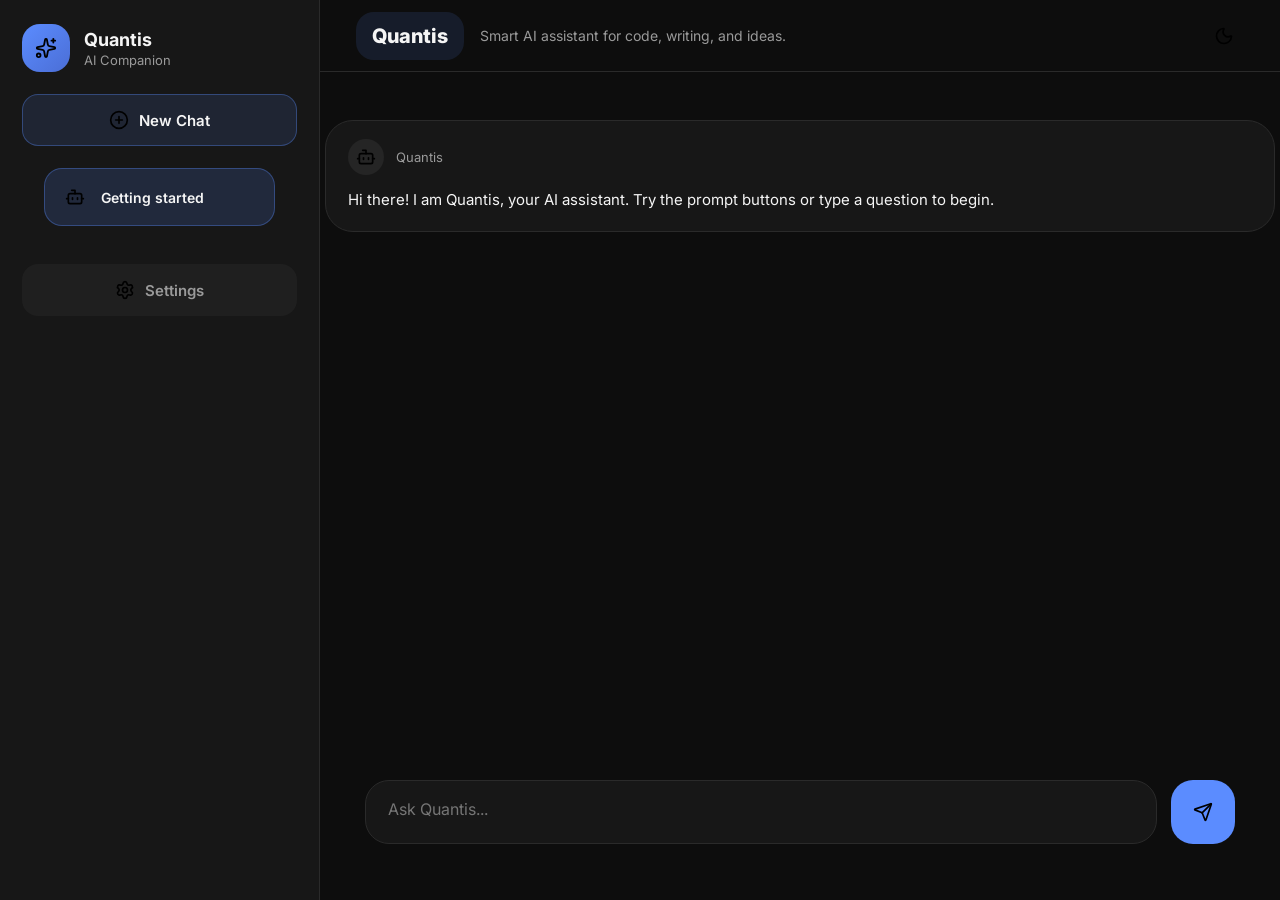
==== index.html @ c1f0619c "improved the overall webpage" ====
<!DOCTYPE html>
<html lang="en">
<head>
    <meta charset="UTF-8">
    <meta name="viewport" content="width=device-width, initial-scale=1.0">

    <title>Quantis</title>

    <link rel="stylesheet" href="css/icons.css">
    <link rel="stylesheet" href="css/reset.css">
    <link rel="stylesheet" href="css/variables.css">
    <link rel="stylesheet" href="css/layout.css">
    <link rel="stylesheet" href="css/sidebar.css">
    <link rel="stylesheet" href="css/chat.css">
    <link rel="stylesheet" href="css/input.css">
    <link rel="stylesheet" href="css/codeblock.css">
    <link rel="stylesheet" href="css/animations.css">
    <link rel="preconnect" href="https://fonts.googleapis.com">
    <link rel="preconnect" href="https://fonts.gstatic.com" crossorigin>
    <link href="https://fonts.googleapis.com/css2?family=Inter:wght@100..900&display=swap" rel="stylesheet">
</head>
<body>

<div class="app">

    <aside class="sidebar">

        <div class="sidebar-top">
            <div class="brand-row">
                <div class="brand-logo">
                    <img src="assets/icons/sparkles.svg" alt="Quantis logo">
                </div>
                <div class="brand-copy">
                    <h2>Quantis</h2>
                    <p>AI Companion</p>
                </div>
            </div>

            <button id="newChatBtn" class="new-chat">
                <span class="icon-holder"></span>
                <span>New Chat</span>
            </button>

            <div id="chatHistory" class="chat-history"></div>
        </div>

        <div class="sidebar-bottom">
            <button id="settingsBtn" class="settings-btn">
                <span class="icon-holder"></span>
                <span>Settings</span>
            </button>
        </div>

    </aside>


    <main class="main">

        <header class="topbar">
            <div class="topbar-left">
                <div class="brand-pill">
                    <span class="brand-name">Quantis</span>
                </div>
                <span class="brand-tag">Smart AI assistant for code, writing, and ideas.</span>
            </div>
            <div class="topbar-right">
                <button id="themeBtn" class="icon-button" title="Toggle theme">
                    <span class="icon-holder"></span>
                </button>
            </div>
        </header>


        <section id="chatArea" class="chat-area">

            <div id="hero" class="hero">
                <div class="hero-badge">
                    <img src="assets/icons/sparkles.svg" alt="Sparkle icon">
                    <span>Designed for fast and friendly AI feedback</span>
                </div>

                <h1>Welcome to Quantis</h1>

                <p>Ask anything. Generate content. Debug code. Brainstorm ideas with a modern AI interface built around your favorite icons.</p>

                <div class="starter-prompts">
                    <button data-prompt="Write a modern landing page hero copy for an AI assistant.">Generate code</button>
                    <button data-prompt="Explain the difference between Git merge and rebase.">Explain something</button>
                    <button data-prompt="Brainstorm five product ideas for a developer tool.">Brainstorm ideas</button>
                    <button data-prompt="Write a friendly email introduction for a new client.">Write content</button>
                </div>
            </div>

            <div id="messages" class="messages hidden"></div>

        </section>

        <footer id="inputArea" class="input-area centered">
            <textarea id="prompt" placeholder="Ask Quantis..." rows="1"></textarea>
            <button id="send" aria-label="Send message"></button>
        </footer>

    </main>

    <div id="settingsPanel" class="settings-panel hidden">
        <div id="settingsBackdrop" class="settings-backdrop"></div>
        <aside class="settings-drawer">
            <div class="settings-header">
                <div>
                    <h2>Settings</h2>
                    <p>Personalize your Quantis workspace.</p>
                </div>
                <button id="closeSettings" class="icon-button" aria-label="Close settings">
                    <span class="icon-holder"></span>
                </button>
            </div>

            <div class="settings-group">
                <h3>Theme</h3>
                <div class="toggle-row">
                    <span>Dark mode</span>
                    <label class="switch">
                        <input id="themeToggle" type="checkbox">
                        <span class="slider"></span>
                    </label>
                </div>
            </div>

            <div class="settings-group">
                <h3>Assistant mode</h3>
                <div class="mode-grid">
                    <button class="mode-btn active" data-mode="creative">Creative</button>
                    <button class="mode-btn" data-mode="balanced">Balanced</button>
                    <button class="mode-btn" data-mode="focused">Focused</button>
                </div>
            </div>

            <div class="settings-group">
                <h3>Chat controls</h3>
                <button id="clearChatsBtn" class="primary-btn">Clear all chats</button>
            </div>
        </aside>
    </div>

</div>

<script type="module" src="js/app.js"></script>

</body>
</html>
---- css/icons.css ----
.icon{
    width:20px;
    height:20px;
    display:block;
    pointer-events:none;
    user-select:none;
}
---- css/variables.css ----
:root{

    --bg:#0D0D0D;

    --panel:#171717;

    --panel-light:#1F1F1F;

    --border:#2A2A2A;

    --text:#F5F5F5;

    --text-secondary:#9A9A9A;

    --accent:#5B8CFF;

    --radius:18px;

    --max-width:850px;

}
---- css/layout.css ----
*{
    box-sizing:border-box;
}

html{
    scroll-behavior:smooth;
}

body{
    margin:0;
    min-height:100vh;
    background:var(--bg);
    color:var(--text);
    font-family:"Inter",sans-serif;
}

.app{
    display:flex;
    min-height:100vh;
}

.main{
    flex:1;
    display:flex;
    flex-direction:column;
}

.hidden{
    display:none !important;
}

.icon-button{
    border:none;
    background:transparent;
    color:var(--text);
    cursor:pointer;
    padding:10px;
    border-radius:14px;
    transition:background .2s ease, transform .2s ease;
}

.icon-button:hover{
    background:rgba(255,255,255,.05);
    transform:translateY(-1px);
}
---- css/sidebar.css ----
.sidebar{
    width:320px;
    background:var(--panel);
    border-right:1px solid var(--border);
    display:flex;
    flex-direction:column;
}

.sidebar-top{
    padding:24px 22px 0;
    display:flex;
    flex-direction:column;
    gap:22px;
}

.brand-row{
    display:flex;
    align-items:center;
    gap:14px;
}

.brand-logo{
    width:48px;
    height:48px;
    border-radius:18px;
    background:linear-gradient(135deg,#5b8cff,#4b6ed6);
    display:flex;
    align-items:center;
    justify-content:center;
}

.brand-logo img{
    width:22px;
    height:22px;
}

.brand-copy h2{
    margin:0;
    font-size:18px;
    font-weight:700;
}

.brand-copy p{
    margin:2px 0 0;
    font-size:13px;
    color:var(--text-secondary);
}

.new-chat{
    width:100%;
    min-height:52px;
    display:flex;
    align-items:center;
    justify-content:center;
    gap:10px;
    background:rgba(91,140,255,.12);
    color:var(--text);
    border:1px solid rgba(91,140,255,.35);
    border-radius:16px;
    cursor:pointer;
    transition:.2s;
    font-size:15px;
    font-weight:600;
}

.new-chat:hover{
    background:rgba(91,140,255,.18);
}

.chat-history{
    flex:1;
    padding:0 22px 20px;
    overflow:auto;
    display:grid;
    gap:12px;
}

.chat-card{
    display:flex;
    align-items:center;
    gap:12px;
    padding:14px 16px;
    border-radius:18px;
    background:var(--panel-light);
    color:var(--text-secondary);
    cursor:pointer;
    transition:.2s;
    border:1px solid transparent;
}

.chat-card:hover{
    background:rgba(255,255,255,.05);
    border-color:var(--border);
}

.chat-card.active{
    background:rgba(91,140,255,.16);
    color:var(--text);
    border-color:rgba(91,140,255,.35);
}

.chat-card .icon-holder{
    width:28px;
    height:28px;
    display:flex;
    align-items:center;
    justify-content:center;
}

.chat-card-title{
    font-size:14px;
    font-weight:600;
}

.sidebar-bottom{
    padding:18px 22px 26px;
}

.settings-btn{
    width:100%;
    height:52px;
    display:flex;
    align-items:center;
    justify-content:center;
    gap:10px;
    background:var(--panel-light);
    border:none;
    color:var(--text-secondary);
    cursor:pointer;
    border-radius:16px;
    transition:.2s;
    font-size:15px;
    font-weight:600;
}

.settings-btn:hover{
    background:rgba(255,255,255,.05);
    color:var(--text);
}
---- css/chat.css ----
.topbar{
    min-height:72px;
    border-bottom:1px solid var(--border);
    display:flex;
    align-items:center;
    justify-content:space-between;
    gap:16px;
    padding:0 36px;
}

.topbar-left{
    display:flex;
    align-items:center;
    gap:16px;
    flex-wrap:wrap;
}

.brand-pill{
    background:rgba(91,140,255,.12);
    padding:12px 16px;
    border-radius:18px;
}

.brand-name{
    font-size:20px;
    font-weight:800;
}

.brand-tag{
    color:var(--text-secondary);
    font-size:14px;
}

.topbar-right{
    display:flex;
    align-items:center;
    gap:14px;
}

.chat-area{
    flex:1;
    overflow-y:auto;
    display:flex;
    flex-direction:column;
    align-items:center;
    padding:24px 0 0;
}

.hero{
    margin:auto;
    max-width:760px;
    text-align:center;
    display:flex;
    flex-direction:column;
    gap:24px;
    padding:32px 34px 24px;
    background:var(--panel);
    border-radius:32px;
    border:1px solid var(--border);
}

.hero-badge{
    display:inline-flex;
    align-items:center;
    gap:10px;
    padding:12px 16px;
    border-radius:999px;
    background:rgba(91,140,255,.12);
    color:var(--accent);
    font-weight:600;
    font-size:13px;
    justify-self:center;
}

.hero-badge img{
    width:18px;
    height:18px;
}

.hero h1{
    margin:0;
    font-size:3.5rem;
    line-height:1.02;
}

.hero p{
    margin:0;
    color:var(--text-secondary);
    font-size:18px;
    line-height:1.8;
}

.starter-prompts{
    display:grid;
    grid-template-columns:repeat(2,minmax(0,1fr));
    gap:12px;
}

.starter-prompts button{
    border:none;
    background:rgba(255,255,255,.03);
    color:var(--text);
    padding:16px 18px;
    border-radius:18px;
    cursor:pointer;
    transition:transform .2s ease, background .2s ease, border .2s ease;
    text-align:left;
    font-size:15px;
    font-weight:600;
    border:1px solid transparent;
}

.starter-prompts button:hover{
    transform:translateY(-1px);
    background:rgba(91,140,255,.14);
    border-color:rgba(91,140,255,.35);
}

.messages{
    width:100%;
    max-width:950px;
    padding:24px 0 40px;
    display:flex;
    flex-direction:column;
    gap:18px;
}

.message-row{
    width:100%;
    display:grid;
    gap:12px;
    padding:18px 22px;
    border-radius:28px;
    position:relative;
}

.message-row.user{
    justify-self:flex-end;
    background:rgba(91,140,255,.12);
    color:var(--text);
    border:1px solid rgba(91,140,255,.4);
}

.message-row.bot{
    background:var(--panel);
    border:1px solid var(--border);
}

.message-meta{
    display:flex;
    align-items:center;
    gap:12px;
    font-size:13px;
    color:var(--text-secondary);
}

.message-avatar{
    width:36px;
    height:36px;
    border-radius:50%;
    background:rgba(255,255,255,.06);
    display:flex;
    align-items:center;
    justify-content:center;
}

.message-body{
    white-space:pre-wrap;
    word-break:break-word;
    font-size:15px;
    line-height:1.75;
}

.settings-panel{
    position:fixed;
    inset:0;
    z-index:40;
    display:grid;
    place-items:center end;
    pointer-events:none;
}

.settings-backdrop{
    position:absolute;
    inset:0;
    background:rgba(0,0,0,.58);
    backdrop-filter:blur(10px);
    opacity:0;
    transition:opacity .25s ease;
}

.settings-panel.visible .settings-backdrop{
    opacity:1;
    pointer-events:auto;
}

.settings-drawer{
    position:relative;
    width:min(420px,calc(100% - 32px));
    margin-right:40px;
    background:var(--panel);
    border:1px solid var(--border);
    border-radius:32px;
    padding:28px 26px 24px;
    box-shadow:0 32px 80px rgba(0,0,0,.32);
    transform:translateX(40px);
    opacity:0;
    transition:transform .25s ease, opacity .25s ease;
    pointer-events:auto;
}

.settings-panel.visible .settings-drawer{
    transform:translateX(0);
    opacity:1;
}

.settings-header{
    display:flex;
    align-items:flex-start;
    justify-content:space-between;
    gap:16px;
    margin-bottom:26px;
}

.settings-header h2{
    margin:0;
    font-size:22px;
}

.settings-header p{
    margin:6px 0 0;
    color:var(--text-secondary);
    font-size:14px;
}

.settings-group{
    margin-bottom:24px;
}

.settings-group h3{
    margin:0 0 14px;
    font-size:16px;
    font-weight:700;
}

.toggle-row{
    display:flex;
    align-items:center;
    justify-content:space-between;
    gap:16px;
    padding:18px 20px;
    background:rgba(255,255,255,.03);
    border:1px solid var(--border);
    border-radius:18px;
}

.switch{
    position:relative;
    width:56px;
    height:30px;
    display:inline-block;
}

.switch input{
    opacity:0;
    width:0;
    height:0;
}

.slider{
    position:absolute;
    inset:0;
    cursor:pointer;
    border-radius:999px;
    background:rgba(255,255,255,.15);
    transition:.3s;
}

.slider:before{
    content:"";
    position:absolute;
    height:22px;
    width:22px;
    left:4px;
    top:4px;
    background:white;
    border-radius:50%;
    transition:.3s;
}

input:checked + .slider{
    background:linear-gradient(135deg,#5b8cff,#4b6ed6);
}

input:checked + .slider:before{
    transform:translateX(26px);
}

.mode-grid{
    display:grid;
    grid-template-columns:repeat(3,minmax(0,1fr));
    gap:12px;
}

.mode-btn{
    background:rgba(255,255,255,.03);
    border:1px solid transparent;
    border-radius:16px;
    padding:16px 14px;
    color:var(--text);
    cursor:pointer;
    transition:.2s;
    font-weight:600;
}

.mode-btn:hover{
    border-color:var(--border);
}

.mode-btn.active{
    background:rgba(91,140,255,.18);
    border-color:rgba(91,140,255,.35);
}

.primary-btn{
    width:100%;
    border:none;
    border-radius:18px;
    padding:16px 18px;
    font-weight:700;
    cursor:pointer;
    color:#fff;
    background:linear-gradient(135deg,#5b8cff,#4f76d3);
    transition:filter .2s ease;
}

.primary-btn:hover{
    filter:brightness(1.05);
}

@media(max-width:1100px){
    .sidebar{width:280px;}
}

@media(max-width:880px){
    .app{flex-direction:column;}
    .sidebar{width:100%;border-right:none;border-bottom:1px solid var(--border);}
    .topbar{padding:0 24px;}
}

@media(max-width:720px){
    .hero{border-radius:24px;padding:24px;}
    .starter-prompts{grid-template-columns:1fr;}
    .settings-drawer{margin-right:20px;}
}
---- css/input.css ----
.input-area{
    display:flex;
    gap:14px;
    width:100%;
    max-width:950px;
    margin:0 auto;
    padding:22px 40px 28px;
    transition:.35s ease;
}

.input-area.centered{
    margin-top:auto;
    margin-bottom:28px;
}

textarea{
    flex:1;
    resize:none;
    border:none;
    outline:none;
    background:var(--panel);
    color:white;
    border-radius:24px;
    padding:18px 22px;
    font-size:16px;
    border:1px solid var(--border);
    min-height:64px;
}

textarea:focus{
    border-color:var(--accent);
}

#send{
    width:64px;
    min-height:64px;
    border:none;
    border-radius:22px;
    background:var(--accent);
    color:white;
    display:flex;
    align-items:center;
    justify-content:center;
    cursor:pointer;
    transition:.2s;
}

#send:hover{
    filter:brightness(1.05);
}
---- css/animations.css ----
.fade{

    animation:fade .25s ease;

}

@keyframes fade{

from{

opacity:0;

transform:translateY(8px);

}

to{

opacity:1;

transform:none;

}

}
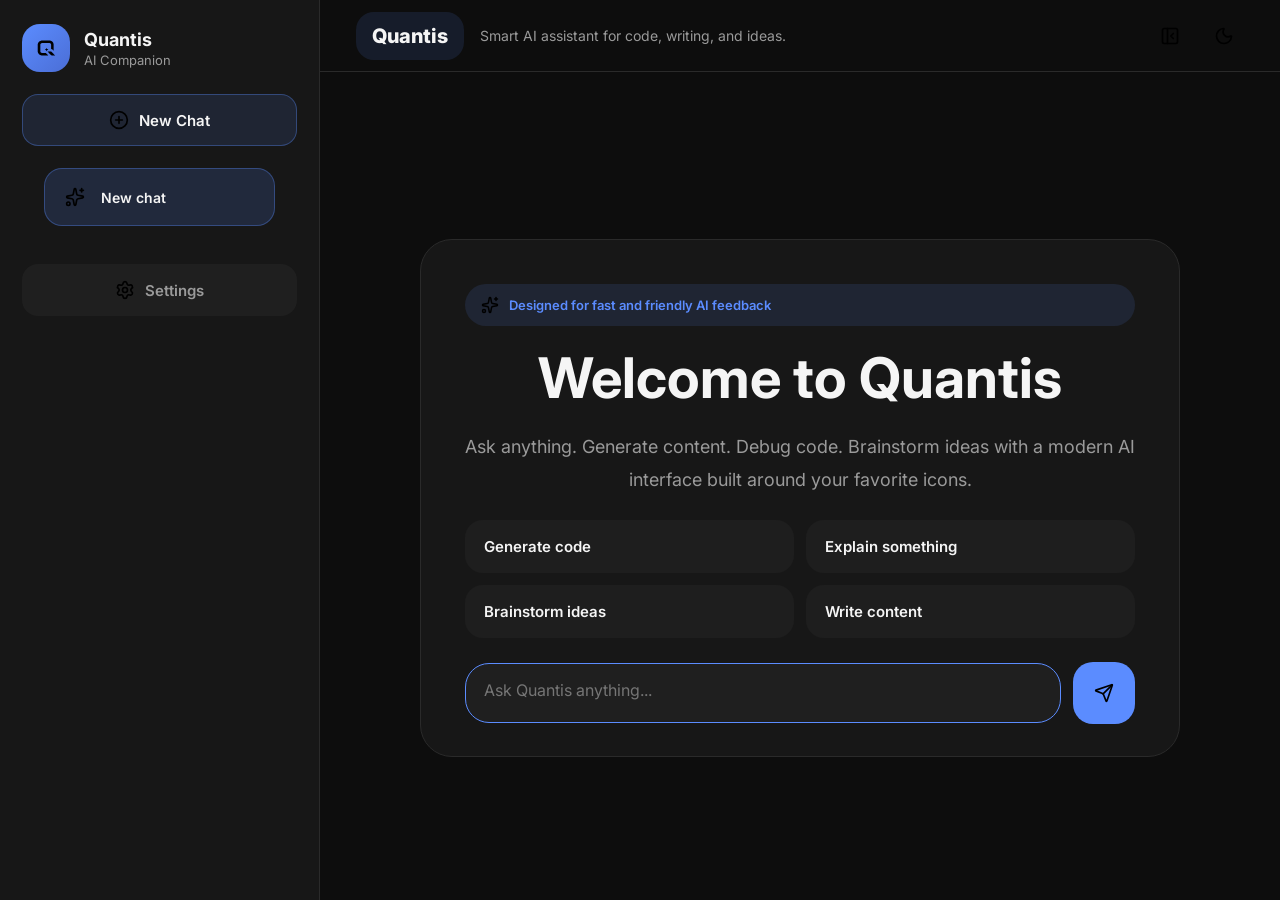
==== commit 97125301: "improved the webpage again" ====
--- a/index.html
+++ b/index.html
@@ -28,7 +28,7 @@
         <div class="sidebar-top">
             <div class="brand-row">
                 <div class="brand-logo">
-                    <img src="assets/icons/sparkles.svg" alt="Quantis logo">
+                    <img src="assets/logos/Quantis.svg" alt="Quantis logo">
                 </div>
                 <div class="brand-copy">
                     <h2>Quantis</h2>
@@ -64,6 +64,9 @@
                 <span class="brand-tag">Smart AI assistant for code, writing, and ideas.</span>
             </div>
             <div class="topbar-right">
+                <button id="sidebarToggleBtn" class="icon-button" title="Toggle sidebar">
+                    <span class="icon-holder"></span>
+                </button>
                 <button id="themeBtn" class="icon-button" title="Toggle theme">
                     <span class="icon-holder"></span>
                 </button>
@@ -89,13 +92,18 @@
                     <button data-prompt="Brainstorm five product ideas for a developer tool.">Brainstorm ideas</button>
                     <button data-prompt="Write a friendly email introduction for a new client.">Write content</button>
                 </div>
+
+                <div id="heroInputWrapper" class="hero-input-wrapper">
+                    <textarea id="heroPrompt" placeholder="Ask Quantis anything..." rows="1"></textarea>
+                    <button id="heroSend" class="hero-send" aria-label="Send message"></button>
+                </div>
             </div>
 
             <div id="messages" class="messages hidden"></div>
 
         </section>
 
-        <footer id="inputArea" class="input-area centered">
+        <footer id="inputArea" class="input-area centered hidden">
             <textarea id="prompt" placeholder="Ask Quantis..." rows="1"></textarea>
             <button id="send" aria-label="Send message"></button>
         </footer>
--- a/css/layout.css
+++ b/css/layout.css
@@ -17,6 +17,19 @@
 .app{
     display:flex;
     min-height:100vh;
+}
+
+.app.sidebar-collapsed .sidebar{
+    width:0;
+    min-width:0;
+    overflow:hidden;
+    border-right:none;
+}
+
+.app.sidebar-collapsed .sidebar-top,
+.app.sidebar-collapsed .chat-history,
+.app.sidebar-collapsed .sidebar-bottom{
+    display:none;
 }
 
 .main{
--- a/css/sidebar.css
+++ b/css/sidebar.css
@@ -4,6 +4,7 @@
     border-right:1px solid var(--border);
     display:flex;
     flex-direction:column;
+    transition:width .2s ease;
 }
 
 .sidebar-top{
--- a/css/chat.css
+++ b/css/chat.css
@@ -53,7 +53,7 @@
     display:flex;
     flex-direction:column;
     gap:24px;
-    padding:32px 34px 24px;
+    padding:44px 44px 32px;
     background:var(--panel);
     border-radius:32px;
     border:1px solid var(--border);
@@ -69,7 +69,6 @@
     color:var(--accent);
     font-weight:600;
     font-size:13px;
-    justify-self:center;
 }
 
 .hero-badge img{
@@ -114,6 +113,45 @@
     transform:translateY(-1px);
     background:rgba(91,140,255,.14);
     border-color:rgba(91,140,255,.35);
+}
+
+.hero-input-wrapper{
+    display:flex;
+    align-items:center;
+    gap:12px;
+    justify-content:center;
+    max-width:760px;
+    margin:0 auto;
+    width:100%;
+}
+
+.hero-input-wrapper textarea{
+    flex:1;
+    min-height:60px;
+    resize:none;
+    border-radius:24px;
+    border:1px solid var(--border);
+    background:var(--panel-light);
+    color:var(--text);
+    padding:16px 18px;
+    font-size:16px;
+}
+
+.hero-input-wrapper button.hero-send{
+    width:62px;
+    height:62px;
+    border-radius:20px;
+    border:none;
+    background:var(--accent);
+    display:flex;
+    align-items:center;
+    justify-content:center;
+    cursor:pointer;
+    transition:.2s;
+}
+
+.hero-input-wrapper button.hero-send:hover{
+    filter:brightness(1.05);
 }
 
 .messages{
@@ -184,7 +222,6 @@
     position:absolute;
     inset:0;
     background:rgba(0,0,0,.58);
-    backdrop-filter:blur(10px);
     opacity:0;
     transition:opacity .25s ease;
 }
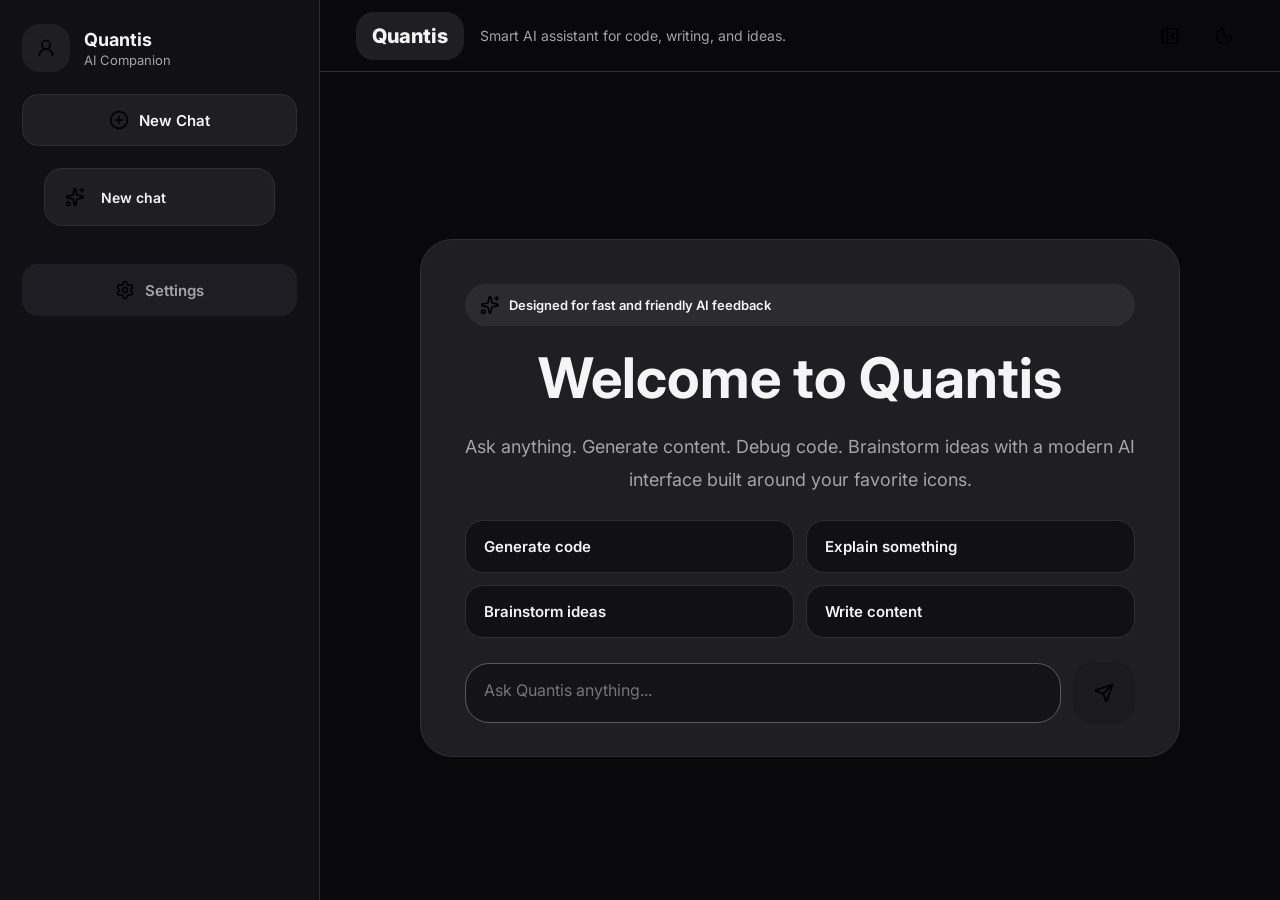
==== commit bf153062: "improved the webpage aagainnnnnnnddddddddddddddddd" ====
--- a/index.html
+++ b/index.html
@@ -28,7 +28,7 @@
         <div class="sidebar-top">
             <div class="brand-row">
                 <div class="brand-logo">
-                    <img src="assets/logos/Quantis.svg" alt="Quantis logo">
+                    <span class="icon-holder logo-icon"></span>
                 </div>
                 <div class="brand-copy">
                     <h2>Quantis</h2>
@@ -78,7 +78,7 @@
 
             <div id="hero" class="hero">
                 <div class="hero-badge">
-                    <img src="assets/icons/sparkles.svg" alt="Sparkle icon">
+                    <span class="icon-holder badge-icon"></span>
                     <span>Designed for fast and friendly AI feedback</span>
                 </div>
 
--- a/css/variables.css
+++ b/css/variables.css
@@ -1,18 +1,18 @@
 :root{
 
-    --bg:#0D0D0D;
+    --bg:#09090B;
 
-    --panel:#171717;
+    --panel:#111115;
 
-    --panel-light:#1F1F1F;
+    --panel-light:#1F1F23;
 
-    --border:#2A2A2A;
+    --border:#2E2E35;
 
     --text:#F5F5F5;
 
-    --text-secondary:#9A9A9A;
+    --text-secondary:#A3A3A8;
 
-    --accent:#5B8CFF;
+    --accent:#D4D4D8;
 
     --radius:18px;
 
--- a/css/sidebar.css
+++ b/css/sidebar.css
@@ -24,15 +24,18 @@
     width:48px;
     height:48px;
     border-radius:18px;
-    background:linear-gradient(135deg,#5b8cff,#4b6ed6);
+    background:var(--panel-light);
     display:flex;
     align-items:center;
     justify-content:center;
 }
 
-.brand-logo img{
-    width:22px;
-    height:22px;
+.brand-logo .icon-holder{
+    width:28px;
+    height:28px;
+    display:flex;
+    align-items:center;
+    justify-content:center;
 }
 
 .brand-copy h2{
@@ -54,9 +57,9 @@
     align-items:center;
     justify-content:center;
     gap:10px;
-    background:rgba(91,140,255,.12);
+    background:var(--panel-light);
     color:var(--text);
-    border:1px solid rgba(91,140,255,.35);
+    border:1px solid var(--border);
     border-radius:16px;
     cursor:pointer;
     transition:.2s;
@@ -65,7 +68,7 @@
 }
 
 .new-chat:hover{
-    background:rgba(91,140,255,.18);
+    background:#2b2b33;
 }
 
 .chat-history{
@@ -95,9 +98,9 @@
 }
 
 .chat-card.active{
-    background:rgba(91,140,255,.16);
+    background:rgba(255,255,255,.06);
     color:var(--text);
-    border-color:rgba(91,140,255,.35);
+    border-color:var(--border);
 }
 
 .chat-card .icon-holder{
@@ -124,7 +127,7 @@
     align-items:center;
     justify-content:center;
     gap:10px;
-    background:var(--panel-light);
+    background:#1d1d23;
     border:none;
     color:var(--text-secondary);
     cursor:pointer;
--- a/css/chat.css
+++ b/css/chat.css
@@ -16,9 +16,10 @@
 }
 
 .brand-pill{
-    background:rgba(91,140,255,.12);
+    background:var(--panel-light);
     padding:12px 16px;
     border-radius:18px;
+    color:var(--text);
 }
 
 .brand-name{
@@ -54,7 +55,7 @@
     flex-direction:column;
     gap:24px;
     padding:44px 44px 32px;
-    background:var(--panel);
+    background:var(--panel-light);
     border-radius:32px;
     border:1px solid var(--border);
 }
@@ -65,15 +66,18 @@
     gap:10px;
     padding:12px 16px;
     border-radius:999px;
-    background:rgba(91,140,255,.12);
-    color:var(--accent);
+    background:rgba(255,255,255,.06);
+    color:var(--text);
     font-weight:600;
     font-size:13px;
 }
 
-.hero-badge img{
+.hero-badge .icon-holder{
     width:18px;
     height:18px;
+    display:inline-flex;
+    align-items:center;
+    justify-content:center;
 }
 
 .hero h1{
@@ -87,6 +91,9 @@
     color:var(--text-secondary);
     font-size:18px;
     line-height:1.8;
+    max-width:700px;
+    margin-left:auto;
+    margin-right:auto;
 }
 
 .starter-prompts{
@@ -97,7 +104,7 @@
 
 .starter-prompts button{
     border:none;
-    background:rgba(255,255,255,.03);
+    background:var(--panel);
     color:var(--text);
     padding:16px 18px;
     border-radius:18px;
@@ -106,13 +113,13 @@
     text-align:left;
     font-size:15px;
     font-weight:600;
-    border:1px solid transparent;
+    border:1px solid var(--border);
 }
 
 .starter-prompts button:hover{
     transform:translateY(-1px);
-    background:rgba(91,140,255,.14);
-    border-color:rgba(91,140,255,.35);
+    background:#1f1f23;
+    border-color:#3b3b44;
 }
 
 .hero-input-wrapper{
@@ -130,8 +137,8 @@
     min-height:60px;
     resize:none;
     border-radius:24px;
-    border:1px solid var(--border);
-    background:var(--panel-light);
+    border:1px solid #38383f;
+    background:#141418;
     color:var(--text);
     padding:16px 18px;
     font-size:16px;
@@ -142,7 +149,7 @@
     height:62px;
     border-radius:20px;
     border:none;
-    background:var(--accent);
+    background:#1a1a1f;
     display:flex;
     align-items:center;
     justify-content:center;
@@ -174,9 +181,9 @@
 
 .message-row.user{
     justify-self:flex-end;
-    background:rgba(91,140,255,.12);
-    color:var(--text);
-    border:1px solid rgba(91,140,255,.4);
+    background:#23232c;
+    color:var(--text);
+    border:1px solid #37373f;
 }
 
 .message-row.bot{
@@ -326,7 +333,7 @@
 }
 
 input:checked + .slider{
-    background:linear-gradient(135deg,#5b8cff,#4b6ed6);
+    background:#5a5a64;
 }
 
 input:checked + .slider:before{
@@ -355,8 +362,8 @@
 }
 
 .mode-btn.active{
-    background:rgba(91,140,255,.18);
-    border-color:rgba(91,140,255,.35);
+    background:rgba(255,255,255,.08);
+    border-color:var(--border);
 }
 
 .primary-btn{
@@ -367,7 +374,7 @@
     font-weight:700;
     cursor:pointer;
     color:#fff;
-    background:linear-gradient(135deg,#5b8cff,#4f76d3);
+    background:#2f2f35;
     transition:filter .2s ease;
 }
 
--- a/css/input.css
+++ b/css/input.css
@@ -18,17 +18,17 @@
     resize:none;
     border:none;
     outline:none;
-    background:var(--panel);
-    color:white;
+    background:#141418;
+    color:var(--text);
     border-radius:24px;
     padding:18px 22px;
     font-size:16px;
-    border:1px solid var(--border);
+    border:1px solid #38383f;
     min-height:64px;
 }
 
 textarea:focus{
-    border-color:var(--accent);
+    border-color:#58585f;
 }
 
 #send{
@@ -36,7 +36,7 @@
     min-height:64px;
     border:none;
     border-radius:22px;
-    background:var(--accent);
+    background:#27272b;
     color:white;
     display:flex;
     align-items:center;
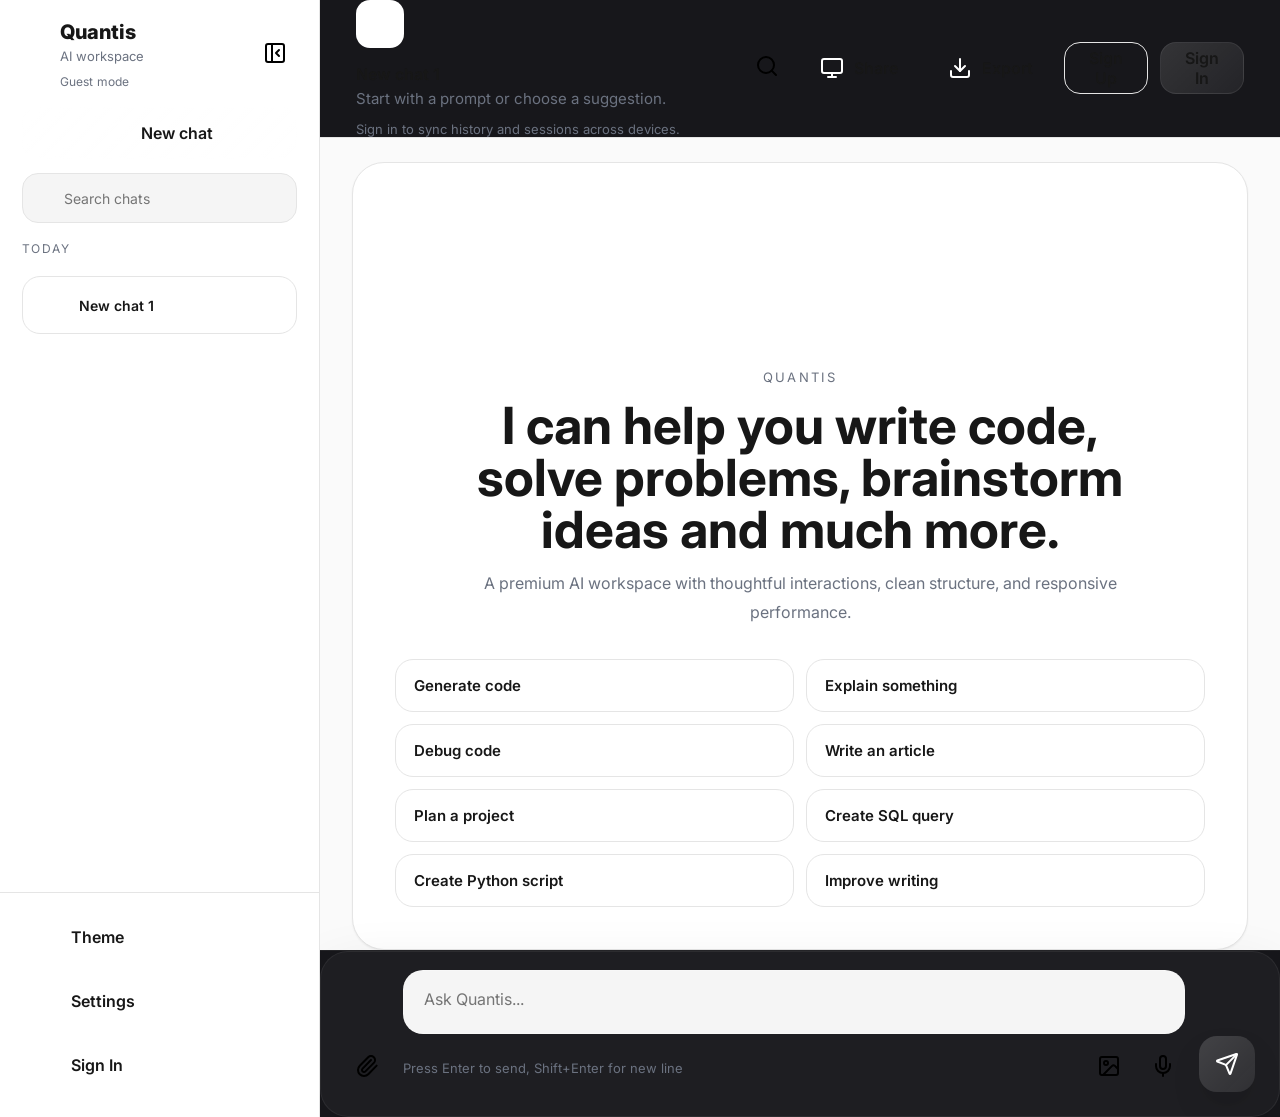
==== commit 92ebe076: "new ui" ====
--- a/index.html
+++ b/index.html
@@ -3,10 +3,9 @@
 <head>
     <meta charset="UTF-8">
     <meta name="viewport" content="width=device-width, initial-scale=1.0">
-
+    <meta name="theme-color" content="#0D0D0D">
     <title>Quantis</title>
-
-    <link rel="stylesheet" href="css/icons.css">
+    <link rel="icon" type="image/svg+xml" href="assets/logos/Quantis.svg">
     <link rel="stylesheet" href="css/reset.css">
     <link rel="stylesheet" href="css/variables.css">
     <link rel="stylesheet" href="css/layout.css">
@@ -15,144 +14,199 @@
     <link rel="stylesheet" href="css/input.css">
     <link rel="stylesheet" href="css/codeblock.css">
     <link rel="stylesheet" href="css/animations.css">
+    <link rel="stylesheet" href="css/icons.css">
     <link rel="preconnect" href="https://fonts.googleapis.com">
     <link rel="preconnect" href="https://fonts.gstatic.com" crossorigin>
-    <link href="https://fonts.googleapis.com/css2?family=Inter:wght@100..900&display=swap" rel="stylesheet">
+    <link href="https://fonts.googleapis.com/css2?family=Inter:wght@300;400;500;600;700;800&display=swap" rel="stylesheet">
 </head>
 <body>
-
 <div class="app">
-
-    <aside class="sidebar">
-
-        <div class="sidebar-top">
-            <div class="brand-row">
-                <div class="brand-logo">
-                    <span class="icon-holder logo-icon"></span>
-                </div>
-                <div class="brand-copy">
-                    <h2>Quantis</h2>
-                    <p>AI Companion</p>
-                </div>
-            </div>
-
-            <button id="newChatBtn" class="new-chat">
-                <span class="icon-holder"></span>
-                <span>New Chat</span>
-            </button>
-
-            <div id="chatHistory" class="chat-history"></div>
-        </div>
-
-        <div class="sidebar-bottom">
-            <button id="settingsBtn" class="settings-btn">
+    <aside class="sidebar" aria-label="Sidebar">
+        <div class="sidebar-header">
+            <button id="sidebarBrand" class="sidebar-brand" aria-label="Quantis Home">
+                <span class="icon-holder logo-icon" aria-hidden="true"></span>
+                <div class="brand-text">
+                    <span class="brand-name">Quantis</span>
+                    <span class="brand-slogan">AI workspace</span>
+                    <span class="brand-meta" id="sidebarAuthHint">Guest mode</span>
+                </div>
+            </button>
+            <button id="sidebarCollapseBtn" class="icon-button sidebar-collapse" aria-label="Collapse sidebar">
+                <span class="icon-holder"></span>
+            </button>
+        </div>
+
+        <div class="sidebar-actions">
+            <button id="newChatBtn" class="button button-primary button-block">
+                <span class="icon-holder"></span>
+                <span>New chat</span>
+            </button>
+            <div class="sidebar-search">
+                <span class="icon-holder"></span>
+                <input id="chatSearch" type="search" placeholder="Search chats" aria-label="Search chats">
+            </div>
+        </div>
+
+        <div class="sidebar-list">
+            <div id="chatHistory" class="sidebar-history" aria-label="Conversation history"></div>
+        </div>
+
+        <div class="sidebar-footer">
+            <button id="themeToggleBtn" class="button button-ghost button-block" aria-label="Toggle theme">
+                <span class="icon-holder"></span>
+                <span>Theme</span>
+            </button>
+            <button id="settingsBtn" class="button button-ghost button-block" aria-label="Open settings">
                 <span class="icon-holder"></span>
                 <span>Settings</span>
             </button>
-        </div>
-
+            <button id="profileBtn" class="button button-ghost button-block" aria-label="Profile menu">
+                <span class="icon-holder"></span>
+                <span>Sign In</span>
+            </button>
+        </div>
     </aside>
-
-
-    <main class="main">
-
+    <div class="sidebar-backdrop hidden" id="sidebarBackdrop" aria-hidden="true"></div>
+
+    <main class="workspace">
         <header class="topbar">
             <div class="topbar-left">
-                <div class="brand-pill">
-                    <span class="brand-name">Quantis</span>
-                </div>
-                <span class="brand-tag">Smart AI assistant for code, writing, and ideas.</span>
-            </div>
-            <div class="topbar-right">
-                <button id="sidebarToggleBtn" class="icon-button" title="Toggle sidebar">
-                    <span class="icon-holder"></span>
-                </button>
-                <button id="themeBtn" class="icon-button" title="Toggle theme">
-                    <span class="icon-holder"></span>
-                </button>
+                <button id="mobileMenuBtn" class="icon-button mobile-menu-button" aria-label="Open sidebar">
+                    <span class="icon-holder"></span>
+                </button>
+                <button id="topbarBrand" class="topbar-brand" aria-label="Quantis home">
+                    <span class="icon-holder logo-icon" aria-hidden="true"></span>
+                </button>
+                <div class="topbar-title">
+                    <div class="current-chat-label">New conversation</div>
+                    <div class="current-chat-subtitle">Start with a prompt or choose a suggestion.</div>
+                    <div class="topbar-sync" id="topbarSyncNote">Sign in to sync history and sessions across devices.</div>
+                </div>
+            </div>
+            <div class="topbar-actions">
+                <button id="topbarSearchBtn" class="icon-button" aria-label="Search conversations">
+                    <span class="icon-holder"></span>
+                </button>
+                <button id="shareConversationBtn" class="button button-ghost" aria-label="Share conversation">
+                    <span class="icon-holder"></span>
+                    <span>Share</span>
+                </button>
+                <button id="exportConversationBtn" class="button button-ghost" aria-label="Export conversation">
+                    <span class="icon-holder"></span>
+                    <span>Export</span>
+                </button>
+                <button id="signupBtn" class="button button-outline">Sign Up</button>
+                <button id="loginBtn" class="button button-primary">Sign In</button>
             </div>
         </header>
 
-
-        <section id="chatArea" class="chat-area">
-
-            <div id="hero" class="hero">
-                <div class="hero-badge">
-                    <span class="icon-holder badge-icon"></span>
-                    <span>Designed for fast and friendly AI feedback</span>
-                </div>
-
-                <h1>Welcome to Quantis</h1>
-
-                <p>Ask anything. Generate content. Debug code. Brainstorm ideas with a modern AI interface built around your favorite icons.</p>
-
-                <div class="starter-prompts">
-                    <button data-prompt="Write a modern landing page hero copy for an AI assistant.">Generate code</button>
-                    <button data-prompt="Explain the difference between Git merge and rebase.">Explain something</button>
-                    <button data-prompt="Brainstorm five product ideas for a developer tool.">Brainstorm ideas</button>
-                    <button data-prompt="Write a friendly email introduction for a new client.">Write content</button>
-                </div>
-
-                <div id="heroInputWrapper" class="hero-input-wrapper">
-                    <textarea id="heroPrompt" placeholder="Ask Quantis anything..." rows="1"></textarea>
-                    <button id="heroSend" class="hero-send" aria-label="Send message"></button>
-                </div>
-            </div>
-
-            <div id="messages" class="messages hidden"></div>
-
+        <section class="chat-panel" aria-live="polite">
+            <div class="landing-state" id="landingState">
+                <div class="landing-logo">
+                    <span class="icon-holder logo-icon-large" aria-hidden="true"></span>
+                </div>
+                <div class="landing-copy">
+                    <p class="eyebrow">Quantis</p>
+                    <h1>I can help you write code, solve problems, brainstorm ideas and much more.</h1>
+                    <p class="subtitle">A premium AI workspace with thoughtful interactions, clean structure, and responsive performance.</p>
+                </div>
+                <div class="starter-prompts landing-prompts">
+                    <button class="prompt-chip" data-prompt="Generate code for a React login page">Generate code</button>
+                    <button class="prompt-chip" data-prompt="Explain the difference between async/await and promises">Explain something</button>
+                    <button class="prompt-chip" data-prompt="Debug this JavaScript function">Debug code</button>
+                    <button class="prompt-chip" data-prompt="Write an article about AI best practices">Write an article</button>
+                    <button class="prompt-chip" data-prompt="Plan a project roadmap for a SaaS product">Plan a project</button>
+                    <button class="prompt-chip" data-prompt="Create a SQL query to join users and orders">Create SQL query</button>
+                    <button class="prompt-chip" data-prompt="Generate a Python script to resize images">Create Python script</button>
+                    <button class="prompt-chip" data-prompt="Improve this paragraph for clarity and tone">Improve writing</button>
+                </div>
+            </div>
+
+            <div class="messages-container hidden" id="messagesContainer"></div>
         </section>
 
-        <footer id="inputArea" class="input-area centered hidden">
-            <textarea id="prompt" placeholder="Ask Quantis..." rows="1"></textarea>
-            <button id="send" aria-label="Send message"></button>
+        <footer class="chat-input-panel" id="chatInputPanel">
+            <div class="chat-input-inner">
+                <button id="attachBtn" class="icon-button" aria-label="Attach file">
+                    <span class="icon-holder"></span>
+                </button>
+                <div class="input-wrapper">
+                    <textarea id="messageInput" class="message-input" role="textbox" aria-label="Ask Quantis" placeholder="Ask Quantis..." rows="1"></textarea>
+                    <div class="input-footer">
+                        <div class="input-status">Press Enter to send, Shift+Enter for new line</div>
+                        <div class="input-tools">
+                            <button id="imageBtn" class="icon-button" aria-label="Insert image"><span class="icon-holder"></span></button>
+                            <button id="voiceBtn" class="icon-button" aria-label="Voice input"><span class="icon-holder"></span></button>
+                        </div>
+                    </div>
+                </div>
+                <button id="sendBtn" class="button button-primary button-circle" aria-label="Send message">
+                    <span class="icon-holder"></span>
+                </button>
+            </div>
         </footer>
-
     </main>
-
-    <div id="settingsPanel" class="settings-panel hidden">
-        <div id="settingsBackdrop" class="settings-backdrop"></div>
-        <aside class="settings-drawer">
-            <div class="settings-header">
-                <div>
-                    <h2>Settings</h2>
-                    <p>Personalize your Quantis workspace.</p>
-                </div>
-                <button id="closeSettings" class="icon-button" aria-label="Close settings">
-                    <span class="icon-holder"></span>
-                </button>
-            </div>
-
-            <div class="settings-group">
-                <h3>Theme</h3>
-                <div class="toggle-row">
-                    <span>Dark mode</span>
-                    <label class="switch">
-                        <input id="themeToggle" type="checkbox">
-                        <span class="slider"></span>
-                    </label>
-                </div>
-            </div>
-
-            <div class="settings-group">
-                <h3>Assistant mode</h3>
-                <div class="mode-grid">
-                    <button class="mode-btn active" data-mode="creative">Creative</button>
-                    <button class="mode-btn" data-mode="balanced">Balanced</button>
-                    <button class="mode-btn" data-mode="focused">Focused</button>
-                </div>
-            </div>
-
-            <div class="settings-group">
-                <h3>Chat controls</h3>
-                <button id="clearChatsBtn" class="primary-btn">Clear all chats</button>
-            </div>
-        </aside>
-    </div>
-
 </div>
 
+<div class="settings-panel hidden" id="settingsPanel" aria-hidden="true">
+    <div class="settings-backdrop" id="settingsBackdrop"></div>
+    <aside class="settings-drawer" role="dialog" aria-modal="true" aria-labelledby="settingsTitle">
+        <div class="settings-header">
+            <div>
+                <p class="eyebrow">Workspace</p>
+                <h2 id="settingsTitle">Settings</h2>
+            </div>
+            <button id="closeSettings" class="icon-button" aria-label="Close settings">
+                <span class="icon-holder"></span>
+            </button>
+        </div>
+        <div class="settings-body">
+            <div class="settings-section">
+                <div class="settings-section-title-row">
+                    <div>
+                        <div class="settings-section-title">Account</div>
+                        <p class="settings-section-copy">Sign in to save sessions, sync history, and unlock profile controls.</p>
+                    </div>
+                    <span id="authStatus" class="auth-status">Signed out</span>
+                </div>
+                <div class="profile-card">
+                    <div class="profile-avatar" id="profileAvatar">Q</div>
+                    <div class="profile-details">
+                        <p class="profile-name" id="profileName">Guest</p>
+                        <p class="profile-email" id="profileEmail">Continue as a guest to keep exploring.</p>
+                    </div>
+                </div>
+                <div class="auth-actions">
+                    <button id="settingsSignInBtn" type="button" class="button button-primary">Sign In</button>
+                    <button id="settingsSignUpBtn" type="button" class="button button-outline">Create account</button>
+                </div>
+            </div>
+            <div class="settings-section">
+                <div class="settings-section-title">Theme</div>
+                <div class="settings-rows">
+                    <button type="button" class="button button-outline" data-theme="dark">Dark</button>
+                    <button type="button" class="button button-outline" data-theme="light">Light</button>
+                </div>
+            </div>
+            <div class="settings-section">
+                <div class="settings-section-title">Mode</div>
+                <div class="settings-pill-group">
+                    <button type="button" class="button button-ghost mode-btn active" data-mode="balanced">Balanced</button>
+                    <button type="button" class="button button-ghost mode-btn" data-mode="creative">Creative</button>
+                    <button type="button" class="button button-ghost mode-btn" data-mode="precise">Precise</button>
+                </div>
+            </div>
+            <div class="settings-section">
+                <div class="settings-section-title">Quick actions</div>
+                <button id="clearChatsBtn" type="button" class="button button-outline">Clear history</button>
+                <p class="settings-note">Reset the sidebar and start a fresh chat experience.</p>
+            </div>
+        </div>
+    </aside>
+</div>
+
+<div id="toastContainer" class="toast-container" aria-live="polite" aria-atomic="true"></div>
+<div id="modalRoot"></div>
 <script type="module" src="js/app.js"></script>
-
 </body>
 </html>
--- a/css/variables.css
+++ b/css/variables.css
@@ -1,21 +1,156 @@
-:root{
+/* =========================================================
+   Quantis Design Tokens
+   ========================================================= */
 
-    --bg:#09090B;
+:root {
+    --bg: #0D0D0D;
+    --surface: #0D0D0D;
+    --panel: #171717;
+    --panel-hover: #1F1F1F;
+    --panel-active: #262626;
+    --elevated: #1F1F1F;
 
-    --panel:#111115;
+    --border: #2A2A2A;
+    --border-subtle: #1F1F1F;
+    --border-strong: #3A3A3A;
+    --divider: #2A2A2A;
 
-    --panel-light:#1F1F23;
+    --text: #F5F5F5;
+    --text-secondary: #9A9A9A;
+    --text-tertiary: #6A6A6A;
+    --text-muted: #5A5A5A;
+    --text-inverse: #0D0D0D;
 
-    --border:#2E2E35;
+    --accent: #5B8CFF;
+    --accent-hover: #7AA3FF;
+    --accent-active: #4A7AE8;
+    --accent-10: rgba(91, 140, 255, 0.10);
+    --accent-15: rgba(91, 140, 255, 0.15);
+    --accent-20: rgba(91, 140, 255, 0.20);
 
-    --text:#F5F5F5;
+    --success: #22C55E;
+    --warning: #F59E0B;
+    --error: #EF4444;
+    --info: #3B82F6;
 
-    --text-secondary:#A3A3A8;
+    --code-bg: #141414;
+    --code-border: #2A2A2A;
+    --code-text: #E5E5E5;
+    --code-keyword: #C678DD;
+    --code-string: #98C379;
+    --code-comment: #6A6A6A;
+    --code-function: #61AFEF;
+    --code-number: #D19A66;
 
-    --accent:#D4D4D8;
+    --radius-sm: 8px;
+    --radius-md: 12px;
+    --radius-lg: 16px;
+    --radius-xl: 20px;
+    --radius-2xl: 24px;
+    --radius-full: 9999px;
 
-    --radius:18px;
+    --font-sans: "Inter", -apple-system, BlinkMacSystemFont, "Segoe UI", Roboto, sans-serif;
+    --font-mono: "JetBrains Mono", "Fira Code", "SF Mono", Consolas, monospace;
+    --font-size-xs: 11px;
+    --font-size-sm: 13px;
+    --font-size-base: 14px;
+    --font-size-md: 15px;
+    --font-size-lg: 16px;
+    --font-size-xl: 18px;
+    --font-size-2xl: 22px;
+    --font-size-3xl: 28px;
+    --font-size-4xl: 36px;
+    --font-size-5xl: 48px;
+    --font-weight-normal: 400;
+    --font-weight-medium: 500;
+    --font-weight-semibold: 600;
+    --font-weight-bold: 700;
+    --line-height-tight: 1.2;
+    --line-height-normal: 1.5;
+    --line-height-relaxed: 1.7;
 
-    --max-width:850px;
+    --space-1: 4px;
+    --space-2: 8px;
+    --space-3: 12px;
+    --space-4: 16px;
+    --space-5: 20px;
+    --space-6: 24px;
+    --space-8: 32px;
+    --space-10: 40px;
+    --space-12: 48px;
+    --space-16: 64px;
 
-}+    --sidebar-width: 280px;
+    --sidebar-collapsed: 0px;
+    --topbar-height: 56px;
+    --input-max-width: 768px;
+    --chat-max-width: 768px;
+
+    --transition-fast: 120ms cubic-bezier(0.4, 0, 0.2, 1);
+    --transition-base: 180ms cubic-bezier(0.4, 0, 0.2, 1);
+    --transition-slow: 260ms cubic-bezier(0.4, 0, 0.2, 1);
+    --transition-spring: 320ms cubic-bezier(0.34, 1.56, 0.64, 1);
+
+    --shadow-sm: 0 1px 2px rgba(0, 0, 0, 0.20);
+    --shadow-md: 0 4px 12px rgba(0, 0, 0, 0.25);
+    --shadow-lg: 0 8px 24px rgba(0, 0, 0, 0.30);
+    --shadow-xl: 0 16px 48px rgba(0, 0, 0, 0.35);
+
+    --z-base: 1;
+    --z-sticky: 10;
+    --z-dropdown: 20;
+    --z-overlay: 30;
+    --z-modal: 40;
+    --z-toast: 50;
+}
+
+:root[data-theme="light"] {
+    --bg: #FAFAFA;
+    --surface: #FAFAFA;
+    --panel: #FFFFFF;
+    --panel-hover: #F5F5F5;
+    --panel-active: #EBEBEB;
+    --elevated: #FFFFFF;
+
+    --border: #E5E5E5;
+    --border-subtle: #F0F0F0;
+    --border-strong: #D4D4D4;
+    --divider: #E5E5E5;
+
+    --text: #171717;
+    --text-secondary: #6B7280;
+    --text-tertiary: #9CA3AF;
+    --text-muted: #A1A1AA;
+    --text-inverse: #FFFFFF;
+
+    --accent: #2563EB;
+    --accent-hover: #3B82F6;
+    --accent-active: #1D4ED8;
+    --accent-10: rgba(37, 99, 235, 0.08);
+    --accent-15: rgba(37, 99, 235, 0.12);
+    --accent-20: rgba(37, 99, 235, 0.18);
+
+    --code-bg: #F3F4F6;
+    --code-border: #E5E7EB;
+    --code-text: #1F2937;
+    --code-keyword: #7C3AED;
+    --code-string: #059669;
+    --code-comment: #9CA3AF;
+    --code-function: #0284C7;
+    --code-number: #D97706;
+
+    --shadow-sm: 0 1px 2px rgba(0, 0, 0, 0.06);
+    --shadow-md: 0 4px 12px rgba(0, 0, 0, 0.08);
+    --shadow-lg: 0 8px 24px rgba(0, 0, 0, 0.10);
+    --shadow-xl: 0 16px 48px rgba(0, 0, 0, 0.12);
+}
+
+*,
+*::before,
+*::after {
+    transition: background-color var(--transition-base),
+                border-color var(--transition-base),
+                color var(--transition-base),
+                box-shadow var(--transition-base),
+                opacity var(--transition-base);
+}
--- a/css/layout.css
+++ b/css/layout.css
@@ -17,6 +17,7 @@
 .app{
     display:flex;
     min-height:100vh;
+    background:var(--bg);
 }
 
 .app.sidebar-collapsed .sidebar{
@@ -26,16 +27,291 @@
     border-right:none;
 }
 
-.app.sidebar-collapsed .sidebar-top,
-.app.sidebar-collapsed .chat-history,
-.app.sidebar-collapsed .sidebar-bottom{
+.app.sidebar-collapsed .sidebar-header,
+.app.sidebar-collapsed .sidebar-actions,
+.app.sidebar-collapsed .sidebar-list,
+.app.sidebar-collapsed .sidebar-footer{
     display:none;
 }
 
-.main{
+.sidebar-backdrop{
+    display:none;
+}
+
+@media (max-width: 1040px) {
+    .sidebar-backdrop{
+        display:block;
+        position:fixed;
+        inset:0;
+        background:rgba(0,0,0,.52);
+        z-index:20;
+        opacity:0;
+        transition:opacity .25s ease;
+        pointer-events:none;
+    }
+
+    .app:not(.sidebar-collapsed) .sidebar-backdrop{
+        opacity:1;
+        pointer-events:auto;
+    }
+
+    .app{
+        flex-direction:column;
+    }
+
+    .sidebar{
+        position:fixed;
+        inset:0 auto auto 0;
+        width:280px;
+        height:100vh;
+        transform:translateX(-110%);
+        transition:transform .25s ease, width .25s ease;
+        z-index:30;
+    }
+
+    .app:not(.sidebar-collapsed) .sidebar{
+        transform:translateX(0);
+    }
+
+    .workspace{
+        margin-top:0;
+    }
+
+    .topbar{
+        padding:0 18px;
+    }
+
+    .chat-input-inner{
+        padding:18px 18px 24px;
+    }
+}
+
+.workspace{
     flex:1;
     display:flex;
     flex-direction:column;
+    min-height:100vh;
+    background:var(--bg);
+    overflow:hidden;
+}
+
+.sidebar-header,
+.sidebar-actions,
+.sidebar-list,
+.sidebar-footer{
+    padding:20px 22px;
+}
+
+.sidebar-brand{
+    width:100%;
+    display:flex;
+    align-items:center;
+    gap:14px;
+    border:none;
+    background:transparent;
+    color:var(--text);
+    text-align:left;
+    padding:0;
+    cursor:pointer;
+}
+
+.brand-text{
+    display:flex;
+    flex-direction:column;
+    gap:4px;
+}
+
+.brand-name{
+    font-size:18px;
+    font-weight:800;
+}
+
+.brand-slogan{
+    color:var(--text-secondary);
+    font-size:13px;
+}
+
+.sidebar-actions{
+    display:flex;
+    flex-direction:column;
+    gap:14px;
+}
+
+.sidebar-search{
+    display:flex;
+    align-items:center;
+    gap:10px;
+    padding:12px 14px;
+    border-radius:16px;
+    border:1px solid var(--border);
+    background:var(--panel-hover);
+}
+
+.sidebar-search input{
+    flex:1;
+    background:transparent;
+    border:none;
+    color:var(--text);
+    outline:none;
+    font-size:14px;
+}
+
+.sidebar-list{
+    flex:1;
+    overflow-y:auto;
+}
+
+.sidebar-group-title{
+    color:var(--text-secondary);
+    font-size:12px;
+    text-transform:uppercase;
+    letter-spacing:0.12em;
+    margin-bottom:12px;
+}
+
+.sidebar-history{
+    display:grid;
+    gap:10px;
+}
+
+.sidebar-footer{
+    display:flex;
+    flex-direction:column;
+    gap:12px;
+    padding-top:10px;
+    border-top:1px solid var(--border);
+}
+
+.topbar-title{
+    display:flex;
+    flex-direction:column;
+    gap:4px;
+}
+
+.topbar-actions{
+    display:flex;
+    align-items:center;
+    gap:12px;
+}
+
+.mobile-menu-button{
+    display:none;
+}
+
+@media (max-width: 1040px) {
+    .mobile-menu-button{
+        display:inline-flex;
+    }
+
+    .topbar-left{
+        align-items:center;
+    }
+
+    .topbar-title{
+        flex:1;
+        min-width:0;
+    }
+
+    .topbar-actions{
+        gap:10px;
+        flex-wrap:wrap;
+    }
+
+    .sidebar{
+        box-shadow:0 32px 80px rgba(0,0,0,.25);
+    }
+
+    .sidebar-backdrop{
+        display:block;
+        position:fixed;
+        inset:0;
+        background:rgba(0,0,0,.52);
+        z-index:20;
+        opacity:0;
+        transition:opacity .25s ease;
+        pointer-events:none;
+    }
+
+    .app:not(.sidebar-collapsed) .sidebar-backdrop{
+        opacity:1;
+        pointer-events:auto;
+    }
+}
+
+.topbar-brand{
+    width:48px;
+    height:48px;
+    border-radius:14px;
+    background:var(--panel);
+    display:flex;
+    align-items:center;
+    justify-content:center;
+    border:none;
+    cursor:pointer;
+}
+
+.button{
+    display:inline-flex;
+    align-items:center;
+    justify-content:center;
+    gap:10px;
+    border-radius:16px;
+    font-weight:600;
+    transition:transform var(--transition-base), background var(--transition-base), border-color var(--transition-base), color var(--transition-base);
+}
+
+.button-block{
+    width:100%;
+}
+
+.button-primary{
+    background:linear-gradient(135deg, rgba(255,255,255,.12), rgba(255,255,255,.06));
+    color:var(--text);
+    border:1px solid rgba(255,255,255,.08);
+    min-height:52px;
+    padding:0 18px;
+}
+
+.button-primary:hover{
+    transform:translateY(-1px);
+    background:rgba(255,255,255,.08);
+}
+
+.button-outline{
+    background:transparent;
+    color:var(--text);
+    border:1px solid var(--border);
+    min-height:52px;
+    padding:0 18px;
+}
+
+.button-outline:hover{
+    background:rgba(255,255,255,.05);
+}
+
+.button-ghost{
+    background:transparent;
+    color:var(--text);
+    border:1px solid transparent;
+    min-height:52px;
+    padding:0 18px;
+}
+
+.button-ghost:hover{
+    background:rgba(255,255,255,.05);
+}
+
+.button-circle{
+    width:56px;
+    height:56px;
+    border-radius:20px;
+    padding:0;
+}
+
+button,
+input,
+textarea{
+    font:inherit;
 }
 
 .hidden{
--- a/css/sidebar.css
+++ b/css/sidebar.css
@@ -7,76 +7,86 @@
     transition:width .2s ease;
 }
 
-.sidebar-top{
-    padding:24px 22px 0;
-    display:flex;
-    flex-direction:column;
-    gap:22px;
-}
-
-.brand-row{
-    display:flex;
-    align-items:center;
+.sidebar-header{
+    display:flex;
+    align-items:center;
+    justify-content:space-between;
+    gap:12px;
+    padding:20px 22px 0;
+}
+
+.sidebar-actions{
+    display:flex;
+    flex-direction:column;
     gap:14px;
-}
-
-.brand-logo{
-    width:48px;
-    height:48px;
-    border-radius:18px;
-    background:var(--panel-light);
-    display:flex;
-    align-items:center;
-    justify-content:center;
-}
-
-.brand-logo .icon-holder{
-    width:28px;
-    height:28px;
-    display:flex;
-    align-items:center;
-    justify-content:center;
-}
-
-.brand-copy h2{
-    margin:0;
-    font-size:18px;
-    font-weight:700;
-}
-
-.brand-copy p{
-    margin:2px 0 0;
-    font-size:13px;
-    color:var(--text-secondary);
-}
-
-.new-chat{
-    width:100%;
-    min-height:52px;
-    display:flex;
-    align-items:center;
-    justify-content:center;
+    padding:18px 22px 0;
+}
+
+.sidebar-search{
+    display:flex;
+    align-items:center;
     gap:10px;
-    background:var(--panel-light);
+    padding:12px 14px;
+    border-radius:16px;
+    border:1px solid var(--border);
+    background:var(--panel-hover);
+}
+
+.sidebar-search input{
+    flex:1;
+    background:transparent;
+    border:none;
+    outline:none;
     color:var(--text);
-    border:1px solid var(--border);
-    border-radius:16px;
-    cursor:pointer;
-    transition:.2s;
-    font-size:15px;
-    font-weight:600;
-}
-
-.new-chat:hover{
-    background:#2b2b33;
-}
-
-.chat-history{
+    font-size:14px;
+}
+
+.sidebar-list{
     flex:1;
-    padding:0 22px 20px;
-    overflow:auto;
-    display:grid;
-    gap:12px;
+    overflow-y:auto;
+    padding:18px 22px 0;
+}
+
+.sidebar-group-title{
+    color:var(--text-secondary);
+    font-size:12px;
+    text-transform:uppercase;
+    letter-spacing:0.12em;
+    margin-bottom:10px;
+}
+
+.sidebar-history{
+    display:flex;
+    flex-direction:column;
+    gap:16px;
+}
+
+.sidebar-group{
+    display:flex;
+    flex-direction:column;
+    gap:10px;
+    padding-bottom:16px;
+    border-bottom:1px solid rgba(255,255,255,0.06);
+}
+
+.sidebar-group:last-child{
+    border-bottom:none;
+    padding-bottom:0;
+}
+
+.chat-card.pinned{
+    position:relative;
+}
+
+.chat-card.pinned::after{
+    content:"PINNED";
+    position:absolute;
+    right:16px;
+    top:14px;
+    color:var(--text-secondary);
+    font-size:10px;
+    letter-spacing:.12em;
+    text-transform:uppercase;
 }
 
 .chat-card{
@@ -85,7 +95,7 @@
     gap:12px;
     padding:14px 16px;
     border-radius:18px;
-    background:var(--panel-light);
+    background:var(--panel-hover);
     color:var(--text-secondary);
     cursor:pointer;
     transition:.2s;
@@ -116,28 +126,79 @@
     font-weight:600;
 }
 
-.sidebar-bottom{
+.sidebar-footer{
     padding:18px 22px 26px;
 }
 
-.settings-btn{
+.sidebar-item{
+    padding:12px 14px;
+    border-radius:16px;
+    background:var(--panel-hover);
+    color:var(--text-secondary);
+    font-size:14px;
+}
+
+.sidebar-item.empty{
+    color:var(--text-secondary);
+}
+
+.button-block{
     width:100%;
-    height:52px;
-    display:flex;
-    align-items:center;
-    justify-content:center;
-    gap:10px;
-    background:#1d1d23;
-    border:none;
-    color:var(--text-secondary);
-    cursor:pointer;
-    border-radius:16px;
-    transition:.2s;
-    font-size:15px;
-    font-weight:600;
-}
-
-.settings-btn:hover{
+}
+
+.button-ghost,
+.button-outline,
+.button-primary{
+    width:100%;
+}
+
+.sidebar-footer .button{
+    justify-content:flex-start;
+}
+
+.sidebar-footer .icon-holder{
+    width:20px;
+    height:20px;
+}
+
+.sidebar-collapse{
+    width:48px;
+    height:48px;
+}
+
+.logo-icon{
+    width:38px;
+    height:38px;
+}
+
+.logo-icon-large{
+    width:72px;
+    height:72px;
+}
+
+.brand-text{
+    min-width:0;
+}
+
+.brand-name{
+    font-size:18px;
+    font-weight:700;
+}
+
+.brand-slogan{
+    color:var(--text-secondary);
+    font-size:13px;
+}
+
+.brand-meta{
+    color:var(--text-secondary);
+    font-size:12px;
+    margin-top:6px;
+    display:block;
+    letter-spacing:0.01em;
+}
+
+.sidebar-footer .button:hover{
     background:rgba(255,255,255,.05);
-    color:var(--text);
-}
+}
+
--- a/css/chat.css
+++ b/css/chat.css
@@ -6,6 +6,11 @@
     justify-content:space-between;
     gap:16px;
     padding:0 36px;
+    background:rgba(9,9,13,.94);
+    backdrop-filter:blur(18px);
+    position:sticky;
+    top:0;
+    z-index:15;
 }
 
 .topbar-left{
@@ -13,6 +18,7 @@
     align-items:center;
     gap:16px;
     flex-wrap:wrap;
+    min-width:0;
 }
 
 .brand-pill{
@@ -36,6 +42,22 @@
     display:flex;
     align-items:center;
     gap:14px;
+}
+
+.current-chat-label{
+    font-size:1rem;
+    font-weight:700;
+    color:var(--text);
+    white-space:nowrap;
+    overflow:hidden;
+    text-overflow:ellipsis;
+}
+
+.current-chat-subtitle{
+    font-size:0.94rem;
+    color:var(--text-secondary);
+    line-height:1.5;
+    max-width:28rem;
 }
 
 .chat-area{
@@ -199,14 +221,63 @@
     color:var(--text-secondary);
 }
 
+.message-meta span{
+    font-size:13px;
+    color:var(--text-secondary);
+}
+
+.message-actions{
+    display:flex;
+    align-items:center;
+    gap:10px;
+    opacity:0;
+    transform:translateY(4px);
+    transition:opacity .25s ease, transform .25s ease;
+}
+
+.message-row:hover .message-actions{
+    opacity:1;
+    transform:translateY(0);
+}
+
+.message-action-btn{
+    width:40px;
+    height:40px;
+    border:none;
+    border-radius:14px;
+    background:rgba(255,255,255,.04);
+    color:var(--text);
+    display:flex;
+    align-items:center;
+    justify-content:center;
+    cursor:pointer;
+    transition:background .2s ease, transform .2s ease, border-color .2s ease;
+}
+
+.message-action-btn:hover{
+    background:rgba(255,255,255,.1);
+    transform:translateY(-1px);
+}
+
+.message-actions.action-sent .message-action-btn:first-child{
+    transform:scale(1.05);
+}
+
+.message-actions.liked .message-action-btn:nth-child(2),
+.message-actions.disliked .message-action-btn:nth-child(3){
+    border:1px solid rgba(255,255,255,.15);
+    background:rgba(255,255,255,.1);
+}
+
 .message-avatar{
     width:36px;
     height:36px;
     border-radius:50%;
-    background:rgba(255,255,255,.06);
+    background:rgba(255,255,255,.08);
     display:flex;
     align-items:center;
     justify-content:center;
+    box-shadow:inset 0 0 0 1px rgba(255,255,255,.05);
 }
 
 .message-body{
@@ -214,6 +285,16 @@
     word-break:break-word;
     font-size:15px;
     line-height:1.75;
+}
+
+.message-body code{
+    display:inline-flex;
+    background:rgba(255,255,255,.06);
+    color:var(--text);
+    border-radius:12px;
+    padding:4px 8px;
+    font-family:ui-monospace, SFMono-Regular, Menlo, Monaco, Consolas, "Liberation Mono", "Courier New", monospace;
+    font-size:0.94em;
 }
 
 .settings-panel{
@@ -258,6 +339,341 @@
     opacity:1;
 }
 
+.auth-status{
+    color:var(--text-secondary);
+    font-size:12px;
+    font-weight:700;
+    text-transform:uppercase;
+    letter-spacing:0.14em;
+}
+
+.settings-section-title-row{
+    display:flex;
+    align-items:flex-start;
+    justify-content:space-between;
+    gap:16px;
+    margin-bottom:16px;
+}
+
+.settings-section-copy{
+    color:var(--text-secondary);
+    font-size:14px;
+    line-height:1.6;
+    margin-top:8px;
+}
+
+.profile-card{
+    display:flex;
+    align-items:center;
+    gap:16px;
+    padding:18px;
+    border-radius:24px;
+    background:rgba(255,255,255,.04);
+    border:1px solid rgba(255,255,255,.08);
+    margin-bottom:18px;
+}
+
+.profile-avatar{
+    width:56px;
+    height:56px;
+    border-radius:18px;
+    background:rgba(255,255,255,.06);
+    display:flex;
+    align-items:center;
+    justify-content:center;
+    font-weight:800;
+    font-size:20px;
+    color:var(--text);
+}
+
+.profile-details{
+    display:flex;
+    flex-direction:column;
+    gap:6px;
+    min-width:0;
+}
+
+.profile-name{
+    font-size:16px;
+    font-weight:700;
+}
+
+.profile-email{
+    color:var(--text-secondary);
+    font-size:14px;
+}
+
+.topbar-sync{
+    color:var(--text-secondary);
+    font-size:13px;
+    margin-top:6px;
+}
+
+.auth-actions{
+    display:grid;
+    grid-template-columns:1fr 1fr;
+    gap:12px;
+}
+
+.toast-container{
+    position:fixed;
+    right:24px;
+    bottom:24px;
+    display:flex;
+    flex-direction:column;
+    gap:12px;
+    z-index:var(--z-toast);
+    pointer-events:none;
+}
+
+.toast{
+    min-width:240px;
+    max-width:320px;
+    padding:14px 18px;
+    border-radius:18px;
+    background:rgba(32,33,36,.95);
+    color:#fff;
+    font-size:13px;
+    opacity:0;
+    transform:translateY(10px);
+    transition:opacity .2s ease, transform .2s ease;
+    pointer-events:auto;
+}
+
+.toast.visible{
+    opacity:1;
+    transform:translateY(0);
+}
+
+.chat-panel{
+    flex:1;
+    min-height:0;
+    display:flex;
+    flex-direction:column;
+    padding:24px 32px 0;
+    gap:24px;
+    overflow:hidden;
+}
+
+.landing-state{
+    margin:auto;
+    max-width:900px;
+    width:100%;
+    display:flex;
+    flex-direction:column;
+    gap:32px;
+    padding:54px 42px 42px;
+    background:var(--panel);
+    border-radius:32px;
+    border:1px solid var(--border);
+    box-shadow:var(--shadow-sm);
+}
+
+.landing-logo{
+    width:120px;
+    height:120px;
+    border-radius:28px;
+    background:rgba(255,255,255,.05);
+    display:flex;
+    align-items:center;
+    justify-content:center;
+    margin-inline:auto;
+}
+
+.landing-copy{
+    text-align:center;
+    max-width:720px;
+    margin-inline:auto;
+    display:flex;
+    flex-direction:column;
+    gap:14px;
+}
+
+.eyebrow{
+    margin:0;
+    letter-spacing:0.18em;
+    text-transform:uppercase;
+    color:var(--text-secondary);
+    font-size:13px;
+}
+
+.landing-copy h1{
+    margin:0;
+    font-size:clamp(2rem, 4vw, 3.6rem);
+    line-height:1.02;
+}
+
+.subtitle{
+    margin:0;
+    color:var(--text-secondary);
+    font-size:1rem;
+    line-height:1.8;
+}
+
+.landing-prompts{
+    display:grid;
+    grid-template-columns:repeat(2,minmax(0,1fr));
+    gap:12px;
+}
+
+@media (max-width: 840px) {
+    .landing-state,
+    .messages-container,
+    .chat-input-inner{
+        padding-left:18px;
+        padding-right:18px;
+    }
+
+    .landing-state{
+        padding:32px 18px 32px;
+    }
+
+    .landing-prompts{
+        grid-template-columns:1fr;
+    }
+
+    .topbar{
+        padding:0 16px;
+    }
+
+    .chat-input-inner{
+        padding:18px 16px 24px;
+    }
+}
+
+.prompt-chip{
+    border:none;
+    border-radius:18px;
+    padding:16px 18px;
+    background:var(--panel-hover);
+    color:var(--text);
+    cursor:pointer;
+    font-size:15px;
+    font-weight:600;
+    text-align:left;
+    transition:background .2s ease, transform .2s ease;
+}
+
+.prompt-chip:hover{
+    background:rgba(255,255,255,.08);
+    transform:translateY(-1px);
+}
+
+.messages-container{
+    width:100%;
+    max-width:980px;
+    margin:0 auto;
+    padding:24px 0 40px;
+    display:flex;
+    flex-direction:column;
+    gap:18px;
+    overflow-y:auto;
+    min-height:0;
+    flex:1;
+}
+
+.message-row{
+    width:100%;
+    display:grid;
+    gap:12px;
+    padding:20px 24px;
+    border-radius:28px;
+    position:relative;
+    box-shadow:0 28px 60px rgba(0,0,0,.08);
+    transition:transform .25s ease, box-shadow .25s ease;
+}
+
+.message-row:hover{
+    transform:translateY(-2px);
+    box-shadow:0 40px 90px rgba(0,0,0,.14);
+}
+
+.message-row.user{
+    justify-self:flex-end;
+    background:linear-gradient(180deg, #25252f 0%, #1d1d25 100%);
+    color:var(--text);
+    border:1px solid rgba(255,255,255,.08);
+    max-width:min(84%, 820px);
+}
+
+.message-row.bot{
+    background:var(--panel);
+    border:1px solid var(--border);
+    max-width:min(92%, 920px);
+    align-self:flex-start;
+}
+
+.settings-header{
+    display:flex;
+    align-items:center;
+    justify-content:space-between;
+    gap:12px;
+    margin-bottom:24px;
+}
+
+.settings-body{
+    display:flex;
+    flex-direction:column;
+    gap:20px;
+}
+
+.settings-section{
+    display:flex;
+    flex-direction:column;
+    gap:12px;
+}
+
+.settings-section-title{
+    font-size:14px;
+    font-weight:700;
+    color:var(--text);
+}
+
+.settings-rows{
+    display:grid;
+    grid-template-columns:repeat(2,minmax(0,1fr));
+    gap:12px;
+}
+
+.settings-pill-group{
+    display:flex;
+    gap:10px;
+    flex-wrap:wrap;
+}
+
+.settings-note{
+    margin:0;
+    color:var(--text-secondary);
+    font-size:13px;
+    line-height:1.7;
+}
+
+.mode-btn.active{
+    background:rgba(255,255,255,.08);
+    border-color:rgba(255,255,255,.12);
+}
+
+.empty-state{
+    padding:18px;
+    border-radius:20px;
+    background:var(--panel-hover);
+    border:1px solid var(--border);
+    display:flex;
+    flex-direction:column;
+    gap:8px;
+}
+
+.empty-state-title{
+    font-size:15px;
+    font-weight:700;
+}
+
+.empty-state-text{
+    font-size:13px;
+    color:var(--text-secondary);
+    line-height:1.6;
+}
+
 .settings-header{
     display:flex;
     align-items:flex-start;
--- a/css/input.css
+++ b/css/input.css
@@ -1,50 +1,86 @@
-.input-area{
+.chat-input-panel{
+    position:sticky;
+    bottom:0;
+    background:rgba(9,9,13,.94);
+    border-top:1px solid rgba(255,255,255,.06);
+    backdrop-filter:blur(20px);
+    z-index:20;
+}
+
+.chat-input-inner{
     display:flex;
+    align-items:flex-end;
     gap:14px;
     width:100%;
-    max-width:950px;
+    max-width:980px;
     margin:0 auto;
-    padding:22px 40px 28px;
-    transition:.35s ease;
+    padding:18px 24px 24px;
+    border-radius:28px;
+    background:rgba(255,255,255,.03);
+    border:1px solid rgba(255,255,255,.06);
+    box-shadow:0 24px 60px rgba(0,0,0,.12);
 }
 
-.input-area.centered{
-    margin-top:auto;
-    margin-bottom:28px;
+.input-wrapper{
+    flex:1;
+    display:flex;
+    flex-direction:column;
+    gap:10px;
 }
 
-textarea{
-    flex:1;
+.message-input{
+    width:100%;
+    min-height:64px;
     resize:none;
-    border:none;
-    outline:none;
-    background:#141418;
+    border-radius:20px;
+    border:1px solid var(--border);
+    background:var(--panel-hover);
     color:var(--text);
-    border-radius:24px;
-    padding:18px 22px;
+    padding:18px 20px;
     font-size:16px;
-    border:1px solid #38383f;
-    min-height:64px;
+    transition:border-color .2s ease, background .2s ease;
 }
 
-textarea:focus{
-    border-color:#58585f;
+.message-input:focus{
+    outline:none;
+    border-color:rgba(255,255,255,.18);
 }
 
-#send{
-    width:64px;
-    min-height:64px;
+.input-footer{
+    display:flex;
+    align-items:center;
+    justify-content:space-between;
+    gap:16px;
+}
+
+.input-status{
+    color:var(--text-secondary);
+    font-size:13px;
+}
+
+.input-tools{
+    display:flex;
+    gap:10px;
+}
+
+#sendBtn{
+    width:56px;
+    min-height:56px;
     border:none;
-    border-radius:22px;
-    background:#27272b;
-    color:white;
+    border-radius:18px;
+    background:linear-gradient(135deg, rgba(255,255,255,.16), rgba(255,255,255,.08));
+    color:var(--text);
     display:flex;
     align-items:center;
     justify-content:center;
     cursor:pointer;
-    transition:.2s;
+    transition:transform .2s ease, background .2s ease, box-shadow .2s ease;
+    box-shadow:0 16px 28px rgba(0,0,0,.12);
 }
 
-#send:hover{
-    filter:brightness(1.05);
+#sendBtn:hover{
+    transform:translateY(-1px);
+    background:rgba(255,255,255,.11);
+    box-shadow:0 20px 32px rgba(0,0,0,.14);
 }
+
--- a/css/icons.css
+++ b/css/icons.css
@@ -1,7 +1,25 @@
-.icon{
-    width:20px;
-    height:20px;
-    display:block;
-    pointer-events:none;
-    user-select:none;
+.icon-holder {
+    width: 24px;
+    height: 24px;
+    display: inline-flex;
+    align-items: center;
+    justify-content: center;
+}
+
+.icon {
+    width: 100%;
+    height: 100%;
+    display: block;
+    pointer-events: none;
+    user-select: none;
+    filter: brightness(0) invert(1);
+}
+
+.icon-button .icon {
+    filter: none;
+}
+
+.logo-icon .icon,
+.logo-icon-large .icon {
+    filter: brightness(0) invert(1);
 }
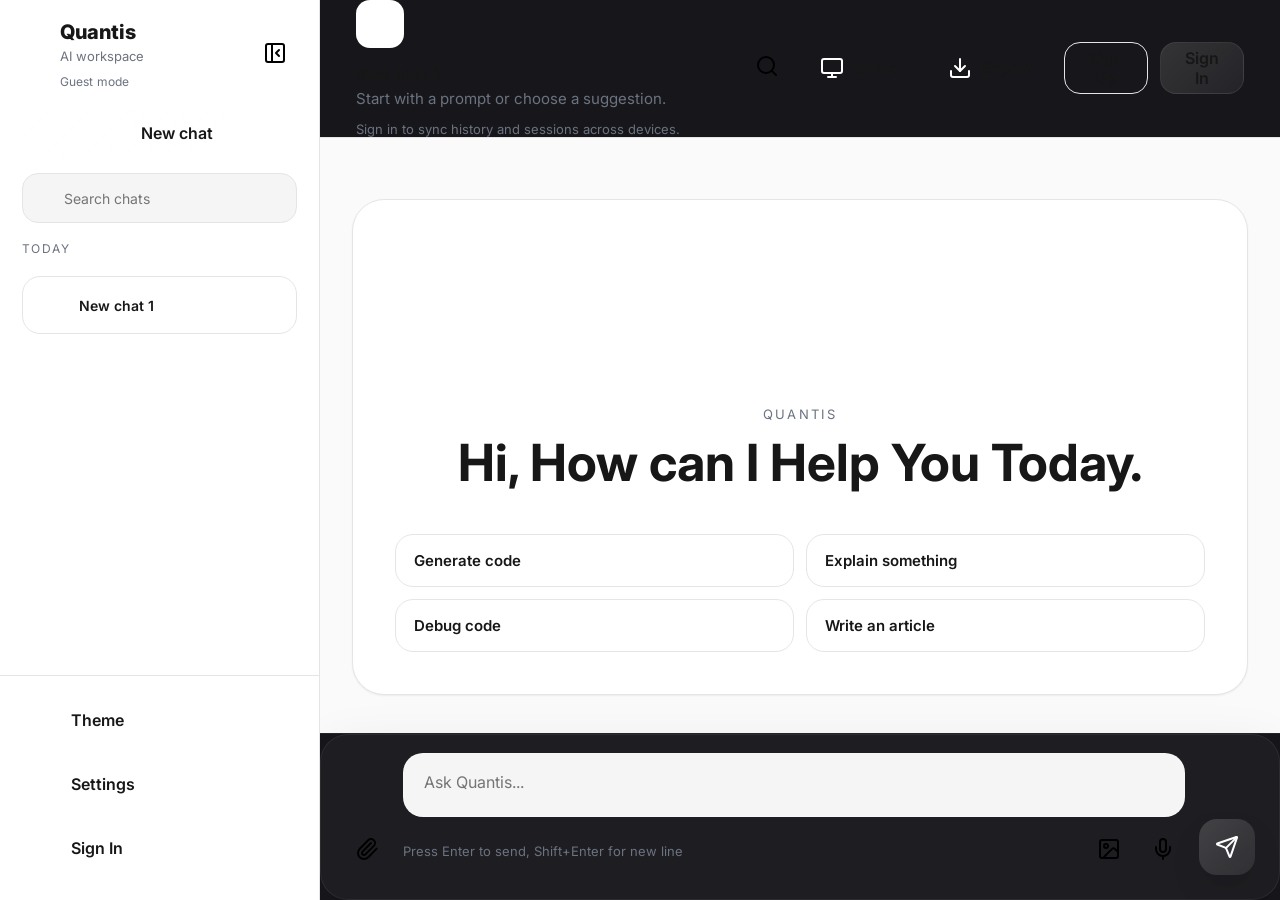
==== commit 91fa412b: "Update index.html" ====
--- a/index.html
+++ b/index.html
@@ -107,18 +107,14 @@
                 </div>
                 <div class="landing-copy">
                     <p class="eyebrow">Quantis</p>
-                    <h1>I can help you write code, solve problems, brainstorm ideas and much more.</h1>
-                    <p class="subtitle">A premium AI workspace with thoughtful interactions, clean structure, and responsive performance.</p>
+                    <h1>Hi, How can I Help You Today.</h1></h1>
+                    <p class="subtitle"></p>
                 </div>
                 <div class="starter-prompts landing-prompts">
                     <button class="prompt-chip" data-prompt="Generate code for a React login page">Generate code</button>
                     <button class="prompt-chip" data-prompt="Explain the difference between async/await and promises">Explain something</button>
                     <button class="prompt-chip" data-prompt="Debug this JavaScript function">Debug code</button>
                     <button class="prompt-chip" data-prompt="Write an article about AI best practices">Write an article</button>
-                    <button class="prompt-chip" data-prompt="Plan a project roadmap for a SaaS product">Plan a project</button>
-                    <button class="prompt-chip" data-prompt="Create a SQL query to join users and orders">Create SQL query</button>
-                    <button class="prompt-chip" data-prompt="Generate a Python script to resize images">Create Python script</button>
-                    <button class="prompt-chip" data-prompt="Improve this paragraph for clarity and tone">Improve writing</button>
                 </div>
             </div>
 
@@ -209,4 +205,4 @@
 <div id="modalRoot"></div>
 <script type="module" src="js/app.js"></script>
 </body>
-</html>+</html>
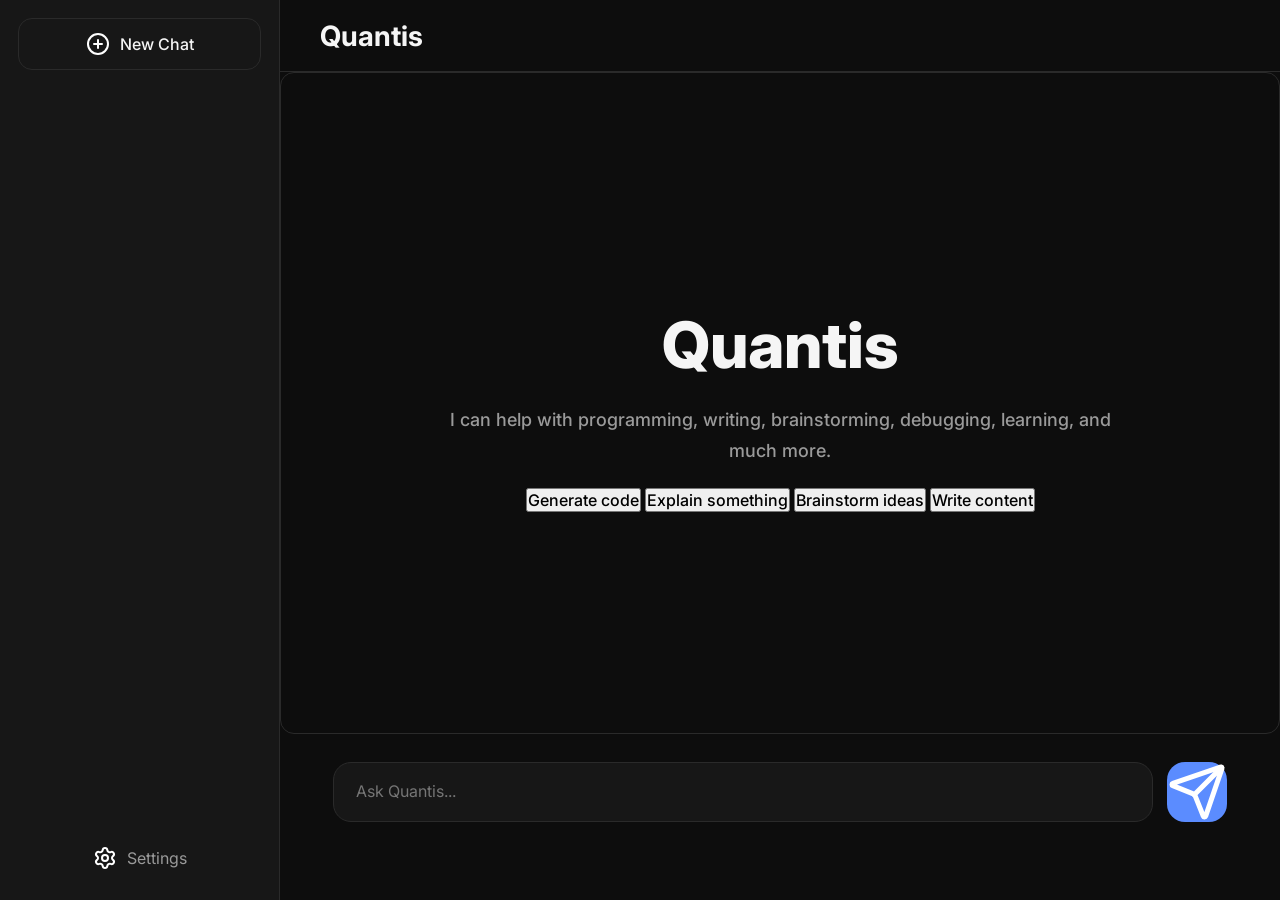
==== commit a1bd7186: "new ui" ====
--- a/index.html
+++ b/index.html
@@ -3,9 +3,10 @@
 <head>
     <meta charset="UTF-8">
     <meta name="viewport" content="width=device-width, initial-scale=1.0">
-    <meta name="theme-color" content="#0D0D0D">
+
     <title>Quantis</title>
-    <link rel="icon" type="image/svg+xml" href="assets/logos/Quantis.svg">
+
+    <link rel="stylesheet" href="css/icons.css">
     <link rel="stylesheet" href="css/reset.css">
     <link rel="stylesheet" href="css/variables.css">
     <link rel="stylesheet" href="css/layout.css">
@@ -14,195 +15,118 @@
     <link rel="stylesheet" href="css/input.css">
     <link rel="stylesheet" href="css/codeblock.css">
     <link rel="stylesheet" href="css/animations.css">
-    <link rel="stylesheet" href="css/icons.css">
     <link rel="preconnect" href="https://fonts.googleapis.com">
     <link rel="preconnect" href="https://fonts.gstatic.com" crossorigin>
-    <link href="https://fonts.googleapis.com/css2?family=Inter:wght@300;400;500;600;700;800&display=swap" rel="stylesheet">
+    <link href="https://fonts.googleapis.com/css2?family=Inter:wght@100..900&display=swap" rel="stylesheet">
 </head>
 <body>
+
 <div class="app">
-    <aside class="sidebar" aria-label="Sidebar">
-        <div class="sidebar-header">
-            <button id="sidebarBrand" class="sidebar-brand" aria-label="Quantis Home">
-                <span class="icon-holder logo-icon" aria-hidden="true"></span>
-                <div class="brand-text">
-                    <span class="brand-name">Quantis</span>
-                    <span class="brand-slogan">AI workspace</span>
-                    <span class="brand-meta" id="sidebarAuthHint">Guest mode</span>
-                </div>
+
+    <aside class="sidebar">
+
+        <div class="sidebar-top">
+
+            <button id="newChatBtn" class="new-chat">
+
+                <span class="icon-holder"></span>
+
+                <span>New Chat</span>
+
             </button>
-            <button id="sidebarCollapseBtn" class="icon-button sidebar-collapse" aria-label="Collapse sidebar">
-                <span class="icon-holder"></span>
-            </button>
+
         </div>
 
-        <div class="sidebar-actions">
-            <button id="newChatBtn" class="button button-primary button-block">
-                <span class="icon-holder"></span>
-                <span>New chat</span>
-            </button>
-            <div class="sidebar-search">
-                <span class="icon-holder"></span>
-                <input id="chatSearch" type="search" placeholder="Search chats" aria-label="Search chats">
-            </div>
+        <div class="chat-history">
+
         </div>
 
-        <div class="sidebar-list">
-            <div id="chatHistory" class="sidebar-history" aria-label="Conversation history"></div>
+        <div class="sidebar-bottom">
+
+            <button id="settingsBtn" class="settings-btn">
+
+                <span class="icon-holder"></span>
+
+                <span>Settings</span>
+
+                </button>
+
+            </button>
+
         </div>
 
-        <div class="sidebar-footer">
-            <button id="themeToggleBtn" class="button button-ghost button-block" aria-label="Toggle theme">
-                <span class="icon-holder"></span>
-                <span>Theme</span>
-            </button>
-            <button id="settingsBtn" class="button button-ghost button-block" aria-label="Open settings">
-                <span class="icon-holder"></span>
-                <span>Settings</span>
-            </button>
-            <button id="profileBtn" class="button button-ghost button-block" aria-label="Profile menu">
-                <span class="icon-holder"></span>
-                <span>Sign In</span>
-            </button>
-        </div>
     </aside>
-    <div class="sidebar-backdrop hidden" id="sidebarBackdrop" aria-hidden="true"></div>
 
-    <main class="workspace">
+
+    <main class="main">
+
         <header class="topbar">
-            <div class="topbar-left">
-                <button id="mobileMenuBtn" class="icon-button mobile-menu-button" aria-label="Open sidebar">
-                    <span class="icon-holder"></span>
-                </button>
-                <button id="topbarBrand" class="topbar-brand" aria-label="Quantis home">
-                    <span class="icon-holder logo-icon" aria-hidden="true"></span>
-                </button>
-                <div class="topbar-title">
-                    <div class="current-chat-label">New conversation</div>
-                    <div class="current-chat-subtitle">Start with a prompt or choose a suggestion.</div>
-                    <div class="topbar-sync" id="topbarSyncNote">Sign in to sync history and sessions across devices.</div>
-                </div>
+
+            <div class="brand-small">
+
+                <!-- Logo goes here later -->
+                <span class="brand-name">Quantis</span>
+
             </div>
-            <div class="topbar-actions">
-                <button id="topbarSearchBtn" class="icon-button" aria-label="Search conversations">
-                    <span class="icon-holder"></span>
-                </button>
-                <button id="shareConversationBtn" class="button button-ghost" aria-label="Share conversation">
-                    <span class="icon-holder"></span>
-                    <span>Share</span>
-                </button>
-                <button id="exportConversationBtn" class="button button-ghost" aria-label="Export conversation">
-                    <span class="icon-holder"></span>
-                    <span>Export</span>
-                </button>
-                <button id="signupBtn" class="button button-outline">Sign Up</button>
-                <button id="loginBtn" class="button button-primary">Sign In</button>
-            </div>
+
         </header>
 
-        <section class="chat-panel" aria-live="polite">
-            <div class="landing-state" id="landingState">
-                <div class="landing-logo">
-                    <span class="icon-holder logo-icon-large" aria-hidden="true"></span>
+
+        <section id="chatArea" class="chat-area new-chat">
+
+            <div id="hero" class="hero">
+
+                <div class="hero-logo">
+
+                    <!-- Your animated logo later -->
+
                 </div>
-                <div class="landing-copy">
-                    <p class="eyebrow">Quantis</p>
-                    <h1>Hi, How can I Help You Today.</h1></h1>
-                    <p class="subtitle"></p>
+
+                <h1>Quantis</h1>
+
+                <p>
+                    I can help with programming, writing,
+                    brainstorming, debugging, learning,
+                    and much more.
+                </p>
+
+                <div class="starter-prompts">
+
+                    <button>Generate code</button>
+
+                    <button>Explain something</button>
+
+                    <button>Brainstorm ideas</button>
+
+                    <button>Write content</button>
+
                 </div>
-                <div class="starter-prompts landing-prompts">
-                    <button class="prompt-chip" data-prompt="Generate code for a React login page">Generate code</button>
-                    <button class="prompt-chip" data-prompt="Explain the difference between async/await and promises">Explain something</button>
-                    <button class="prompt-chip" data-prompt="Debug this JavaScript function">Debug code</button>
-                    <button class="prompt-chip" data-prompt="Write an article about AI best practices">Write an article</button>
-                </div>
+
             </div>
 
-            <div class="messages-container hidden" id="messagesContainer"></div>
+
+            <div id="messages"></div>
+
         </section>
 
-        <footer class="chat-input-panel" id="chatInputPanel">
-            <div class="chat-input-inner">
-                <button id="attachBtn" class="icon-button" aria-label="Attach file">
-                    <span class="icon-holder"></span>
-                </button>
-                <div class="input-wrapper">
-                    <textarea id="messageInput" class="message-input" role="textbox" aria-label="Ask Quantis" placeholder="Ask Quantis..." rows="1"></textarea>
-                    <div class="input-footer">
-                        <div class="input-status">Press Enter to send, Shift+Enter for new line</div>
-                        <div class="input-tools">
-                            <button id="imageBtn" class="icon-button" aria-label="Insert image"><span class="icon-holder"></span></button>
-                            <button id="voiceBtn" class="icon-button" aria-label="Voice input"><span class="icon-holder"></span></button>
-                        </div>
-                    </div>
-                </div>
-                <button id="sendBtn" class="button button-primary button-circle" aria-label="Send message">
-                    <span class="icon-holder"></span>
-                </button>
-            </div>
+
+        <footer id="inputArea" class="input-area centered">
+
+            <textarea
+                id="prompt"
+                placeholder="Ask Quantis..."
+                rows="1"
+            ></textarea>
+
+            <button id="send"></button>
+
         </footer>
+
     </main>
+    
 </div>
 
-<div class="settings-panel hidden" id="settingsPanel" aria-hidden="true">
-    <div class="settings-backdrop" id="settingsBackdrop"></div>
-    <aside class="settings-drawer" role="dialog" aria-modal="true" aria-labelledby="settingsTitle">
-        <div class="settings-header">
-            <div>
-                <p class="eyebrow">Workspace</p>
-                <h2 id="settingsTitle">Settings</h2>
-            </div>
-            <button id="closeSettings" class="icon-button" aria-label="Close settings">
-                <span class="icon-holder"></span>
-            </button>
-        </div>
-        <div class="settings-body">
-            <div class="settings-section">
-                <div class="settings-section-title-row">
-                    <div>
-                        <div class="settings-section-title">Account</div>
-                        <p class="settings-section-copy">Sign in to save sessions, sync history, and unlock profile controls.</p>
-                    </div>
-                    <span id="authStatus" class="auth-status">Signed out</span>
-                </div>
-                <div class="profile-card">
-                    <div class="profile-avatar" id="profileAvatar">Q</div>
-                    <div class="profile-details">
-                        <p class="profile-name" id="profileName">Guest</p>
-                        <p class="profile-email" id="profileEmail">Continue as a guest to keep exploring.</p>
-                    </div>
-                </div>
-                <div class="auth-actions">
-                    <button id="settingsSignInBtn" type="button" class="button button-primary">Sign In</button>
-                    <button id="settingsSignUpBtn" type="button" class="button button-outline">Create account</button>
-                </div>
-            </div>
-            <div class="settings-section">
-                <div class="settings-section-title">Theme</div>
-                <div class="settings-rows">
-                    <button type="button" class="button button-outline" data-theme="dark">Dark</button>
-                    <button type="button" class="button button-outline" data-theme="light">Light</button>
-                </div>
-            </div>
-            <div class="settings-section">
-                <div class="settings-section-title">Mode</div>
-                <div class="settings-pill-group">
-                    <button type="button" class="button button-ghost mode-btn active" data-mode="balanced">Balanced</button>
-                    <button type="button" class="button button-ghost mode-btn" data-mode="creative">Creative</button>
-                    <button type="button" class="button button-ghost mode-btn" data-mode="precise">Precise</button>
-                </div>
-            </div>
-            <div class="settings-section">
-                <div class="settings-section-title">Quick actions</div>
-                <button id="clearChatsBtn" type="button" class="button button-outline">Clear history</button>
-                <p class="settings-note">Reset the sidebar and start a fresh chat experience.</p>
-            </div>
-        </div>
-    </aside>
-</div>
+<script type="module" src="js/app.js"></script>
 
-<div id="toastContainer" class="toast-container" aria-live="polite" aria-atomic="true"></div>
-<div id="modalRoot"></div>
-<script type="module" src="js/app.js"></script>
 </body>
-</html>
+</html>
--- a/css/layout.css
+++ b/css/layout.css
@@ -1,334 +1,27 @@
-*{
-    box-sizing:border-box;
-}
+body{
 
-html{
-    scroll-behavior:smooth;
-}
+    background:var(--bg);
 
-body{
-    margin:0;
-    min-height:100vh;
-    background:var(--bg);
     color:var(--text);
+
     font-family:"Inter",sans-serif;
+
 }
 
 .app{
+
     display:flex;
-    min-height:100vh;
-    background:var(--bg);
+
+    height:100vh;
+
 }
 
-.app.sidebar-collapsed .sidebar{
-    width:0;
-    min-width:0;
-    overflow:hidden;
-    border-right:none;
-}
+.main{
 
-.app.sidebar-collapsed .sidebar-header,
-.app.sidebar-collapsed .sidebar-actions,
-.app.sidebar-collapsed .sidebar-list,
-.app.sidebar-collapsed .sidebar-footer{
-    display:none;
-}
+    flex:1;
 
-.sidebar-backdrop{
-    display:none;
-}
+    display:flex;
 
-@media (max-width: 1040px) {
-    .sidebar-backdrop{
-        display:block;
-        position:fixed;
-        inset:0;
-        background:rgba(0,0,0,.52);
-        z-index:20;
-        opacity:0;
-        transition:opacity .25s ease;
-        pointer-events:none;
-    }
+    flex-direction:column;
 
-    .app:not(.sidebar-collapsed) .sidebar-backdrop{
-        opacity:1;
-        pointer-events:auto;
-    }
-
-    .app{
-        flex-direction:column;
-    }
-
-    .sidebar{
-        position:fixed;
-        inset:0 auto auto 0;
-        width:280px;
-        height:100vh;
-        transform:translateX(-110%);
-        transition:transform .25s ease, width .25s ease;
-        z-index:30;
-    }
-
-    .app:not(.sidebar-collapsed) .sidebar{
-        transform:translateX(0);
-    }
-
-    .workspace{
-        margin-top:0;
-    }
-
-    .topbar{
-        padding:0 18px;
-    }
-
-    .chat-input-inner{
-        padding:18px 18px 24px;
-    }
-}
-
-.workspace{
-    flex:1;
-    display:flex;
-    flex-direction:column;
-    min-height:100vh;
-    background:var(--bg);
-    overflow:hidden;
-}
-
-.sidebar-header,
-.sidebar-actions,
-.sidebar-list,
-.sidebar-footer{
-    padding:20px 22px;
-}
-
-.sidebar-brand{
-    width:100%;
-    display:flex;
-    align-items:center;
-    gap:14px;
-    border:none;
-    background:transparent;
-    color:var(--text);
-    text-align:left;
-    padding:0;
-    cursor:pointer;
-}
-
-.brand-text{
-    display:flex;
-    flex-direction:column;
-    gap:4px;
-}
-
-.brand-name{
-    font-size:18px;
-    font-weight:800;
-}
-
-.brand-slogan{
-    color:var(--text-secondary);
-    font-size:13px;
-}
-
-.sidebar-actions{
-    display:flex;
-    flex-direction:column;
-    gap:14px;
-}
-
-.sidebar-search{
-    display:flex;
-    align-items:center;
-    gap:10px;
-    padding:12px 14px;
-    border-radius:16px;
-    border:1px solid var(--border);
-    background:var(--panel-hover);
-}
-
-.sidebar-search input{
-    flex:1;
-    background:transparent;
-    border:none;
-    color:var(--text);
-    outline:none;
-    font-size:14px;
-}
-
-.sidebar-list{
-    flex:1;
-    overflow-y:auto;
-}
-
-.sidebar-group-title{
-    color:var(--text-secondary);
-    font-size:12px;
-    text-transform:uppercase;
-    letter-spacing:0.12em;
-    margin-bottom:12px;
-}
-
-.sidebar-history{
-    display:grid;
-    gap:10px;
-}
-
-.sidebar-footer{
-    display:flex;
-    flex-direction:column;
-    gap:12px;
-    padding-top:10px;
-    border-top:1px solid var(--border);
-}
-
-.topbar-title{
-    display:flex;
-    flex-direction:column;
-    gap:4px;
-}
-
-.topbar-actions{
-    display:flex;
-    align-items:center;
-    gap:12px;
-}
-
-.mobile-menu-button{
-    display:none;
-}
-
-@media (max-width: 1040px) {
-    .mobile-menu-button{
-        display:inline-flex;
-    }
-
-    .topbar-left{
-        align-items:center;
-    }
-
-    .topbar-title{
-        flex:1;
-        min-width:0;
-    }
-
-    .topbar-actions{
-        gap:10px;
-        flex-wrap:wrap;
-    }
-
-    .sidebar{
-        box-shadow:0 32px 80px rgba(0,0,0,.25);
-    }
-
-    .sidebar-backdrop{
-        display:block;
-        position:fixed;
-        inset:0;
-        background:rgba(0,0,0,.52);
-        z-index:20;
-        opacity:0;
-        transition:opacity .25s ease;
-        pointer-events:none;
-    }
-
-    .app:not(.sidebar-collapsed) .sidebar-backdrop{
-        opacity:1;
-        pointer-events:auto;
-    }
-}
-
-.topbar-brand{
-    width:48px;
-    height:48px;
-    border-radius:14px;
-    background:var(--panel);
-    display:flex;
-    align-items:center;
-    justify-content:center;
-    border:none;
-    cursor:pointer;
-}
-
-.button{
-    display:inline-flex;
-    align-items:center;
-    justify-content:center;
-    gap:10px;
-    border-radius:16px;
-    font-weight:600;
-    transition:transform var(--transition-base), background var(--transition-base), border-color var(--transition-base), color var(--transition-base);
-}
-
-.button-block{
-    width:100%;
-}
-
-.button-primary{
-    background:linear-gradient(135deg, rgba(255,255,255,.12), rgba(255,255,255,.06));
-    color:var(--text);
-    border:1px solid rgba(255,255,255,.08);
-    min-height:52px;
-    padding:0 18px;
-}
-
-.button-primary:hover{
-    transform:translateY(-1px);
-    background:rgba(255,255,255,.08);
-}
-
-.button-outline{
-    background:transparent;
-    color:var(--text);
-    border:1px solid var(--border);
-    min-height:52px;
-    padding:0 18px;
-}
-
-.button-outline:hover{
-    background:rgba(255,255,255,.05);
-}
-
-.button-ghost{
-    background:transparent;
-    color:var(--text);
-    border:1px solid transparent;
-    min-height:52px;
-    padding:0 18px;
-}
-
-.button-ghost:hover{
-    background:rgba(255,255,255,.05);
-}
-
-.button-circle{
-    width:56px;
-    height:56px;
-    border-radius:20px;
-    padding:0;
-}
-
-button,
-input,
-textarea{
-    font:inherit;
-}
-
-.hidden{
-    display:none !important;
-}
-
-.icon-button{
-    border:none;
-    background:transparent;
-    color:var(--text);
-    cursor:pointer;
-    padding:10px;
-    border-radius:14px;
-    transition:background .2s ease, transform .2s ease;
-}
-
-.icon-button:hover{
-    background:rgba(255,255,255,.05);
-    transform:translateY(-1px);
-}
+}
--- a/css/sidebar.css
+++ b/css/sidebar.css
@@ -1,204 +1,109 @@
 .sidebar{
-    width:320px;
+
+    width:280px;
+
     background:var(--panel);
+
     border-right:1px solid var(--border);
+
     display:flex;
+
     flex-direction:column;
-    transition:width .2s ease;
+
 }
 
-.sidebar-header{
-    display:flex;
-    align-items:center;
-    justify-content:space-between;
-    gap:12px;
-    padding:20px 22px 0;
+.sidebar-top{
+
+    padding:18px;
+
 }
 
-.sidebar-actions{
+.new-chat{
+
+    width:100%;
+
+    height:52px;
+
     display:flex;
-    flex-direction:column;
-    gap:14px;
-    padding:18px 22px 0;
+
+    align-items:center;
+
+    justify-content:center;
+
+    gap:10px;
+
+    background:transparent;
+
+    color:var(--text);
+
+    border:1px solid var(--border);
+
+    border-radius:14px;
+
+    cursor:pointer;
+
+    transition:.2s;
+
+    font-size:16px;
+
+    font-weight:500;
+
 }
 
-.sidebar-search{
-    display:flex;
-    align-items:center;
-    gap:10px;
-    padding:12px 14px;
-    border-radius:16px;
-    border:1px solid var(--border);
-    background:var(--panel-hover);
+.new-chat:hover{
+
+    background:var(--panel-light);
+
 }
 
-.sidebar-search input{
+.chat-history{
+
     flex:1;
-    background:transparent;
-    border:none;
-    outline:none;
-    color:var(--text);
-    font-size:14px;
+
+    padding:18px;
+
+    overflow:auto;
+
 }
 
-.sidebar-list{
-    flex:1;
-    overflow-y:auto;
-    padding:18px 22px 0;
+.sidebar-bottom{
+
+    padding:18px;
+
 }
 
-.sidebar-group-title{
+.settings-btn{
+
+    width:100%;
+
+    height:48px;
+
+    display:flex;
+
+    align-items:center;
+
+    justify-content:center;
+
+    gap:10px;
+
+    background:none;
+
+    border:none;
+
     color:var(--text-secondary);
-    font-size:12px;
-    text-transform:uppercase;
-    letter-spacing:0.12em;
-    margin-bottom:10px;
+
+    cursor:pointer;
+
+    border-radius:12px;
+
+    transition:.2s;
+
 }
 
-.sidebar-history{
-    display:flex;
-    flex-direction:column;
-    gap:16px;
-}
+.settings-btn:hover{
 
-.sidebar-group{
-    display:flex;
-    flex-direction:column;
-    gap:10px;
-    padding-bottom:16px;
-    border-bottom:1px solid rgba(255,255,255,0.06);
-}
+    background:var(--panel-light);
 
-.sidebar-group:last-child{
-    border-bottom:none;
-    padding-bottom:0;
-}
+    color:var(--text);
 
-.chat-card.pinned{
-    position:relative;
-}
-
-.chat-card.pinned::after{
-    content:"PINNED";
-    position:absolute;
-    right:16px;
-    top:14px;
-    color:var(--text-secondary);
-    font-size:10px;
-    letter-spacing:.12em;
-    text-transform:uppercase;
-}
-
-.chat-card{
-    display:flex;
-    align-items:center;
-    gap:12px;
-    padding:14px 16px;
-    border-radius:18px;
-    background:var(--panel-hover);
-    color:var(--text-secondary);
-    cursor:pointer;
-    transition:.2s;
-    border:1px solid transparent;
-}
-
-.chat-card:hover{
-    background:rgba(255,255,255,.05);
-    border-color:var(--border);
-}
-
-.chat-card.active{
-    background:rgba(255,255,255,.06);
-    color:var(--text);
-    border-color:var(--border);
-}
-
-.chat-card .icon-holder{
-    width:28px;
-    height:28px;
-    display:flex;
-    align-items:center;
-    justify-content:center;
-}
-
-.chat-card-title{
-    font-size:14px;
-    font-weight:600;
-}
-
-.sidebar-footer{
-    padding:18px 22px 26px;
-}
-
-.sidebar-item{
-    padding:12px 14px;
-    border-radius:16px;
-    background:var(--panel-hover);
-    color:var(--text-secondary);
-    font-size:14px;
-}
-
-.sidebar-item.empty{
-    color:var(--text-secondary);
-}
-
-.button-block{
-    width:100%;
-}
-
-.button-ghost,
-.button-outline,
-.button-primary{
-    width:100%;
-}
-
-.sidebar-footer .button{
-    justify-content:flex-start;
-}
-
-.sidebar-footer .icon-holder{
-    width:20px;
-    height:20px;
-}
-
-.sidebar-collapse{
-    width:48px;
-    height:48px;
-}
-
-.logo-icon{
-    width:38px;
-    height:38px;
-}
-
-.logo-icon-large{
-    width:72px;
-    height:72px;
-}
-
-.brand-text{
-    min-width:0;
-}
-
-.brand-name{
-    font-size:18px;
-    font-weight:700;
-}
-
-.brand-slogan{
-    color:var(--text-secondary);
-    font-size:13px;
-}
-
-.brand-meta{
-    color:var(--text-secondary);
-    font-size:12px;
-    margin-top:6px;
-    display:block;
-    letter-spacing:0.01em;
-}
-
-.sidebar-footer .button:hover{
-    background:rgba(255,255,255,.05);
-}
-
+}
--- a/css/chat.css
+++ b/css/chat.css
@@ -1,815 +1,71 @@
 .topbar{
-    min-height:72px;
+
+    height:72px;
+
     border-bottom:1px solid var(--border);
+
     display:flex;
+
     align-items:center;
-    justify-content:space-between;
-    gap:16px;
-    padding:0 36px;
-    background:rgba(9,9,13,.94);
-    backdrop-filter:blur(18px);
-    position:sticky;
-    top:0;
-    z-index:15;
-}
 
-.topbar-left{
-    display:flex;
-    align-items:center;
-    gap:16px;
-    flex-wrap:wrap;
-    min-width:0;
-}
+    padding:0 40px;
 
-.brand-pill{
-    background:var(--panel-light);
-    padding:12px 16px;
-    border-radius:18px;
-    color:var(--text);
 }
 
 .brand-name{
-    font-size:20px;
-    font-weight:800;
-}
 
-.brand-tag{
-    color:var(--text-secondary);
-    font-size:14px;
-}
+    font-size:28px;
 
-.topbar-right{
-    display:flex;
-    align-items:center;
-    gap:14px;
-}
+    font-weight:700;
 
-.current-chat-label{
-    font-size:1rem;
-    font-weight:700;
-    color:var(--text);
-    white-space:nowrap;
-    overflow:hidden;
-    text-overflow:ellipsis;
-}
-
-.current-chat-subtitle{
-    font-size:0.94rem;
-    color:var(--text-secondary);
-    line-height:1.5;
-    max-width:28rem;
 }
 
 .chat-area{
+
     flex:1;
+
     overflow-y:auto;
+
     display:flex;
+
     flex-direction:column;
+
     align-items:center;
-    padding:24px 0 0;
+
 }
 
 .hero{
+
     margin:auto;
-    max-width:760px;
+
+    max-width:700px;
+
     text-align:center;
+
     display:flex;
+
     flex-direction:column;
-    gap:24px;
-    padding:44px 44px 32px;
-    background:var(--panel-light);
-    border-radius:32px;
-    border:1px solid var(--border);
-}
 
-.hero-badge{
-    display:inline-flex;
-    align-items:center;
-    gap:10px;
-    padding:12px 16px;
-    border-radius:999px;
-    background:rgba(255,255,255,.06);
-    color:var(--text);
-    font-weight:600;
-    font-size:13px;
-}
+    gap:22px;
 
-.hero-badge .icon-holder{
-    width:18px;
-    height:18px;
-    display:inline-flex;
-    align-items:center;
-    justify-content:center;
+    transition:.35s;
+
 }
 
 .hero h1{
-    margin:0;
-    font-size:3.5rem;
-    line-height:1.02;
+
+    font-size:64px;
+
+    font-weight:800;
+
 }
 
 .hero p{
-    margin:0;
+
     color:var(--text-secondary);
+
     font-size:18px;
-    line-height:1.8;
-    max-width:700px;
-    margin-left:auto;
-    margin-right:auto;
-}
 
-.starter-prompts{
-    display:grid;
-    grid-template-columns:repeat(2,minmax(0,1fr));
-    gap:12px;
-}
+    line-height:1.7;
 
-.starter-prompts button{
-    border:none;
-    background:var(--panel);
-    color:var(--text);
-    padding:16px 18px;
-    border-radius:18px;
-    cursor:pointer;
-    transition:transform .2s ease, background .2s ease, border .2s ease;
-    text-align:left;
-    font-size:15px;
-    font-weight:600;
-    border:1px solid var(--border);
-}
-
-.starter-prompts button:hover{
-    transform:translateY(-1px);
-    background:#1f1f23;
-    border-color:#3b3b44;
-}
-
-.hero-input-wrapper{
-    display:flex;
-    align-items:center;
-    gap:12px;
-    justify-content:center;
-    max-width:760px;
-    margin:0 auto;
-    width:100%;
-}
-
-.hero-input-wrapper textarea{
-    flex:1;
-    min-height:60px;
-    resize:none;
-    border-radius:24px;
-    border:1px solid #38383f;
-    background:#141418;
-    color:var(--text);
-    padding:16px 18px;
-    font-size:16px;
-}
-
-.hero-input-wrapper button.hero-send{
-    width:62px;
-    height:62px;
-    border-radius:20px;
-    border:none;
-    background:#1a1a1f;
-    display:flex;
-    align-items:center;
-    justify-content:center;
-    cursor:pointer;
-    transition:.2s;
-}
-
-.hero-input-wrapper button.hero-send:hover{
-    filter:brightness(1.05);
-}
-
-.messages{
-    width:100%;
-    max-width:950px;
-    padding:24px 0 40px;
-    display:flex;
-    flex-direction:column;
-    gap:18px;
-}
-
-.message-row{
-    width:100%;
-    display:grid;
-    gap:12px;
-    padding:18px 22px;
-    border-radius:28px;
-    position:relative;
-}
-
-.message-row.user{
-    justify-self:flex-end;
-    background:#23232c;
-    color:var(--text);
-    border:1px solid #37373f;
-}
-
-.message-row.bot{
-    background:var(--panel);
-    border:1px solid var(--border);
-}
-
-.message-meta{
-    display:flex;
-    align-items:center;
-    gap:12px;
-    font-size:13px;
-    color:var(--text-secondary);
-}
-
-.message-meta span{
-    font-size:13px;
-    color:var(--text-secondary);
-}
-
-.message-actions{
-    display:flex;
-    align-items:center;
-    gap:10px;
-    opacity:0;
-    transform:translateY(4px);
-    transition:opacity .25s ease, transform .25s ease;
-}
-
-.message-row:hover .message-actions{
-    opacity:1;
-    transform:translateY(0);
-}
-
-.message-action-btn{
-    width:40px;
-    height:40px;
-    border:none;
-    border-radius:14px;
-    background:rgba(255,255,255,.04);
-    color:var(--text);
-    display:flex;
-    align-items:center;
-    justify-content:center;
-    cursor:pointer;
-    transition:background .2s ease, transform .2s ease, border-color .2s ease;
-}
-
-.message-action-btn:hover{
-    background:rgba(255,255,255,.1);
-    transform:translateY(-1px);
-}
-
-.message-actions.action-sent .message-action-btn:first-child{
-    transform:scale(1.05);
-}
-
-.message-actions.liked .message-action-btn:nth-child(2),
-.message-actions.disliked .message-action-btn:nth-child(3){
-    border:1px solid rgba(255,255,255,.15);
-    background:rgba(255,255,255,.1);
-}
-
-.message-avatar{
-    width:36px;
-    height:36px;
-    border-radius:50%;
-    background:rgba(255,255,255,.08);
-    display:flex;
-    align-items:center;
-    justify-content:center;
-    box-shadow:inset 0 0 0 1px rgba(255,255,255,.05);
-}
-
-.message-body{
-    white-space:pre-wrap;
-    word-break:break-word;
-    font-size:15px;
-    line-height:1.75;
-}
-
-.message-body code{
-    display:inline-flex;
-    background:rgba(255,255,255,.06);
-    color:var(--text);
-    border-radius:12px;
-    padding:4px 8px;
-    font-family:ui-monospace, SFMono-Regular, Menlo, Monaco, Consolas, "Liberation Mono", "Courier New", monospace;
-    font-size:0.94em;
-}
-
-.settings-panel{
-    position:fixed;
-    inset:0;
-    z-index:40;
-    display:grid;
-    place-items:center end;
-    pointer-events:none;
-}
-
-.settings-backdrop{
-    position:absolute;
-    inset:0;
-    background:rgba(0,0,0,.58);
-    opacity:0;
-    transition:opacity .25s ease;
-}
-
-.settings-panel.visible .settings-backdrop{
-    opacity:1;
-    pointer-events:auto;
-}
-
-.settings-drawer{
-    position:relative;
-    width:min(420px,calc(100% - 32px));
-    margin-right:40px;
-    background:var(--panel);
-    border:1px solid var(--border);
-    border-radius:32px;
-    padding:28px 26px 24px;
-    box-shadow:0 32px 80px rgba(0,0,0,.32);
-    transform:translateX(40px);
-    opacity:0;
-    transition:transform .25s ease, opacity .25s ease;
-    pointer-events:auto;
-}
-
-.settings-panel.visible .settings-drawer{
-    transform:translateX(0);
-    opacity:1;
-}
-
-.auth-status{
-    color:var(--text-secondary);
-    font-size:12px;
-    font-weight:700;
-    text-transform:uppercase;
-    letter-spacing:0.14em;
-}
-
-.settings-section-title-row{
-    display:flex;
-    align-items:flex-start;
-    justify-content:space-between;
-    gap:16px;
-    margin-bottom:16px;
-}
-
-.settings-section-copy{
-    color:var(--text-secondary);
-    font-size:14px;
-    line-height:1.6;
-    margin-top:8px;
-}
-
-.profile-card{
-    display:flex;
-    align-items:center;
-    gap:16px;
-    padding:18px;
-    border-radius:24px;
-    background:rgba(255,255,255,.04);
-    border:1px solid rgba(255,255,255,.08);
-    margin-bottom:18px;
-}
-
-.profile-avatar{
-    width:56px;
-    height:56px;
-    border-radius:18px;
-    background:rgba(255,255,255,.06);
-    display:flex;
-    align-items:center;
-    justify-content:center;
-    font-weight:800;
-    font-size:20px;
-    color:var(--text);
-}
-
-.profile-details{
-    display:flex;
-    flex-direction:column;
-    gap:6px;
-    min-width:0;
-}
-
-.profile-name{
-    font-size:16px;
-    font-weight:700;
-}
-
-.profile-email{
-    color:var(--text-secondary);
-    font-size:14px;
-}
-
-.topbar-sync{
-    color:var(--text-secondary);
-    font-size:13px;
-    margin-top:6px;
-}
-
-.auth-actions{
-    display:grid;
-    grid-template-columns:1fr 1fr;
-    gap:12px;
-}
-
-.toast-container{
-    position:fixed;
-    right:24px;
-    bottom:24px;
-    display:flex;
-    flex-direction:column;
-    gap:12px;
-    z-index:var(--z-toast);
-    pointer-events:none;
-}
-
-.toast{
-    min-width:240px;
-    max-width:320px;
-    padding:14px 18px;
-    border-radius:18px;
-    background:rgba(32,33,36,.95);
-    color:#fff;
-    font-size:13px;
-    opacity:0;
-    transform:translateY(10px);
-    transition:opacity .2s ease, transform .2s ease;
-    pointer-events:auto;
-}
-
-.toast.visible{
-    opacity:1;
-    transform:translateY(0);
-}
-
-.chat-panel{
-    flex:1;
-    min-height:0;
-    display:flex;
-    flex-direction:column;
-    padding:24px 32px 0;
-    gap:24px;
-    overflow:hidden;
-}
-
-.landing-state{
-    margin:auto;
-    max-width:900px;
-    width:100%;
-    display:flex;
-    flex-direction:column;
-    gap:32px;
-    padding:54px 42px 42px;
-    background:var(--panel);
-    border-radius:32px;
-    border:1px solid var(--border);
-    box-shadow:var(--shadow-sm);
-}
-
-.landing-logo{
-    width:120px;
-    height:120px;
-    border-radius:28px;
-    background:rgba(255,255,255,.05);
-    display:flex;
-    align-items:center;
-    justify-content:center;
-    margin-inline:auto;
-}
-
-.landing-copy{
-    text-align:center;
-    max-width:720px;
-    margin-inline:auto;
-    display:flex;
-    flex-direction:column;
-    gap:14px;
-}
-
-.eyebrow{
-    margin:0;
-    letter-spacing:0.18em;
-    text-transform:uppercase;
-    color:var(--text-secondary);
-    font-size:13px;
-}
-
-.landing-copy h1{
-    margin:0;
-    font-size:clamp(2rem, 4vw, 3.6rem);
-    line-height:1.02;
-}
-
-.subtitle{
-    margin:0;
-    color:var(--text-secondary);
-    font-size:1rem;
-    line-height:1.8;
-}
-
-.landing-prompts{
-    display:grid;
-    grid-template-columns:repeat(2,minmax(0,1fr));
-    gap:12px;
-}
-
-@media (max-width: 840px) {
-    .landing-state,
-    .messages-container,
-    .chat-input-inner{
-        padding-left:18px;
-        padding-right:18px;
-    }
-
-    .landing-state{
-        padding:32px 18px 32px;
-    }
-
-    .landing-prompts{
-        grid-template-columns:1fr;
-    }
-
-    .topbar{
-        padding:0 16px;
-    }
-
-    .chat-input-inner{
-        padding:18px 16px 24px;
-    }
-}
-
-.prompt-chip{
-    border:none;
-    border-radius:18px;
-    padding:16px 18px;
-    background:var(--panel-hover);
-    color:var(--text);
-    cursor:pointer;
-    font-size:15px;
-    font-weight:600;
-    text-align:left;
-    transition:background .2s ease, transform .2s ease;
-}
-
-.prompt-chip:hover{
-    background:rgba(255,255,255,.08);
-    transform:translateY(-1px);
-}
-
-.messages-container{
-    width:100%;
-    max-width:980px;
-    margin:0 auto;
-    padding:24px 0 40px;
-    display:flex;
-    flex-direction:column;
-    gap:18px;
-    overflow-y:auto;
-    min-height:0;
-    flex:1;
-}
-
-.message-row{
-    width:100%;
-    display:grid;
-    gap:12px;
-    padding:20px 24px;
-    border-radius:28px;
-    position:relative;
-    box-shadow:0 28px 60px rgba(0,0,0,.08);
-    transition:transform .25s ease, box-shadow .25s ease;
-}
-
-.message-row:hover{
-    transform:translateY(-2px);
-    box-shadow:0 40px 90px rgba(0,0,0,.14);
-}
-
-.message-row.user{
-    justify-self:flex-end;
-    background:linear-gradient(180deg, #25252f 0%, #1d1d25 100%);
-    color:var(--text);
-    border:1px solid rgba(255,255,255,.08);
-    max-width:min(84%, 820px);
-}
-
-.message-row.bot{
-    background:var(--panel);
-    border:1px solid var(--border);
-    max-width:min(92%, 920px);
-    align-self:flex-start;
-}
-
-.settings-header{
-    display:flex;
-    align-items:center;
-    justify-content:space-between;
-    gap:12px;
-    margin-bottom:24px;
-}
-
-.settings-body{
-    display:flex;
-    flex-direction:column;
-    gap:20px;
-}
-
-.settings-section{
-    display:flex;
-    flex-direction:column;
-    gap:12px;
-}
-
-.settings-section-title{
-    font-size:14px;
-    font-weight:700;
-    color:var(--text);
-}
-
-.settings-rows{
-    display:grid;
-    grid-template-columns:repeat(2,minmax(0,1fr));
-    gap:12px;
-}
-
-.settings-pill-group{
-    display:flex;
-    gap:10px;
-    flex-wrap:wrap;
-}
-
-.settings-note{
-    margin:0;
-    color:var(--text-secondary);
-    font-size:13px;
-    line-height:1.7;
-}
-
-.mode-btn.active{
-    background:rgba(255,255,255,.08);
-    border-color:rgba(255,255,255,.12);
-}
-
-.empty-state{
-    padding:18px;
-    border-radius:20px;
-    background:var(--panel-hover);
-    border:1px solid var(--border);
-    display:flex;
-    flex-direction:column;
-    gap:8px;
-}
-
-.empty-state-title{
-    font-size:15px;
-    font-weight:700;
-}
-
-.empty-state-text{
-    font-size:13px;
-    color:var(--text-secondary);
-    line-height:1.6;
-}
-
-.settings-header{
-    display:flex;
-    align-items:flex-start;
-    justify-content:space-between;
-    gap:16px;
-    margin-bottom:26px;
-}
-
-.settings-header h2{
-    margin:0;
-    font-size:22px;
-}
-
-.settings-header p{
-    margin:6px 0 0;
-    color:var(--text-secondary);
-    font-size:14px;
-}
-
-.settings-group{
-    margin-bottom:24px;
-}
-
-.settings-group h3{
-    margin:0 0 14px;
-    font-size:16px;
-    font-weight:700;
-}
-
-.toggle-row{
-    display:flex;
-    align-items:center;
-    justify-content:space-between;
-    gap:16px;
-    padding:18px 20px;
-    background:rgba(255,255,255,.03);
-    border:1px solid var(--border);
-    border-radius:18px;
-}
-
-.switch{
-    position:relative;
-    width:56px;
-    height:30px;
-    display:inline-block;
-}
-
-.switch input{
-    opacity:0;
-    width:0;
-    height:0;
-}
-
-.slider{
-    position:absolute;
-    inset:0;
-    cursor:pointer;
-    border-radius:999px;
-    background:rgba(255,255,255,.15);
-    transition:.3s;
-}
-
-.slider:before{
-    content:"";
-    position:absolute;
-    height:22px;
-    width:22px;
-    left:4px;
-    top:4px;
-    background:white;
-    border-radius:50%;
-    transition:.3s;
-}
-
-input:checked + .slider{
-    background:#5a5a64;
-}
-
-input:checked + .slider:before{
-    transform:translateX(26px);
-}
-
-.mode-grid{
-    display:grid;
-    grid-template-columns:repeat(3,minmax(0,1fr));
-    gap:12px;
-}
-
-.mode-btn{
-    background:rgba(255,255,255,.03);
-    border:1px solid transparent;
-    border-radius:16px;
-    padding:16px 14px;
-    color:var(--text);
-    cursor:pointer;
-    transition:.2s;
-    font-weight:600;
-}
-
-.mode-btn:hover{
-    border-color:var(--border);
-}
-
-.mode-btn.active{
-    background:rgba(255,255,255,.08);
-    border-color:var(--border);
-}
-
-.primary-btn{
-    width:100%;
-    border:none;
-    border-radius:18px;
-    padding:16px 18px;
-    font-weight:700;
-    cursor:pointer;
-    color:#fff;
-    background:#2f2f35;
-    transition:filter .2s ease;
-}
-
-.primary-btn:hover{
-    filter:brightness(1.05);
-}
-
-@media(max-width:1100px){
-    .sidebar{width:280px;}
-}
-
-@media(max-width:880px){
-    .app{flex-direction:column;}
-    .sidebar{width:100%;border-right:none;border-bottom:1px solid var(--border);}
-    .topbar{padding:0 24px;}
-}
-
-@media(max-width:720px){
-    .hero{border-radius:24px;padding:24px;}
-    .starter-prompts{grid-template-columns:1fr;}
-    .settings-drawer{margin-right:20px;}
-}
+}
--- a/css/input.css
+++ b/css/input.css
@@ -1,86 +1,73 @@
-.chat-input-panel{
-    position:sticky;
-    bottom:0;
-    background:rgba(9,9,13,.94);
-    border-top:1px solid rgba(255,255,255,.06);
-    backdrop-filter:blur(20px);
-    z-index:20;
+.input-area{
+
+    display:flex;
+
+    gap:14px;
+
+    width:100%;
+
+    max-width:950px;
+
+    margin:0 auto;
+
+    padding:28px;
+
+    transition:.35s ease;
+
 }
 
-.chat-input-inner{
-    display:flex;
-    align-items:flex-end;
-    gap:14px;
-    width:100%;
-    max-width:980px;
-    margin:0 auto;
-    padding:18px 24px 24px;
-    border-radius:28px;
-    background:rgba(255,255,255,.03);
-    border:1px solid rgba(255,255,255,.06);
-    box-shadow:0 24px 60px rgba(0,0,0,.12);
+.input-area.centered{
+
+    margin-top:auto;
+
+    margin-bottom:50px;
+
 }
 
-.input-wrapper{
+textarea{
+
     flex:1;
-    display:flex;
-    flex-direction:column;
-    gap:10px;
+
+    resize:none;
+
+    border:none;
+
+    outline:none;
+
+    background:var(--panel);
+
+    color:white;
+
+    border-radius:18px;
+
+    padding:18px 22px;
+
+    font-size:16px;
+
+    border:1px solid var(--border);
+
 }
 
-.message-input{
-    width:100%;
-    min-height:64px;
-    resize:none;
-    border-radius:20px;
-    border:1px solid var(--border);
-    background:var(--panel-hover);
-    color:var(--text);
-    padding:18px 20px;
-    font-size:16px;
-    transition:border-color .2s ease, background .2s ease;
+textarea:focus{
+
+    border-color:var(--accent);
+
 }
 
-.message-input:focus{
-    outline:none;
-    border-color:rgba(255,255,255,.18);
-}
+#send{
 
-.input-footer{
-    display:flex;
-    align-items:center;
-    justify-content:space-between;
-    gap:16px;
-}
+    width:60px;
 
-.input-status{
-    color:var(--text-secondary);
-    font-size:13px;
-}
+    border:none;
 
-.input-tools{
-    display:flex;
-    gap:10px;
-}
+    border-radius:18px;
 
-#sendBtn{
-    width:56px;
-    min-height:56px;
-    border:none;
-    border-radius:18px;
-    background:linear-gradient(135deg, rgba(255,255,255,.16), rgba(255,255,255,.08));
-    color:var(--text);
-    display:flex;
-    align-items:center;
-    justify-content:center;
+    background:var(--accent);
+
+    color:white;
+
+    font-size:22px;
+
     cursor:pointer;
-    transition:transform .2s ease, background .2s ease, box-shadow .2s ease;
-    box-shadow:0 16px 28px rgba(0,0,0,.12);
-}
 
-#sendBtn:hover{
-    transform:translateY(-1px);
-    background:rgba(255,255,255,.11);
-    box-shadow:0 20px 32px rgba(0,0,0,.14);
-}
-
+}
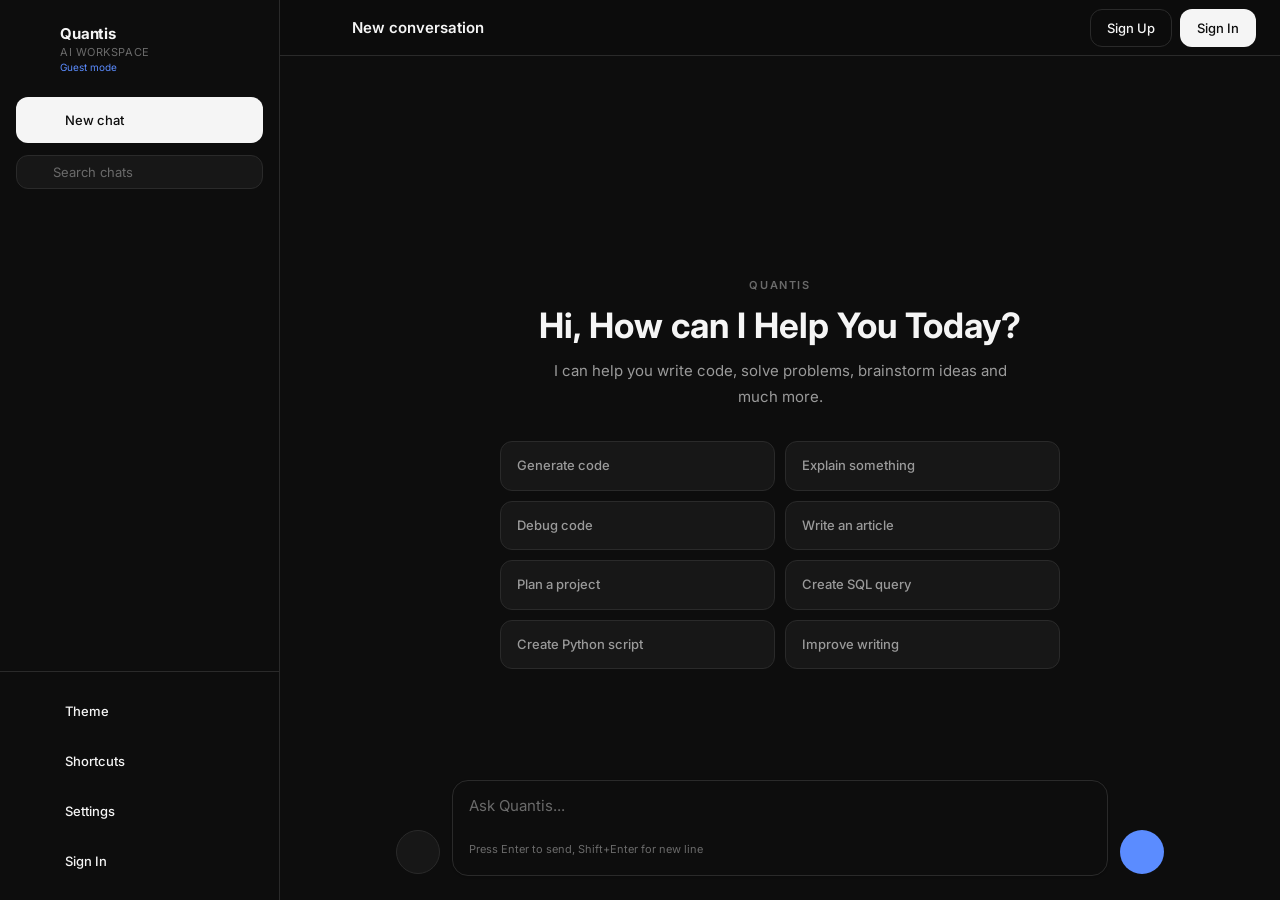
==== commit acca7daf: "antigravity" ====
--- a/index.html
+++ b/index.html
@@ -3,10 +3,10 @@
 <head>
     <meta charset="UTF-8">
     <meta name="viewport" content="width=device-width, initial-scale=1.0">
-
+    <meta name="description" content="Quantis - Premium AI Workspace">
+    <meta name="theme-color" content="#0D0D0D">
     <title>Quantis</title>
-
-    <link rel="stylesheet" href="css/icons.css">
+    <link rel="icon" type="image/svg+xml" href="assets/logos/Quantis.svg">
     <link rel="stylesheet" href="css/reset.css">
     <link rel="stylesheet" href="css/variables.css">
     <link rel="stylesheet" href="css/layout.css">
@@ -15,118 +15,345 @@
     <link rel="stylesheet" href="css/input.css">
     <link rel="stylesheet" href="css/codeblock.css">
     <link rel="stylesheet" href="css/animations.css">
+    <link rel="stylesheet" href="css/icons.css">
     <link rel="preconnect" href="https://fonts.googleapis.com">
     <link rel="preconnect" href="https://fonts.gstatic.com" crossorigin>
-    <link href="https://fonts.googleapis.com/css2?family=Inter:wght@100..900&display=swap" rel="stylesheet">
+    <link href="https://fonts.googleapis.com/css2?family=Inter:wght@300;400;500;600;700;800&display=swap" rel="stylesheet">
 </head>
 <body>
-
 <div class="app">
-
-    <aside class="sidebar">
-
-        <div class="sidebar-top">
-
-            <button id="newChatBtn" class="new-chat">
-
-                <span class="icon-holder"></span>
-
-                <span>New Chat</span>
-
-            </button>
-
-        </div>
-
-        <div class="chat-history">
-
-        </div>
-
-        <div class="sidebar-bottom">
-
-            <button id="settingsBtn" class="settings-btn">
-
-                <span class="icon-holder"></span>
-
+    <aside class="sidebar" aria-label="Sidebar">
+        <div class="sidebar-header">
+            <button id="sidebarBrand" class="sidebar-brand" aria-label="Quantis Home">
+                <span class="icon-holder logo-icon" aria-hidden="true"></span>
+                <div class="brand-text">
+                    <span class="brand-name">Quantis</span>
+                    <span class="brand-slogan">AI workspace</span>
+                    <span class="brand-meta" id="sidebarAuthHint">Guest mode</span>
+                </div>
+            </button>
+            <button id="sidebarCollapseBtn" class="icon-button sidebar-collapse" aria-label="Collapse sidebar">
+                <span class="icon-holder"></span>
+            </button>
+        </div>
+
+        <div class="sidebar-actions">
+            <button id="newChatBtn" class="button button-primary button-block">
+                <span class="icon-holder"></span>
+                <span>New chat</span>
+            </button>
+            <div class="sidebar-search">
+                <span class="icon-holder"></span>
+                <input id="chatSearch" type="search" placeholder="Search chats" aria-label="Search chats">
+            </div>
+        </div>
+
+        <div class="sidebar-list">
+            <div id="chatHistory" class="sidebar-history" aria-label="Conversation history"></div>
+        </div>
+
+        <div class="sidebar-footer">
+            <button id="themeToggleBtn" class="button button-ghost button-block" aria-label="Toggle theme">
+                <span class="icon-holder"></span>
+                <span>Theme</span>
+            </button>
+            <button id="shortcutsBtn" class="button button-ghost button-block" aria-label="Shortcuts">
+                <span class="icon-holder"></span>
+                <span>Shortcuts</span>
+            </button>
+            <button id="settingsBtn" class="button button-ghost button-block" aria-label="Open settings">
+                <span class="icon-holder"></span>
                 <span>Settings</span>
-
-                </button>
-
-            </button>
-
-        </div>
-
+            </button>
+            <button id="profileBtn" class="button button-ghost button-block" aria-label="Profile menu">
+                <span class="icon-holder"></span>
+                <span>Sign In</span>
+            </button>
+        </div>
     </aside>
-
-
-    <main class="main">
-
+    <div class="sidebar-backdrop hidden" id="sidebarBackdrop" aria-hidden="true"></div>
+
+    <main class="workspace">
         <header class="topbar">
-
-            <div class="brand-small">
-
-                <!-- Logo goes here later -->
-                <span class="brand-name">Quantis</span>
-
-            </div>
-
+            <div class="topbar-left">
+                <button id="mobileMenuBtn" class="icon-button mobile-menu-button" aria-label="Open sidebar">
+                    <span class="icon-holder"></span>
+                </button>
+                <button id="topbarBrand" class="topbar-brand" aria-label="Quantis home">
+                    <span class="icon-holder logo-icon" aria-hidden="true"></span>
+                </button>
+                <div class="topbar-title">
+                    <div class="current-chat-label">New conversation</div>
+                    <div class="current-chat-subtitle">Start with a prompt or choose a suggestion.</div>
+                    <div class="topbar-sync" id="topbarSyncNote">Sign in to sync history and sessions across devices.</div>
+                </div>
+            </div>
+            <div class="topbar-actions">
+                <button id="topbarSearchBtn" class="icon-button" aria-label="Search conversations">
+                    <span class="icon-holder"></span>
+                </button>
+                <button id="shareConversationBtn" class="button button-ghost hidden" aria-label="Share conversation">
+                    <span class="icon-holder"></span>
+                    <span>Share</span>
+                </button>
+                <button id="exportConversationBtn" class="button button-ghost hidden" aria-label="Export conversation">
+                    <span class="icon-holder"></span>
+                    <span>Export</span>
+                </button>
+                <button id="signupBtn" class="button button-outline">Sign Up</button>
+                <button id="loginBtn" class="button button-primary">Sign In</button>
+            </div>
         </header>
 
-
-        <section id="chatArea" class="chat-area new-chat">
-
-            <div id="hero" class="hero">
-
-                <div class="hero-logo">
-
-                    <!-- Your animated logo later -->
-
-                </div>
-
-                <h1>Quantis</h1>
-
-                <p>
-                    I can help with programming, writing,
-                    brainstorming, debugging, learning,
-                    and much more.
-                </p>
-
-                <div class="starter-prompts">
-
-                    <button>Generate code</button>
-
-                    <button>Explain something</button>
-
-                    <button>Brainstorm ideas</button>
-
-                    <button>Write content</button>
-
-                </div>
-
-            </div>
-
-
-            <div id="messages"></div>
-
+        <section class="chat-panel" aria-live="polite">
+            <div class="landing-state" id="landingState">
+                <div class="landing-logo">
+                    <span class="icon-holder logo-icon-large logo-animated" aria-hidden="true"></span>
+                </div>
+                <div class="landing-copy">
+                    <p class="eyebrow">Quantis</p>
+                    <h1>Hi, How can I Help You Today?</h1>
+                    <p class="subtitle">I can help you write code, solve problems, brainstorm ideas and much more.</p>
+                </div>
+                <div class="starter-prompts landing-prompts">
+                    <button class="prompt-chip animate-fade-in" style="animation-delay: 0.1s;" data-prompt="Generate code for a React login page">Generate code</button>
+                    <button class="prompt-chip animate-fade-in" style="animation-delay: 0.15s;" data-prompt="Explain the difference between async/await and promises">Explain something</button>
+                    <button class="prompt-chip animate-fade-in" style="animation-delay: 0.2s;" data-prompt="Debug this JavaScript function">Debug code</button>
+                    <button class="prompt-chip animate-fade-in" style="animation-delay: 0.25s;" data-prompt="Write an article about AI best practices">Write an article</button>
+                    <button class="prompt-chip animate-fade-in" style="animation-delay: 0.3s;" data-prompt="Plan a project for a new mobile app">Plan a project</button>
+                    <button class="prompt-chip animate-fade-in" style="animation-delay: 0.35s;" data-prompt="Create SQL query to find top users">Create SQL query</button>
+                    <button class="prompt-chip animate-fade-in" style="animation-delay: 0.4s;" data-prompt="Create Python script to scrape a website">Create Python script</button>
+                    <button class="prompt-chip animate-fade-in" style="animation-delay: 0.45s;" data-prompt="Improve writing for my email draft">Improve writing</button>
+                </div>
+            </div>
+
+            <div class="messages-container hidden" id="messagesContainer">
+                <div class="messages-inner" id="messagesInner"></div>
+                <div class="thinking-indicator hidden" id="thinkingIndicator">
+                    <div class="thinking-inner">
+                        <div class="thinking-header">
+                            <div class="thinking-avatar">
+                                <span class="icon-holder logo-icon" aria-hidden="true"></span>
+                            </div>
+                            <span class="thinking-label">Quantis is thinking</span>
+                            <div class="thinking-dots">
+                                <span></span><span></span><span></span>
+                            </div>
+                        </div>
+                        <div class="thinking-skeleton">
+                            <div class="skeleton-line loading-shimmer"></div>
+                            <div class="skeleton-line loading-shimmer"></div>
+                            <div class="skeleton-line loading-shimmer"></div>
+                        </div>
+                    </div>
+                </div>
+            </div>
+            
+            <button id="scrollToBottomBtn" class="scroll-bottom-btn" aria-label="Scroll to bottom">
+                <span class="icon-holder"></span>
+            </button>
         </section>
 
-
-        <footer id="inputArea" class="input-area centered">
-
-            <textarea
-                id="prompt"
-                placeholder="Ask Quantis..."
-                rows="1"
-            ></textarea>
-
-            <button id="send"></button>
-
+        <footer class="chat-input-panel" id="chatInputPanel">
+            <div class="chat-input-inner">
+                <button id="attachBtn" class="icon-button" aria-label="Attach file">
+                    <span class="icon-holder"></span>
+                </button>
+                <div class="input-wrapper">
+                    <div class="attached-files hidden" id="attachedFiles"></div>
+                    <textarea id="messageInput" class="message-input" role="textbox" aria-label="Ask Quantis" placeholder="Ask Quantis..." rows="1"></textarea>
+                    <div class="input-footer">
+                        <div class="input-status">Press Enter to send, Shift+Enter for new line</div>
+                        <div class="input-tools">
+                            <button id="imageBtn" class="icon-button" aria-label="Insert image"><span class="icon-holder"></span></button>
+                            <button id="voiceBtn" class="icon-button" aria-label="Voice input"><span class="icon-holder"></span></button>
+                        </div>
+                    </div>
+                </div>
+                <button id="sendBtn" class="button button-circle" aria-label="Send message">
+                    <span class="icon-holder"></span>
+                </button>
+            </div>
         </footer>
-
     </main>
-    
-</div>
-
+</div>
+
+<div class="settings-panel hidden" id="settingsPanel" aria-hidden="true">
+    <div class="settings-backdrop" id="settingsBackdrop"></div>
+    <aside class="settings-drawer" role="dialog" aria-modal="true" aria-labelledby="settingsTitle">
+        <div class="settings-header">
+            <div>
+                <p class="eyebrow">Workspace</p>
+                <h2 id="settingsTitle">Settings</h2>
+            </div>
+            <button id="closeSettings" class="icon-button" aria-label="Close settings">
+                <span class="icon-holder"></span>
+            </button>
+        </div>
+        <div class="settings-body">
+            <div class="settings-section">
+                <div class="settings-section-title-row">
+                    <div>
+                        <div class="settings-section-title">Account</div>
+                        <p class="settings-section-copy">Sign in to save sessions, sync history, and unlock profile controls.</p>
+                    </div>
+                    <span id="authStatus" class="auth-status">Signed out</span>
+                </div>
+                <div class="profile-card">
+                    <div class="profile-avatar" id="profileAvatar">Q</div>
+                    <div class="profile-details">
+                        <p class="profile-name" id="profileName">Guest</p>
+                        <p class="profile-email" id="profileEmail">Continue as a guest to keep exploring.</p>
+                    </div>
+                </div>
+                <div class="auth-actions">
+                    <button id="settingsSignInBtn" type="button" class="button button-primary">Sign In</button>
+                    <button id="settingsSignUpBtn" type="button" class="button button-outline">Create account</button>
+                </div>
+            </div>
+            
+            <div class="settings-section">
+                <div class="settings-section-title">Appearance</div>
+                
+                <div class="settings-row">
+                    <span class="settings-row-label">Theme</span>
+                    <select id="themeSelect" class="settings-select">
+                        <option value="system">System Default</option>
+                        <option value="dark">Dark</option>
+                        <option value="light">Light</option>
+                    </select>
+                </div>
+                
+                <div class="settings-row">
+                    <span class="settings-row-label">Font Size</span>
+                    <select id="fontSizeSelect" class="settings-select">
+                        <option value="14px">Small</option>
+                        <option value="16px">Medium</option>
+                        <option value="18px">Large</option>
+                    </select>
+                </div>
+                
+                <div class="settings-row">
+                    <span class="settings-row-label">UI Animations</span>
+                    <label class="switch">
+                        <input type="checkbox" id="animationsToggle" checked>
+                        <span class="slider"></span>
+                    </label>
+                </div>
+            </div>
+
+            <div class="settings-section">
+                <div class="settings-section-title">Chat Behavior</div>
+                
+                <div class="settings-row">
+                    <span class="settings-row-label">Typewriter Speed</span>
+                    <select id="typewriterSpeed" class="settings-select">
+                        <option value="fast">Fast</option>
+                        <option value="normal" selected>Normal</option>
+                        <option value="slow">Slow</option>
+                    </select>
+                </div>
+                
+                <div class="settings-section-title" style="margin-top: 12px;">System Prompt</div>
+                <p class="settings-note">Instructions appended to every conversation to guide the AI's behavior.</p>
+                <textarea id="systemPromptEditor" class="settings-textarea" placeholder="You are a helpful AI assistant..."></textarea>
+            </div>
+            
+            <div class="settings-section">
+                <div class="settings-section-title">Data & Privacy</div>
+                <button id="clearChatsBtn" type="button" class="button button-outline">Clear history</button>
+                <p class="settings-note">Reset the sidebar and start a fresh chat experience.</p>
+            </div>
+        </div>
+    </aside>
+</div>
+
+<!-- Shortcuts Modal -->
+<div class="modal-overlay hidden" id="shortcutsModal" aria-hidden="true">
+    <div class="modal-content">
+        <div class="modal-header">
+            <h3 class="modal-title">Keyboard Shortcuts</h3>
+            <button class="icon-button close-modal" aria-label="Close shortcuts">
+                <span class="icon-holder"></span>
+            </button>
+        </div>
+        <div class="modal-body">
+            <div class="settings-row">
+                <span class="settings-row-label">Search conversations</span>
+                <span class="settings-row-label" style="font-family: var(--font-mono);">Ctrl + K</span>
+            </div>
+            <div class="settings-row">
+                <span class="settings-row-label">Focus chat input</span>
+                <span class="settings-row-label" style="font-family: var(--font-mono);">Ctrl + /</span>
+            </div>
+            <div class="settings-row">
+                <span class="settings-row-label">New conversation</span>
+                <span class="settings-row-label" style="font-family: var(--font-mono);">Ctrl + Shift + C</span>
+            </div>
+            <div class="settings-row">
+                <span class="settings-row-label">Send message</span>
+                <span class="settings-row-label" style="font-family: var(--font-mono);">Enter</span>
+            </div>
+            <div class="settings-row">
+                <span class="settings-row-label">Line break</span>
+                <span class="settings-row-label" style="font-family: var(--font-mono);">Shift + Enter</span>
+            </div>
+        </div>
+    </div>
+</div>
+
+<!-- Export Modal -->
+<div class="modal-overlay hidden" id="exportModal" aria-hidden="true">
+    <div class="modal-content">
+        <div class="modal-header">
+            <h3 class="modal-title">Export Conversation</h3>
+            <button class="icon-button close-modal" aria-label="Close export">
+                <span class="icon-holder"></span>
+            </button>
+        </div>
+        <div class="modal-body">
+            <button class="button button-outline button-block" data-export-format="md">Export as Markdown (.md)</button>
+            <button class="button button-outline button-block" data-export-format="txt">Export as Text (.txt)</button>
+            <button class="button button-outline button-block" data-export-format="json">Export as JSON (.json)</button>
+            <button class="button button-outline button-block" data-export-format="html">Export as HTML (.html)</button>
+        </div>
+    </div>
+</div>
+
+<!-- Context Menu -->
+<div class="context-menu hidden" id="chatContextMenu" aria-hidden="true">
+    <button class="context-menu-item" data-action="rename">
+        <span class="icon-holder" data-icon="pencil"></span> Rename
+    </button>
+    <button class="context-menu-item" data-action="pin">
+        <span class="icon-holder" data-icon="pin"></span> <span class="pin-text">Pin Chat</span>
+    </button>
+    <button class="context-menu-item" data-action="archive">
+        <span class="icon-holder" data-icon="archive"></span> Archive
+    </button>
+    <div class="context-menu-divider"></div>
+    <button class="context-menu-item" data-action="duplicate">
+        <span class="icon-holder" data-icon="copy"></span> Duplicate
+    </button>
+    <button class="context-menu-item" data-action="share">
+        <span class="icon-holder" data-icon="share"></span> Share
+    </button>
+    <div class="context-menu-divider"></div>
+    <button class="context-menu-item danger" data-action="delete">
+        <span class="icon-holder" data-icon="trash"></span> Delete
+    </button>
+</div>
+
+<!-- Drop Overlay -->
+<div class="drop-overlay hidden" id="dropOverlay">
+    <div class="drop-overlay-content">
+        <span class="icon-holder" data-icon="upload"></span>
+        <span>Drop files to attach</span>
+    </div>
+</div>
+
+<div id="toastContainer" class="toast-container" aria-live="polite" aria-atomic="true"></div>
+<div id="modalRoot"></div>
 <script type="module" src="js/app.js"></script>
-
 </body>
-</html>+</html>
--- a/css/variables.css
+++ b/css/variables.css
@@ -102,6 +102,17 @@
     --z-overlay: 30;
     --z-modal: 40;
     --z-toast: 50;
+
+    --icon-filter: brightness(0) invert(1);
+    --icon-filter-secondary: brightness(0) invert(0.6);
+    --topbar-bg: rgba(13, 13, 13, 0.94);
+    --input-bg: rgba(13, 13, 13, 0.94);
+    --hover-overlay: rgba(255, 255, 255, 0.05);
+    --hover-overlay-strong: rgba(255, 255, 255, 0.08);
+    --message-user-bg: rgba(255, 255, 255, 0.03);
+    --message-bot-bg: transparent;
+    --scrollbar-thumb: rgba(255, 255, 255, 0.12);
+    --scrollbar-track: transparent;
 }
 
 :root[data-theme="light"] {
@@ -143,6 +154,17 @@
     --shadow-md: 0 4px 12px rgba(0, 0, 0, 0.08);
     --shadow-lg: 0 8px 24px rgba(0, 0, 0, 0.10);
     --shadow-xl: 0 16px 48px rgba(0, 0, 0, 0.12);
+
+    --icon-filter: brightness(0);
+    --icon-filter-secondary: brightness(0) saturate(0) opacity(0.5);
+    --topbar-bg: rgba(255, 255, 255, 0.94);
+    --input-bg: rgba(255, 255, 255, 0.94);
+    --hover-overlay: rgba(0, 0, 0, 0.04);
+    --hover-overlay-strong: rgba(0, 0, 0, 0.07);
+    --message-user-bg: rgba(0, 0, 0, 0.03);
+    --message-bot-bg: transparent;
+    --scrollbar-thumb: rgba(0, 0, 0, 0.15);
+    --scrollbar-track: transparent;
 }
 
 *,
--- a/css/layout.css
+++ b/css/layout.css
@@ -1,27 +1,121 @@
-body{
-
-    background:var(--bg);
-
-    color:var(--text);
-
-    font-family:"Inter",sans-serif;
-
+/* ============= BASE LAYOUT ============= */
+html, body {
+    height: 100%;
+    margin: 0;
+    padding: 0;
+    overflow: hidden;
+    background: var(--bg);
+    color: var(--text);
+    font-family: var(--font-sans);
+    font-size: var(--font-size-base);
+    -webkit-font-smoothing: antialiased;
+    -moz-osx-font-smoothing: grayscale;
 }
 
-.app{
-
-    display:flex;
-
-    height:100vh;
-
+.app {
+    display: flex;
+    height: 100vh;
+    width: 100vw;
+    overflow: hidden;
 }
 
-.main{
+.workspace {
+    flex: 1;
+    display: flex;
+    flex-direction: column;
+    min-width: 0;
+    background: var(--surface);
+    position: relative;
+}
 
-    flex:1;
+/* ============= COMMON COMPONENTS ============= */
+.hidden {
+    display: none !important;
+}
 
-    display:flex;
+/* Buttons */
+.button {
+    display: inline-flex;
+    align-items: center;
+    justify-content: center;
+    gap: 8px;
+    padding: 10px 16px;
+    border-radius: var(--radius-md);
+    font-size: var(--font-size-sm);
+    font-weight: var(--font-weight-medium);
+    cursor: pointer;
+    border: 1px solid transparent;
+    user-select: none;
+    transition: background var(--transition-fast), 
+                border-color var(--transition-fast), 
+                color var(--transition-fast),
+                transform var(--transition-fast);
+}
 
-    flex-direction:column;
+.button:active:not(:disabled) {
+    transform: scale(0.98);
+}
 
-}+.button-primary {
+    background: var(--text);
+    color: var(--text-inverse);
+}
+
+.button-primary:hover {
+    background: var(--text-secondary);
+}
+
+.button-outline {
+    background: transparent;
+    border-color: var(--border);
+    color: var(--text);
+}
+
+.button-outline:hover {
+    background: var(--panel-hover);
+    border-color: var(--border-strong);
+}
+
+.button-ghost {
+    background: transparent;
+    color: var(--text);
+}
+
+.button-ghost:hover {
+    background: var(--panel-hover);
+}
+
+.button-block {
+    width: 100%;
+    justify-content: flex-start;
+}
+
+.icon-button {
+    width: 36px;
+    height: 36px;
+    border-radius: var(--radius-sm);
+    background: transparent;
+    border: none;
+    display: flex;
+    align-items: center;
+    justify-content: center;
+    cursor: pointer;
+    color: var(--text-secondary);
+    transition: background var(--transition-fast), color var(--transition-fast);
+}
+
+.icon-button:hover {
+    background: var(--hover-overlay);
+    color: var(--text);
+}
+
+/* Utilities */
+.mobile-menu-button {
+    display: none;
+}
+
+@media (max-width: 768px) {
+    .mobile-menu-button {
+        display: flex;
+    }
+}
--- a/css/sidebar.css
+++ b/css/sidebar.css
@@ -1,109 +1,253 @@
-.sidebar{
-
-    width:280px;
-
-    background:var(--panel);
-
-    border-right:1px solid var(--border);
-
-    display:flex;
-
-    flex-direction:column;
-
-}
-
-.sidebar-top{
-
-    padding:18px;
-
-}
-
-.new-chat{
-
-    width:100%;
-
-    height:52px;
-
-    display:flex;
-
-    align-items:center;
-
-    justify-content:center;
-
-    gap:10px;
-
-    background:transparent;
-
-    color:var(--text);
-
-    border:1px solid var(--border);
-
-    border-radius:14px;
-
-    cursor:pointer;
-
-    transition:.2s;
-
-    font-size:16px;
-
-    font-weight:500;
-
-}
-
-.new-chat:hover{
-
-    background:var(--panel-light);
-
-}
-
-.chat-history{
-
-    flex:1;
-
-    padding:18px;
-
-    overflow:auto;
-
-}
-
-.sidebar-bottom{
-
-    padding:18px;
-
-}
-
-.settings-btn{
-
-    width:100%;
-
-    height:48px;
-
-    display:flex;
-
-    align-items:center;
-
-    justify-content:center;
-
-    gap:10px;
-
-    background:none;
-
-    border:none;
-
-    color:var(--text-secondary);
-
-    cursor:pointer;
-
-    border-radius:12px;
-
-    transition:.2s;
-
-}
-
-.settings-btn:hover{
-
-    background:var(--panel-light);
-
-    color:var(--text);
-
-}+/* ============= SIDEBAR ============= */
+.sidebar {
+    width: var(--sidebar-width);
+    background: var(--bg);
+    border-right: 1px solid var(--border);
+    display: flex;
+    flex-direction: column;
+    height: 100vh;
+    flex-shrink: 0;
+    transition: transform var(--transition-base), width var(--transition-base);
+    position: relative;
+    z-index: var(--z-sticky);
+}
+
+.sidebar-collapsed .sidebar {
+    width: var(--sidebar-collapsed);
+    transform: translateX(-100%);
+    border-right: none;
+}
+
+.sidebar-header {
+    padding: 16px;
+    display: flex;
+    align-items: center;
+    justify-content: space-between;
+}
+
+.sidebar-brand {
+    display: flex;
+    align-items: center;
+    gap: 12px;
+    background: transparent;
+    border: none;
+    padding: 8px;
+    border-radius: var(--radius-sm);
+    cursor: pointer;
+    text-align: left;
+    transition: background var(--transition-fast);
+}
+
+.sidebar-brand:hover {
+    background: var(--hover-overlay);
+}
+
+.brand-text {
+    display: flex;
+    flex-direction: column;
+}
+
+.brand-name {
+    font-weight: var(--font-weight-bold);
+    color: var(--text);
+    font-size: var(--font-size-md);
+    letter-spacing: -0.01em;
+}
+
+.brand-slogan {
+    font-size: var(--font-size-xs);
+    color: var(--text-tertiary);
+    text-transform: uppercase;
+    letter-spacing: 0.05em;
+    margin-top: 2px;
+}
+
+.brand-meta {
+    font-size: 10px;
+    color: var(--accent);
+    margin-top: 2px;
+}
+
+.sidebar-actions {
+    padding: 0 16px 16px;
+    display: flex;
+    flex-direction: column;
+    gap: 12px;
+}
+
+.sidebar-search {
+    position: relative;
+    display: flex;
+    align-items: center;
+}
+
+.sidebar-search .icon-holder {
+    position: absolute;
+    left: 12px;
+    color: var(--text-tertiary);
+    pointer-events: none;
+    width: 16px;
+    height: 16px;
+}
+
+.sidebar-search input {
+    width: 100%;
+    background: var(--panel);
+    border: 1px solid var(--border);
+    color: var(--text);
+    padding: 8px 12px 8px 36px;
+    border-radius: var(--radius-md);
+    font-size: var(--font-size-sm);
+    outline: none;
+    transition: border-color var(--transition-fast), background var(--transition-fast);
+}
+
+.sidebar-search input:focus {
+    border-color: var(--border-strong);
+    background: var(--surface);
+}
+
+.sidebar-search input::placeholder {
+    color: var(--text-tertiary);
+}
+
+/* History List */
+.sidebar-list {
+    flex: 1;
+    overflow-y: auto;
+    padding: 0 12px;
+}
+
+.sidebar-list::-webkit-scrollbar {
+    width: 4px;
+}
+
+.sidebar-list::-webkit-scrollbar-track {
+    background: transparent;
+}
+
+.sidebar-list::-webkit-scrollbar-thumb {
+    background: var(--scrollbar-thumb);
+    border-radius: 2px;
+}
+
+.history-group {
+    margin-bottom: 16px;
+}
+
+.history-label {
+    font-size: var(--font-size-xs);
+    font-weight: var(--font-weight-semibold);
+    color: var(--text-tertiary);
+    padding: 8px 12px;
+    text-transform: uppercase;
+    letter-spacing: 0.05em;
+}
+
+.history-item {
+    display: flex;
+    align-items: center;
+    gap: 10px;
+    padding: 10px 12px;
+    background: transparent;
+    border: none;
+    border-radius: var(--radius-sm);
+    color: var(--text-secondary);
+    font-size: var(--font-size-sm);
+    cursor: pointer;
+    width: 100%;
+    text-align: left;
+    transition: background var(--transition-fast), color var(--transition-fast);
+    position: relative;
+}
+
+.history-item:hover {
+    background: var(--hover-overlay);
+    color: var(--text);
+}
+
+.history-item.active {
+    background: var(--hover-overlay-strong);
+    color: var(--text);
+    font-weight: var(--font-weight-medium);
+}
+
+.history-item .icon-holder {
+    width: 16px;
+    height: 16px;
+    flex-shrink: 0;
+}
+
+.history-item .item-title {
+    flex: 1;
+    white-space: nowrap;
+    overflow: hidden;
+    text-overflow: ellipsis;
+}
+
+.history-item-actions {
+    display: none;
+    align-items: center;
+    gap: 4px;
+}
+
+.history-item:hover .history-item-actions {
+    display: flex;
+}
+
+.history-action-btn {
+    width: 24px;
+    height: 24px;
+    background: transparent;
+    border: none;
+    border-radius: 4px;
+    color: var(--text-tertiary);
+    display: flex;
+    align-items: center;
+    justify-content: center;
+    cursor: pointer;
+}
+
+.history-action-btn:hover {
+    color: var(--text);
+    background: rgba(255,255,255,0.1);
+}
+
+.sidebar-footer {
+    padding: 16px;
+    border-top: 1px solid var(--border);
+    display: flex;
+    flex-direction: column;
+    gap: 4px;
+}
+
+/* Mobile Sidebar Backdrop */
+.sidebar-backdrop {
+    position: fixed;
+    inset: 0;
+    background: rgba(0, 0, 0, 0.5);
+    z-index: 40;
+    opacity: 1;
+    transition: opacity var(--transition-base);
+}
+
+.sidebar-backdrop.hidden {
+    opacity: 0;
+    pointer-events: none;
+}
+
+/* Mobile behavior */
+@media (max-width: 768px) {
+    .sidebar {
+        position: fixed;
+        left: 0;
+        top: 0;
+        bottom: 0;
+        z-index: 50;
+        transform: translateX(-100%);
+    }
+
+    .sidebar-mobile-open .sidebar {
+        transform: translateX(0);
+    }
+}
--- a/css/chat.css
+++ b/css/chat.css
@@ -1,71 +1,949 @@
-.topbar{
-
-    height:72px;
-
-    border-bottom:1px solid var(--border);
-
-    display:flex;
-
-    align-items:center;
-
-    padding:0 40px;
-
-}
-
-.brand-name{
-
-    font-size:28px;
-
-    font-weight:700;
-
-}
-
-.chat-area{
-
-    flex:1;
-
-    overflow-y:auto;
-
-    display:flex;
-
-    flex-direction:column;
-
-    align-items:center;
-
-}
-
-.hero{
-
-    margin:auto;
-
-    max-width:700px;
-
-    text-align:center;
-
-    display:flex;
-
-    flex-direction:column;
-
-    gap:22px;
-
-    transition:.35s;
-
-}
-
-.hero h1{
-
-    font-size:64px;
-
-    font-weight:800;
-
-}
-
-.hero p{
-
-    color:var(--text-secondary);
-
-    font-size:18px;
-
-    line-height:1.7;
-
-}+/* ============= TOPBAR ============= */
+.topbar {
+    min-height: 56px;
+    border-bottom: 1px solid var(--border);
+    display: flex;
+    align-items: center;
+    justify-content: space-between;
+    gap: 16px;
+    padding: 0 24px;
+    background: var(--topbar-bg);
+    backdrop-filter: blur(16px);
+    -webkit-backdrop-filter: blur(16px);
+    position: sticky;
+    top: 0;
+    z-index: var(--z-sticky);
+}
+
+.topbar-left {
+    display: flex;
+    align-items: center;
+    gap: 12px;
+    min-width: 0;
+    flex: 1;
+}
+
+.topbar-actions {
+    display: flex;
+    align-items: center;
+    gap: 8px;
+    flex-shrink: 0;
+}
+
+.current-chat-label {
+    font-size: var(--font-size-md);
+    font-weight: var(--font-weight-semibold);
+    color: var(--text);
+    white-space: nowrap;
+    overflow: hidden;
+    text-overflow: ellipsis;
+}
+
+.current-chat-subtitle {
+    font-size: var(--font-size-sm);
+    color: var(--text-secondary);
+    display: none;
+}
+
+.topbar-sync {
+    font-size: var(--font-size-xs);
+    color: var(--text-tertiary);
+    display: none;
+}
+
+.topbar-brand {
+    width: 36px;
+    height: 36px;
+    border-radius: var(--radius-sm);
+    background: transparent;
+    display: flex;
+    align-items: center;
+    justify-content: center;
+    border: none;
+    cursor: pointer;
+    flex-shrink: 0;
+}
+
+/* ============= CHAT PANEL ============= */
+.chat-panel {
+    flex: 1;
+    min-height: 0;
+    display: flex;
+    flex-direction: column;
+    overflow: hidden;
+    position: relative;
+}
+
+/* ============= LANDING STATE ============= */
+.landing-state {
+    flex: 1;
+    display: flex;
+    flex-direction: column;
+    align-items: center;
+    justify-content: center;
+    gap: 32px;
+    padding: 40px 24px;
+    max-width: 680px;
+    margin: 0 auto;
+    width: 100%;
+}
+
+.landing-logo {
+    width: 80px;
+    height: 80px;
+    display: flex;
+    align-items: center;
+    justify-content: center;
+}
+
+.landing-copy {
+    text-align: center;
+    display: flex;
+    flex-direction: column;
+    gap: 12px;
+}
+
+.eyebrow {
+    margin: 0;
+    letter-spacing: 0.15em;
+    text-transform: uppercase;
+    color: var(--text-tertiary);
+    font-size: var(--font-size-xs);
+    font-weight: var(--font-weight-semibold);
+}
+
+.landing-copy h1 {
+    margin: 0;
+    font-size: clamp(1.75rem, 3.5vw, 2.5rem);
+    font-weight: var(--font-weight-bold);
+    line-height: var(--line-height-tight);
+    color: var(--text);
+}
+
+.subtitle {
+    margin: 0;
+    color: var(--text-secondary);
+    font-size: var(--font-size-md);
+    line-height: var(--line-height-relaxed);
+    max-width: 480px;
+    margin-inline: auto;
+}
+
+.landing-prompts {
+    display: grid;
+    grid-template-columns: repeat(2, 1fr);
+    gap: 10px;
+    width: 100%;
+    max-width: 560px;
+}
+
+.prompt-chip {
+    border: 1px solid var(--border);
+    border-radius: var(--radius-md);
+    padding: 14px 16px;
+    background: var(--panel);
+    color: var(--text-secondary);
+    cursor: pointer;
+    font-size: var(--font-size-sm);
+    font-weight: var(--font-weight-medium);
+    text-align: left;
+    transition: background var(--transition-fast), border-color var(--transition-fast), color var(--transition-fast);
+    line-height: var(--line-height-normal);
+}
+
+.prompt-chip:hover {
+    background: var(--panel-hover);
+    border-color: var(--border-strong);
+    color: var(--text);
+}
+
+/* ============= MESSAGES ============= */
+.messages-container {
+    flex: 1;
+    overflow-y: auto;
+    scroll-behavior: smooth;
+    padding: 0;
+}
+
+.messages-container::-webkit-scrollbar {
+    width: 6px;
+}
+
+.messages-container::-webkit-scrollbar-track {
+    background: var(--scrollbar-track);
+}
+
+.messages-container::-webkit-scrollbar-thumb {
+    background: var(--scrollbar-thumb);
+    border-radius: 3px;
+}
+
+.messages-inner {
+    display: flex;
+    flex-direction: column;
+}
+
+.message-row {
+    width: 100%;
+    padding: 24px 0;
+    position: relative;
+    border-bottom: 1px solid var(--border-subtle);
+}
+
+.message-row:last-child {
+    border-bottom: none;
+}
+
+.message-inner {
+    max-width: var(--chat-max-width);
+    margin: 0 auto;
+    padding: 0 24px;
+    display: flex;
+    flex-direction: column;
+    gap: 12px;
+}
+
+.message-row.user {
+    background: var(--message-user-bg);
+}
+
+.message-row.assistant {
+    background: var(--message-bot-bg);
+}
+
+.message-meta {
+    display: flex;
+    align-items: center;
+    gap: 10px;
+}
+
+.message-avatar {
+    width: 28px;
+    height: 28px;
+    border-radius: 50%;
+    background: var(--panel-hover);
+    border: 1px solid var(--border);
+    display: flex;
+    align-items: center;
+    justify-content: center;
+    flex-shrink: 0;
+}
+
+.message-avatar .icon-holder {
+    width: 16px;
+    height: 16px;
+}
+
+.message-sender {
+    font-size: var(--font-size-sm);
+    font-weight: var(--font-weight-semibold);
+    color: var(--text);
+}
+
+.message-timestamp {
+    font-size: var(--font-size-xs);
+    color: var(--text-tertiary);
+    margin-left: auto;
+}
+
+.message-body {
+    font-size: var(--font-size-md);
+    line-height: var(--line-height-relaxed);
+    color: var(--text);
+    word-break: break-word;
+    overflow-wrap: break-word;
+}
+
+.message-body p { margin: 0 0 12px; }
+.message-body p:last-child { margin-bottom: 0; }
+.message-body strong { font-weight: var(--font-weight-semibold); }
+.message-body em { font-style: italic; }
+.message-body a { color: var(--accent); text-decoration: none; }
+.message-body a:hover { text-decoration: underline; }
+
+.message-body ul,
+.message-body ol {
+    margin: 0 0 12px;
+    padding-left: 24px;
+}
+
+.message-body li {
+    margin-bottom: 4px;
+    line-height: var(--line-height-relaxed);
+}
+
+.message-body blockquote {
+    margin: 0 0 12px;
+    padding: 8px 16px;
+    border-left: 3px solid var(--border-strong);
+    color: var(--text-secondary);
+    background: var(--hover-overlay);
+    border-radius: 0 var(--radius-sm) var(--radius-sm) 0;
+}
+
+.message-body hr {
+    border: none;
+    border-top: 1px solid var(--border);
+    margin: 16px 0;
+}
+
+.message-body h1,
+.message-body h2,
+.message-body h3,
+.message-body h4 {
+    margin: 20px 0 8px;
+    line-height: var(--line-height-tight);
+}
+.message-body h1 { font-size: var(--font-size-xl); }
+.message-body h2 { font-size: var(--font-size-lg); }
+.message-body h3 { font-size: var(--font-size-md); }
+
+.message-body table {
+    width: 100%;
+    border-collapse: collapse;
+    margin: 12px 0;
+    font-size: var(--font-size-sm);
+}
+
+.message-body th,
+.message-body td {
+    padding: 8px 12px;
+    border: 1px solid var(--border);
+    text-align: left;
+}
+
+.message-body th {
+    background: var(--panel-hover);
+    font-weight: var(--font-weight-semibold);
+}
+
+.message-body code:not(pre code) {
+    display: inline;
+    background: var(--hover-overlay-strong);
+    color: var(--text);
+    border-radius: 4px;
+    padding: 2px 6px;
+    font-family: var(--font-mono);
+    font-size: 0.875em;
+}
+
+.message-body .task-list-item {
+    list-style: none;
+    margin-left: -20px;
+}
+
+.message-body .task-list-item input[type="checkbox"] {
+    margin-right: 8px;
+}
+
+/* Message Actions Toolbar */
+.message-actions {
+    display: flex;
+    align-items: center;
+    gap: 2px;
+    padding-top: 4px;
+    opacity: 0;
+    transition: opacity var(--transition-fast);
+}
+
+.message-row:hover .message-actions {
+    opacity: 1;
+}
+
+.message-action-btn {
+    width: 32px;
+    height: 32px;
+    border: none;
+    border-radius: var(--radius-sm);
+    background: transparent;
+    color: var(--text-secondary);
+    display: flex;
+    align-items: center;
+    justify-content: center;
+    cursor: pointer;
+    transition: background var(--transition-fast), color var(--transition-fast);
+}
+
+.message-action-btn .icon-holder {
+    width: 16px;
+    height: 16px;
+}
+
+.message-action-btn:hover {
+    background: var(--hover-overlay-strong);
+    color: var(--text);
+}
+
+.message-action-btn.active {
+    color: var(--accent);
+}
+
+/* ============= THINKING INDICATOR ============= */
+.thinking-indicator {
+    padding: 24px 0;
+}
+
+.thinking-inner {
+    max-width: var(--chat-max-width);
+    margin: 0 auto;
+    padding: 0 24px;
+    display: flex;
+    flex-direction: column;
+    gap: 12px;
+}
+
+.thinking-header {
+    display: flex;
+    align-items: center;
+    gap: 10px;
+}
+
+.thinking-avatar {
+    width: 28px;
+    height: 28px;
+    border-radius: 50%;
+    background: var(--panel-hover);
+    border: 1px solid var(--border);
+    display: flex;
+    align-items: center;
+    justify-content: center;
+}
+
+.thinking-avatar .icon-holder {
+    width: 16px;
+    height: 16px;
+    animation: logoPulse 1.5s ease-in-out infinite;
+}
+
+.thinking-label {
+    font-size: var(--font-size-sm);
+    color: var(--text-secondary);
+    font-weight: var(--font-weight-medium);
+}
+
+.thinking-dots {
+    display: flex;
+    gap: 4px;
+    align-items: center;
+    margin-left: 8px;
+}
+
+.thinking-dots span {
+    width: 5px;
+    height: 5px;
+    border-radius: 50%;
+    background: var(--text-tertiary);
+    animation: dotPulse 1.4s ease-in-out infinite;
+}
+
+.thinking-dots span:nth-child(2) { animation-delay: 0.2s; }
+.thinking-dots span:nth-child(3) { animation-delay: 0.4s; }
+
+.thinking-skeleton {
+    display: flex;
+    flex-direction: column;
+    gap: 8px;
+    padding-left: 38px;
+}
+
+.skeleton-line {
+    height: 14px;
+    border-radius: 4px;
+}
+
+.skeleton-line:nth-child(1) { width: 75%; }
+.skeleton-line:nth-child(2) { width: 90%; }
+.skeleton-line:nth-child(3) { width: 60%; }
+
+/* ============= CONTEXT MENU ============= */
+.context-menu {
+    position: fixed;
+    background: var(--panel);
+    border: 1px solid var(--border);
+    border-radius: var(--radius-md);
+    padding: 4px;
+    min-width: 180px;
+    box-shadow: var(--shadow-lg);
+    z-index: var(--z-dropdown);
+    animation: scaleIn 0.15s ease;
+}
+
+.context-menu-item {
+    display: flex;
+    align-items: center;
+    gap: 10px;
+    width: 100%;
+    padding: 8px 12px;
+    border: none;
+    border-radius: var(--radius-sm);
+    background: transparent;
+    color: var(--text);
+    font-size: var(--font-size-sm);
+    cursor: pointer;
+    text-align: left;
+    transition: background var(--transition-fast);
+}
+
+.context-menu-item .icon-holder {
+    width: 16px;
+    height: 16px;
+}
+
+.context-menu-item:hover {
+    background: var(--hover-overlay-strong);
+}
+
+.context-menu-item.danger {
+    color: var(--error);
+}
+
+.context-menu-divider {
+    height: 1px;
+    background: var(--border);
+    margin: 4px 0;
+}
+
+/* ============= SCROLL TO BOTTOM FAB ============= */
+.scroll-bottom-btn {
+    position: absolute;
+    bottom: 16px;
+    left: 50%;
+    transform: translateX(-50%);
+    width: 36px;
+    height: 36px;
+    border-radius: 50%;
+    background: var(--panel);
+    border: 1px solid var(--border);
+    color: var(--text);
+    display: flex;
+    align-items: center;
+    justify-content: center;
+    cursor: pointer;
+    box-shadow: var(--shadow-md);
+    z-index: var(--z-base);
+    transition: opacity var(--transition-fast), transform var(--transition-fast);
+    opacity: 0;
+    pointer-events: none;
+}
+
+.scroll-bottom-btn .icon-holder {
+    width: 18px;
+    height: 18px;
+}
+
+.scroll-bottom-btn.visible {
+    opacity: 1;
+    pointer-events: auto;
+}
+
+.scroll-bottom-btn:hover {
+    background: var(--panel-hover);
+}
+
+/* ============= SETTINGS PANEL ============= */
+.settings-panel {
+    position: fixed;
+    inset: 0;
+    z-index: var(--z-modal);
+    display: flex;
+    align-items: stretch;
+    justify-content: flex-end;
+    pointer-events: none;
+}
+
+.settings-backdrop {
+    position: absolute;
+    inset: 0;
+    background: rgba(0, 0, 0, 0.5);
+    opacity: 0;
+    transition: opacity var(--transition-base);
+    pointer-events: none;
+}
+
+.settings-drawer {
+    position: relative;
+    width: 100%;
+    max-width: 400px;
+    background: var(--surface);
+    box-shadow: var(--shadow-xl);
+    display: flex;
+    flex-direction: column;
+    transform: translateX(100%);
+    transition: transform var(--transition-spring);
+    pointer-events: auto;
+}
+
+.settings-panel:not(.hidden) .settings-backdrop {
+    opacity: 1;
+    pointer-events: auto;
+}
+
+.settings-panel:not(.hidden) .settings-drawer {
+    transform: translateX(0);
+}
+
+.settings-header {
+    padding: 24px;
+    border-bottom: 1px solid var(--border);
+    display: flex;
+    align-items: flex-start;
+    justify-content: space-between;
+}
+
+.settings-header h2 {
+    margin: 4px 0 0;
+    font-size: var(--font-size-xl);
+    font-weight: var(--font-weight-bold);
+    color: var(--text);
+}
+
+.settings-body {
+    flex: 1;
+    overflow-y: auto;
+    padding: 24px;
+    display: flex;
+    flex-direction: column;
+    gap: 32px;
+}
+
+.settings-section-title-row {
+    display: flex;
+    align-items: baseline;
+    justify-content: space-between;
+    margin-bottom: 12px;
+}
+
+.settings-section-title {
+    font-size: var(--font-size-sm);
+    font-weight: var(--font-weight-semibold);
+    color: var(--text);
+    text-transform: uppercase;
+    letter-spacing: 0.05em;
+    margin-bottom: 12px;
+}
+
+.settings-section-copy {
+    font-size: var(--font-size-sm);
+    color: var(--text-secondary);
+    line-height: var(--line-height-relaxed);
+    margin: 0 0 16px;
+}
+
+.auth-status {
+    font-size: var(--font-size-xs);
+    font-weight: var(--font-weight-medium);
+    padding: 4px 8px;
+    border-radius: var(--radius-full);
+    background: var(--panel-hover);
+    color: var(--text-secondary);
+}
+
+.profile-card {
+    display: flex;
+    align-items: center;
+    gap: 16px;
+    padding: 16px;
+    background: var(--panel);
+    border: 1px solid var(--border);
+    border-radius: var(--radius-md);
+    margin-bottom: 16px;
+}
+
+.profile-avatar {
+    width: 48px;
+    height: 48px;
+    border-radius: 50%;
+    background: var(--accent);
+    color: var(--text-inverse);
+    display: flex;
+    align-items: center;
+    justify-content: center;
+    font-size: var(--font-size-xl);
+    font-weight: var(--font-weight-bold);
+}
+
+.profile-details {
+    flex: 1;
+    min-width: 0;
+}
+
+.profile-name {
+    margin: 0;
+    font-weight: var(--font-weight-semibold);
+    color: var(--text);
+}
+
+.profile-email {
+    margin: 2px 0 0;
+    font-size: var(--font-size-sm);
+    color: var(--text-secondary);
+    white-space: nowrap;
+    overflow: hidden;
+    text-overflow: ellipsis;
+}
+
+.auth-actions {
+    display: grid;
+    grid-template-columns: 1fr 1fr;
+    gap: 12px;
+}
+
+.settings-rows {
+    display: grid;
+    grid-template-columns: 1fr 1fr;
+    gap: 12px;
+}
+
+.settings-row {
+    display: flex;
+    align-items: center;
+    justify-content: space-between;
+    padding: 12px 0;
+    border-bottom: 1px solid var(--border-subtle);
+}
+
+.settings-row:last-child {
+    border-bottom: none;
+}
+
+.settings-row-label {
+    font-size: var(--font-size-sm);
+    color: var(--text);
+}
+
+.settings-select {
+    background: var(--panel);
+    border: 1px solid var(--border);
+    color: var(--text);
+    padding: 6px 12px;
+    border-radius: var(--radius-sm);
+    font-size: var(--font-size-sm);
+    outline: none;
+    cursor: pointer;
+}
+
+.settings-select:focus {
+    border-color: var(--accent);
+}
+
+.settings-textarea {
+    width: 100%;
+    background: var(--panel);
+    border: 1px solid var(--border);
+    color: var(--text);
+    padding: 12px;
+    border-radius: var(--radius-md);
+    font-size: var(--font-size-sm);
+    font-family: var(--font-sans);
+    resize: vertical;
+    min-height: 80px;
+    outline: none;
+}
+
+.settings-textarea:focus {
+    border-color: var(--accent);
+}
+
+.switch {
+    position: relative;
+    display: inline-block;
+    width: 44px;
+    height: 24px;
+}
+.switch input { opacity: 0; width: 0; height: 0; }
+.slider {
+    position: absolute;
+    cursor: pointer;
+    top: 0; left: 0; right: 0; bottom: 0;
+    background-color: var(--border-strong);
+    transition: .3s;
+    border-radius: 24px;
+}
+.slider:before {
+    position: absolute;
+    content: "";
+    height: 18px;
+    width: 18px;
+    left: 3px;
+    bottom: 3px;
+    background-color: white;
+    transition: .3s;
+    border-radius: 50%;
+}
+input:checked + .slider {
+    background-color: var(--accent);
+}
+input:checked + .slider:before {
+    transform: translateX(20px);
+}
+
+.settings-pill-group {
+    display: flex;
+    background: var(--panel);
+    border-radius: var(--radius-md);
+    padding: 4px;
+    border: 1px solid var(--border);
+}
+
+.settings-pill-group .mode-btn {
+    flex: 1;
+    border-radius: var(--radius-sm);
+}
+
+.settings-pill-group .mode-btn.active {
+    background: var(--surface);
+    color: var(--text);
+    box-shadow: var(--shadow-sm);
+}
+
+.settings-note {
+    font-size: var(--font-size-xs);
+    color: var(--text-tertiary);
+    margin: 8px 0 0;
+}
+
+/* ============= MODALS ============= */
+.modal-overlay {
+    position: fixed;
+    inset: 0;
+    background: rgba(0, 0, 0, 0.5);
+    z-index: var(--z-modal);
+    display: flex;
+    align-items: center;
+    justify-content: center;
+    padding: 24px;
+    opacity: 1;
+    transition: opacity var(--transition-fast);
+}
+
+.modal-overlay.hidden {
+    opacity: 0;
+    pointer-events: none;
+}
+
+.modal-content {
+    background: var(--surface);
+    border: 1px solid var(--border);
+    border-radius: var(--radius-lg);
+    width: 100%;
+    max-width: 400px;
+    box-shadow: var(--shadow-xl);
+    transform: scale(1);
+    transition: transform var(--transition-fast);
+}
+
+.modal-overlay.hidden .modal-content {
+    transform: scale(0.95);
+}
+
+.modal-header {
+    padding: 20px 24px;
+    border-bottom: 1px solid var(--border);
+    display: flex;
+    align-items: center;
+    justify-content: space-between;
+}
+
+.modal-title {
+    margin: 0;
+    font-size: var(--font-size-lg);
+    font-weight: var(--font-weight-semibold);
+}
+
+.modal-body {
+    padding: 24px;
+    display: flex;
+    flex-direction: column;
+    gap: 16px;
+}
+
+/* ============= FILE DROP ============= */
+.drop-overlay {
+    position: fixed;
+    inset: 0;
+    background: rgba(13, 13, 13, 0.8);
+    backdrop-filter: blur(8px);
+    z-index: var(--z-overlay);
+    display: flex;
+    align-items: center;
+    justify-content: center;
+    opacity: 1;
+    transition: opacity 0.2s ease;
+}
+
+.drop-overlay.hidden {
+    opacity: 0;
+    pointer-events: none;
+}
+
+.drop-overlay-content {
+    background: var(--panel);
+    border: 2px dashed var(--accent);
+    border-radius: var(--radius-lg);
+    padding: 48px;
+    display: flex;
+    flex-direction: column;
+    align-items: center;
+    gap: 16px;
+    color: var(--text);
+    font-size: var(--font-size-xl);
+    font-weight: var(--font-weight-medium);
+}
+
+.drop-overlay-content .icon-holder {
+    width: 48px;
+    height: 48px;
+    color: var(--accent);
+}
+
+/* ============= TOASTS ============= */
+.toast-container {
+    position: fixed;
+    bottom: 24px;
+    left: 50%;
+    transform: translateX(-50%);
+    z-index: var(--z-toast);
+    display: flex;
+    flex-direction: column;
+    gap: 8px;
+    pointer-events: none;
+}
+
+.toast {
+    background: var(--panel);
+    border: 1px solid var(--border);
+    color: var(--text);
+    padding: 12px 24px;
+    border-radius: var(--radius-full);
+    font-size: var(--font-size-sm);
+    font-weight: var(--font-weight-medium);
+    box-shadow: var(--shadow-lg);
+    animation: slideUp 0.3s ease, fadeIn 0.3s ease;
+}
+
+/* ============= RESPONSIVE ============= */
+@media (max-width: 768px) {
+    .topbar {
+        padding: 0 16px;
+    }
+    
+    .messages-container {
+        padding: 0;
+    }
+    
+    .message-inner, .thinking-inner {
+        padding: 0 16px;
+    }
+
+    .landing-state {
+        padding: 24px 16px;
+    }
+    
+    .landing-copy h1 {
+        font-size: 1.5rem;
+    }
+    
+    .landing-prompts {
+        grid-template-columns: 1fr;
+    }
+}
--- a/css/input.css
+++ b/css/input.css
@@ -1,73 +1,177 @@
-.input-area{
-
-    display:flex;
-
-    gap:14px;
-
-    width:100%;
-
-    max-width:950px;
-
-    margin:0 auto;
-
-    padding:28px;
-
-    transition:.35s ease;
-
+/* ============= CHAT INPUT PANEL ============= */
+.chat-input-panel {
+    padding: 0 24px 24px;
+    background: transparent;
+    position: relative;
+    z-index: var(--z-sticky);
 }
 
-.input-area.centered{
-
-    margin-top:auto;
-
-    margin-bottom:50px;
-
+.chat-input-inner {
+    max-width: var(--input-max-width);
+    margin: 0 auto;
+    position: relative;
+    display: flex;
+    align-items: flex-end;
+    gap: 12px;
 }
 
-textarea{
-
-    flex:1;
-
-    resize:none;
-
-    border:none;
-
-    outline:none;
-
-    background:var(--panel);
-
-    color:white;
-
-    border-radius:18px;
-
-    padding:18px 22px;
-
-    font-size:16px;
-
-    border:1px solid var(--border);
-
+#attachBtn {
+    width: 44px;
+    height: 44px;
+    border-radius: 50%;
+    background: var(--panel);
+    border: 1px solid var(--border);
+    flex-shrink: 0;
+    margin-bottom: 2px;
 }
 
-textarea:focus{
-
-    border-color:var(--accent);
-
+#attachBtn:hover {
+    background: var(--panel-hover);
 }
 
-#send{
+.input-wrapper {
+    flex: 1;
+    background: var(--input-bg);
+    border: 1px solid var(--border);
+    border-radius: var(--radius-lg);
+    box-shadow: var(--shadow-sm);
+    display: flex;
+    flex-direction: column;
+    min-height: 52px;
+    position: relative;
+    transition: border-color var(--transition-fast), box-shadow var(--transition-fast);
+}
 
-    width:60px;
+.input-wrapper:focus-within {
+    border-color: var(--border-strong);
+    box-shadow: var(--shadow-md);
+}
 
-    border:none;
+.message-input {
+    width: 100%;
+    min-height: 24px;
+    max-height: 200px;
+    padding: 14px 16px;
+    background: transparent;
+    border: none;
+    color: var(--text);
+    font-size: var(--font-size-md);
+    line-height: var(--line-height-normal);
+    font-family: var(--font-sans);
+    resize: none;
+    outline: none;
+}
 
-    border-radius:18px;
+.message-input::placeholder {
+    color: var(--text-tertiary);
+}
 
-    background:var(--accent);
+.input-footer {
+    display: flex;
+    align-items: center;
+    justify-content: space-between;
+    padding: 4px 16px 12px;
+}
 
-    color:white;
+.input-status {
+    font-size: var(--font-size-xs);
+    color: var(--text-tertiary);
+    user-select: none;
+}
 
-    font-size:22px;
+.input-tools {
+    display: flex;
+    align-items: center;
+    gap: 4px;
+}
 
-    cursor:pointer;
+.input-tools .icon-button {
+    width: 28px;
+    height: 28px;
+    border-radius: var(--radius-sm);
+}
 
-}+#sendBtn {
+    width: 44px;
+    height: 44px;
+    flex-shrink: 0;
+    margin-bottom: 2px;
+    background: var(--accent);
+    color: var(--text-inverse);
+    border: none;
+    border-radius: 50%;
+    display: flex;
+    align-items: center;
+    justify-content: center;
+    cursor: pointer;
+    transition: transform var(--transition-fast), background var(--transition-fast);
+}
+
+#sendBtn:hover:not(:disabled) {
+    background: var(--accent-hover);
+    transform: scale(1.05);
+}
+
+#sendBtn:disabled {
+    background: var(--panel-hover);
+    color: var(--text-secondary);
+    cursor: not-allowed;
+    transform: none;
+}
+
+#sendBtn:disabled .icon {
+    filter: var(--icon-filter-secondary) !important;
+}
+
+#sendBtn .icon {
+    filter: brightness(0) invert(1) !important;
+}
+
+/* Attached Files Indicator */
+.attached-files {
+    display: flex;
+    flex-wrap: wrap;
+    gap: 8px;
+    padding: 12px 16px 0;
+}
+
+.attached-file-chip {
+    display: flex;
+    align-items: center;
+    gap: 8px;
+    padding: 6px 10px;
+    background: var(--panel);
+    border: 1px solid var(--border);
+    border-radius: var(--radius-sm);
+    font-size: var(--font-size-xs);
+    color: var(--text);
+}
+
+.attached-file-chip .remove-file {
+    background: transparent;
+    border: none;
+    color: var(--text-secondary);
+    cursor: pointer;
+    padding: 0;
+    display: flex;
+    align-items: center;
+    justify-content: center;
+}
+
+.attached-file-chip .remove-file:hover {
+    color: var(--error);
+}
+
+.attached-file-chip .remove-file .icon-holder {
+    width: 14px;
+    height: 14px;
+}
+
+@media (max-width: 768px) {
+    .chat-input-panel {
+        padding: 0 16px 16px;
+    }
+    .input-status {
+        display: none;
+    }
+}
--- a/css/codeblock.css
+++ b/css/codeblock.css
@@ -0,0 +1,113 @@
+/* ============= CODE BLOCKS ============= */
+pre {
+    margin: 16px 0;
+    border-radius: var(--radius-md);
+    background: var(--code-bg);
+    overflow: hidden; /* For header */
+}
+
+.code-header {
+    display: flex;
+    align-items: center;
+    justify-content: space-between;
+    padding: 8px 16px;
+    background: rgba(0, 0, 0, 0.2);
+    border-bottom: 1px solid rgba(255, 255, 255, 0.05);
+}
+
+.code-lang {
+    font-size: var(--font-size-xs);
+    color: var(--text-secondary);
+    font-family: var(--font-mono);
+    text-transform: lowercase;
+}
+
+.copy-code-btn {
+    display: flex;
+    align-items: center;
+    gap: 6px;
+    background: transparent;
+    border: none;
+    color: var(--text-secondary);
+    font-size: var(--font-size-xs);
+    cursor: pointer;
+    padding: 4px 8px;
+    border-radius: var(--radius-sm);
+    transition: background var(--transition-fast), color var(--transition-fast);
+}
+
+.copy-code-btn .icon-holder {
+    width: 14px;
+    height: 14px;
+}
+
+.copy-code-btn:hover {
+    background: rgba(255, 255, 255, 0.1);
+    color: var(--text);
+}
+
+pre code {
+    display: block;
+    padding: 16px;
+    overflow-x: auto;
+    font-family: var(--font-mono);
+    font-size: 0.875em;
+    line-height: var(--line-height-normal);
+    color: var(--code-text);
+}
+
+/* Scrollbar for code blocks */
+pre code::-webkit-scrollbar {
+    height: 6px;
+}
+pre code::-webkit-scrollbar-track {
+    background: transparent;
+}
+pre code::-webkit-scrollbar-thumb {
+    background: rgba(255, 255, 255, 0.1);
+    border-radius: 3px;
+}
+
+/* Syntax Highlighting Tokens */
+.token.keyword,
+.token.tag,
+.token.builtin,
+.token.class-name {
+    color: var(--code-keyword);
+}
+
+.token.string,
+.token.char,
+.token.attr-value,
+.token.regex {
+    color: var(--code-string);
+}
+
+.token.comment,
+.token.prolog,
+.token.doctype,
+.token.cdata {
+    color: var(--code-comment);
+    font-style: italic;
+}
+
+.token.function,
+.token.selector,
+.token.attr-name {
+    color: var(--code-function);
+}
+
+.token.number,
+.token.boolean,
+.token.constant,
+.token.symbol,
+.token.property {
+    color: var(--code-number);
+}
+
+.token.operator,
+.token.entity,
+.token.url,
+.token.variable {
+    color: var(--code-text);
+}
--- a/css/animations.css
+++ b/css/animations.css
@@ -1,25 +1,80 @@
-.fade{
-
-    animation:fade .25s ease;
-
+/* Fade In */
+@keyframes fadeIn {
+    from { opacity: 0; }
+    to { opacity: 1; }
 }
 
-@keyframes fade{
-
-from{
-
-opacity:0;
-
-transform:translateY(8px);
-
+/* Slide Up */
+@keyframes slideUp {
+    from { opacity: 0; transform: translateY(12px); }
+    to { opacity: 1; transform: translateY(0); }
 }
 
-to{
-
-opacity:1;
-
-transform:none;
-
+/* Scale In */
+@keyframes scaleIn {
+    from { opacity: 0; transform: scale(0.95); }
+    to { opacity: 1; transform: scale(1); }
 }
 
+/* Shimmer loading */
+@keyframes shimmer {
+    0% { background-position: -200% 0; }
+    100% { background-position: 200% 0; }
+}
+
+/* Subtle pulse for logo */
+@keyframes logoPulse {
+    0%, 100% { transform: scale(1); opacity: 1; }
+    50% { transform: scale(1.04); opacity: 0.85; }
+}
+
+/* Spin */
+@keyframes spin {
+    from { transform: rotate(0deg); }
+    to { transform: rotate(360deg); }
+}
+
+/* Bounce subtle */
+@keyframes bounceSubtle {
+    0%, 100% { transform: translateY(0); }
+    50% { transform: translateY(-4px); }
+}
+
+/* Dot pulse for thinking */
+@keyframes dotPulse {
+    0%, 80%, 100% { transform: scale(0.6); opacity: 0.4; }
+    40% { transform: scale(1); opacity: 1; }
+}
+
+.animate-fade-in { animation: fadeIn 0.3s ease forwards; }
+.animate-slide-up { animation: slideUp 0.35s ease forwards; }
+.animate-scale-in { animation: scaleIn 0.25s ease forwards; }
+
+.loading-shimmer {
+    background: linear-gradient(90deg, var(--panel-hover) 25%, var(--border) 50%, var(--panel-hover) 75%);
+    background-size: 200% 100%;
+    animation: shimmer 1.5s ease-in-out infinite;
+    border-radius: var(--radius-md);
+}
+
+.logo-animated {
+    animation: logoPulse 3s ease-in-out infinite;
+}
+
+/* Message entry staggered animation */
+.message-enter {
+    animation: slideUp 0.3s ease forwards;
+}
+
+.message-enter:nth-child(1) { animation-delay: 0s; }
+.message-enter:nth-child(2) { animation-delay: 0.05s; }
+.message-enter:nth-child(3) { animation-delay: 0.1s; }
+
+/* Reduce motion preference */
+@media (prefers-reduced-motion: reduce) {
+    *, *::before, *::after {
+        animation-duration: 0.01ms !important;
+        animation-iteration-count: 1 !important;
+        transition-duration: 0.01ms !important;
+    }
 }
--- a/css/icons.css
+++ b/css/icons.css
@@ -4,6 +4,7 @@
     display: inline-flex;
     align-items: center;
     justify-content: center;
+    flex-shrink: 0;
 }
 
 .icon {
@@ -12,14 +13,20 @@
     display: block;
     pointer-events: none;
     user-select: none;
-    filter: brightness(0) invert(1);
+    filter: var(--icon-filter);
+    transition: filter var(--transition-base);
 }
 
-.icon-button .icon {
-    filter: none;
+.icon-holder-secondary .icon {
+    filter: var(--icon-filter-secondary);
 }
 
 .logo-icon .icon,
 .logo-icon-large .icon {
-    filter: brightness(0) invert(1);
-}+    filter: var(--icon-filter);
+}
+
+.icon-sm { width: 16px; height: 16px; }
+.icon-md { width: 20px; height: 20px; }
+.icon-lg { width: 28px; height: 28px; }
+.icon-xl { width: 32px; height: 32px; }
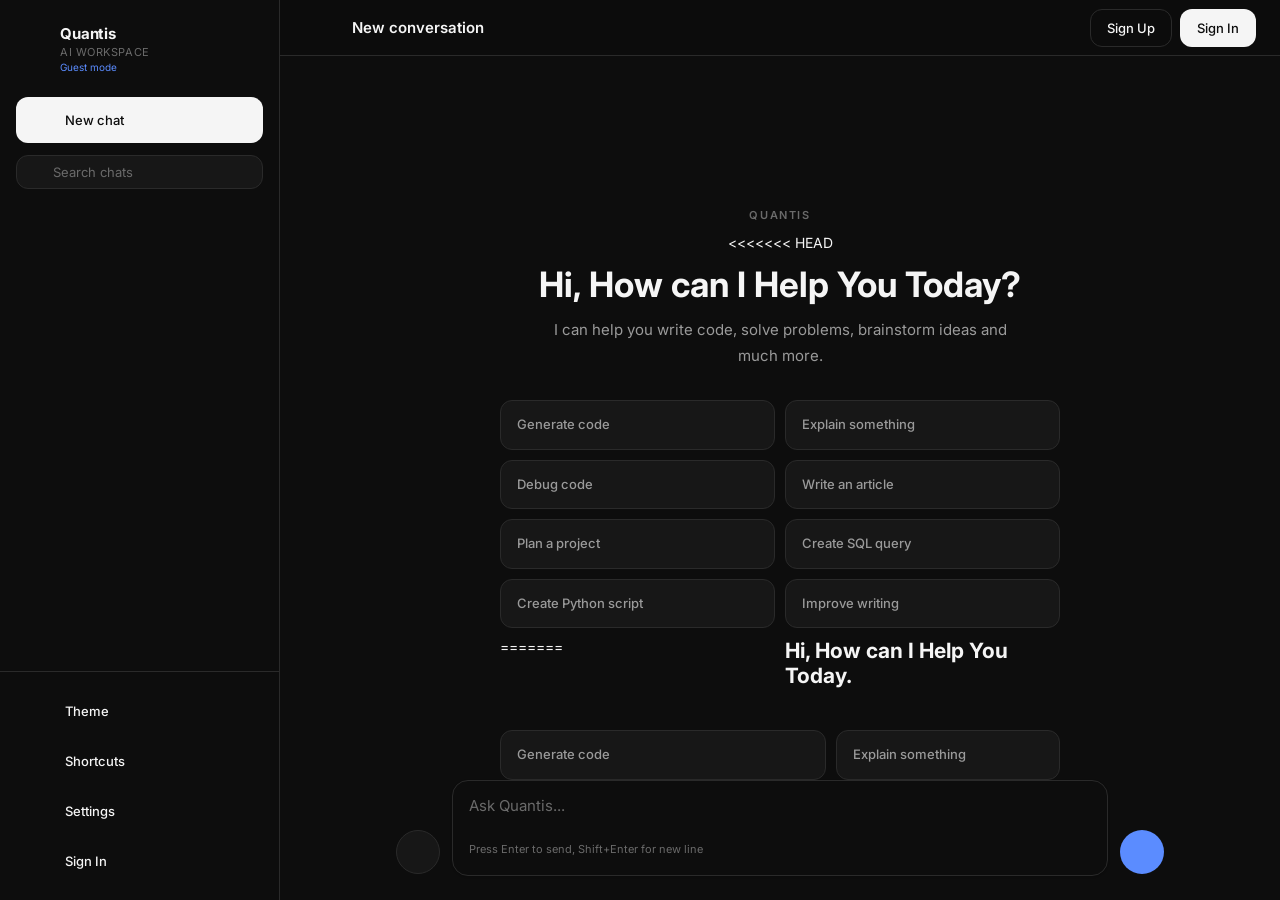
==== commit 998fc956: "antigravity" ====
--- a/index.html
+++ b/index.html
@@ -112,6 +112,7 @@
                 </div>
                 <div class="landing-copy">
                     <p class="eyebrow">Quantis</p>
+<<<<<<< HEAD
                     <h1>Hi, How can I Help You Today?</h1>
                     <p class="subtitle">I can help you write code, solve problems, brainstorm ideas and much more.</p>
                 </div>
@@ -124,6 +125,16 @@
                     <button class="prompt-chip animate-fade-in" style="animation-delay: 0.35s;" data-prompt="Create SQL query to find top users">Create SQL query</button>
                     <button class="prompt-chip animate-fade-in" style="animation-delay: 0.4s;" data-prompt="Create Python script to scrape a website">Create Python script</button>
                     <button class="prompt-chip animate-fade-in" style="animation-delay: 0.45s;" data-prompt="Improve writing for my email draft">Improve writing</button>
+=======
+                    <h1>Hi, How can I Help You Today.</h1></h1>
+                    <p class="subtitle"></p>
+                </div>
+                <div class="starter-prompts landing-prompts">
+                    <button class="prompt-chip" data-prompt="Generate code for a React login page">Generate code</button>
+                    <button class="prompt-chip" data-prompt="Explain the difference between async/await and promises">Explain something</button>
+                    <button class="prompt-chip" data-prompt="Debug this JavaScript function">Debug code</button>
+                    <button class="prompt-chip" data-prompt="Write an article about AI best practices">Write an article</button>
+>>>>>>> 91fa412ba856ae329fa0261e18983fd366a5dbe9
                 </div>
             </div>
 
